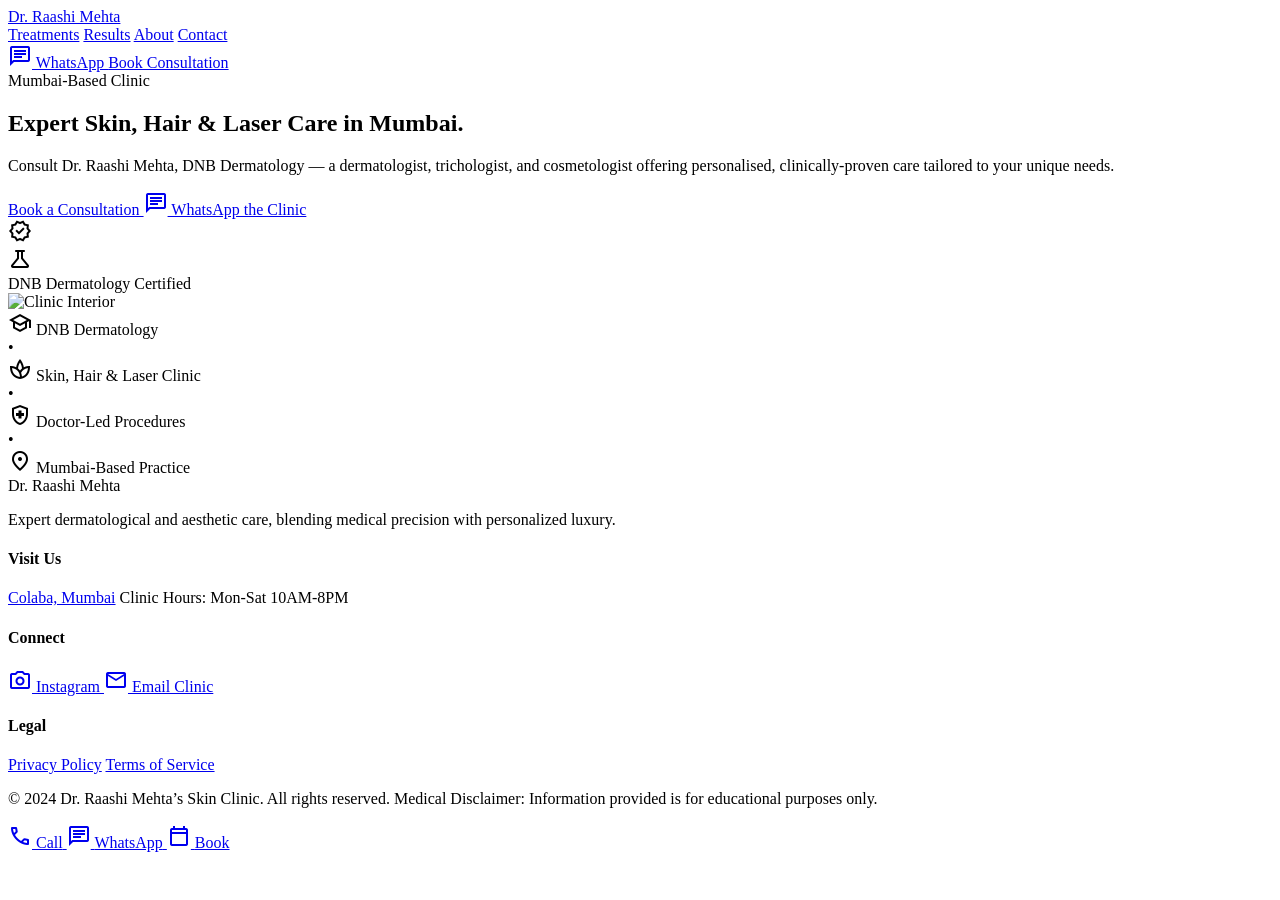
==== index.html @ 493acf0f "Add Dr. Raashi Mehta clinic website (home, about, before/after) Exported from Stitch design. About p" ====
<!DOCTYPE html><html class="light" lang="en"><head>
<meta charset="utf-8">
<meta content="width=device-width, initial-scale=1.0" name="viewport">
<title>Dr. Raashi Mehta’s Skin Clinic | Dermatology &amp; Aesthetics in Mumbai</title>
<!-- Tailwind CSS -->
<script src="https://cdn.tailwindcss.com?plugins=forms,container-queries"></script>
<!-- Material Symbols -->
<link href="https://fonts.googleapis.com/css2?family=Material+Symbols+Outlined:wght,FILL@100..700,0..1&amp;display=swap" rel="stylesheet">
<!-- Google Fonts -->
<link href="https://fonts.googleapis.com" rel="preconnect">
<link crossorigin="" href="https://fonts.gstatic.com" rel="preconnect">
<link href="https://fonts.googleapis.com/css2?family=Inter:wght@400;600&amp;family=Playfair+Display:ital,wght@0,600;0,700;1,600&amp;display=swap" rel="stylesheet">
<link href="https://fonts.googleapis.com/css2?family=Material+Symbols+Outlined:wght,FILL@100..700,0..1&amp;display=swap" rel="stylesheet">
<!-- Tailwind Config -->
<script id="tailwind-config">
        tailwind.config = {
            darkMode: "class",
            theme: {
                extend: {
                    "colors": {
                        "primary-fixed": "#ffdad9",
                        "secondary-container": "#f6d9d9",
                        "tertiary": "#8f4a4b",
                        "background": "#fef8f6",
                        "on-secondary-container": "#735d5e",
                        "on-secondary-fixed-variant": "#564242",
                        "surface-variant": "#e7e1df",
                        "on-primary-fixed-variant": "#703536",
                        "surface-container-low": "#f8f2f0",
                        "error-container": "#ffdad6",
                        "on-surface-variant": "#534343",
                        "on-background": "#1d1b1a",
                        "tertiary-container": "#dc8a8a",
                        "outline": "#857372",
                        "secondary-fixed-dim": "#dcc0c0",
                        "outline-variant": "#d8c1c1",
                        "on-primary-container": "#5d2628",
                        "surface-container-highest": "#e7e1df",
                        "surface-dim": "#ded9d7",
                        "on-primary": "#ffffff",
                        "primary-fixed-dim": "#ffb3b2",
                        "on-error-container": "#93000a",
                        "inverse-on-surface": "#f5efed",
                        "inverse-primary": "#ffb3b2",
                        "surface-container": "#f2edeb",
                        "surface": "#fef8f6",
                        "tertiary-fixed-dim": "#ffb3b2",
                        "on-primary-fixed": "#390a0e",
                        "on-secondary-fixed": "#271718",
                        "on-surface": "#1d1b1a",
                        "on-tertiary-fixed": "#3a090d",
                        "surface-bright": "#fef8f6",
                        "on-tertiary-container": "#5e2426",
                        "tertiary-fixed": "#ffdad9",
                        "error": "#ba1a1a",
                        "on-secondary": "#ffffff",
                        "secondary": "#6f5959",
                        "surface-container-lowest": "#ffffff",
                        "surface-tint": "#8c4c4d",
                        "secondary-fixed": "#f9dcdc",
                        "primary": "#8c4c4d",
                        "surface-container-high": "#ede7e5",
                        "on-tertiary-fixed-variant": "#723435",
                        "on-tertiary": "#ffffff",
                        "primary-container": "#d98c8c",
                        "inverse-surface": "#32302f",
                        "on-error": "#ffffff"
                    },
                    "borderRadius": {
                        "DEFAULT": "0.25rem",
                        "lg": "0.5rem",
                        "xl": "0.75rem",
                        "full": "9999px"
                    },
                    "spacing": {
                        "base": "8px",
                        "stack-lg": "48px",
                        "gutter": "24px",
                        "margin-mobile": "16px",
                        "stack-sm": "12px",
                        "container-max": "1200px",
                        "stack-md": "24px",
                        "margin-desktop": "40px"
                    },
                    "fontFamily": {
                        "label-md": ["Inter"],
                        "caption": ["Inter"],
                        "display-lg-mobile": ["Playfair Display"],
                        "body-lg": ["Inter"],
                        "display-lg": ["Playfair Display"],
                        "body-md": ["Inter"],
                        "headline-md": ["Playfair Display"],
                        "headline-sm": ["Playfair Display"]
                    },
                    "fontSize": {
                        "label-md": ["14px", { "lineHeight": "20px", "letterSpacing": "0.05em", "fontWeight": "600" }],
                        "caption": ["12px", { "lineHeight": "16px", "fontWeight": "400" }],
                        "display-lg-mobile": ["36px", { "lineHeight": "44px", "fontWeight": "700" }],
                        "body-lg": ["18px", { "lineHeight": "28px", "fontWeight": "400" }],
                        "display-lg": ["48px", { "lineHeight": "56px", "letterSpacing": "-0.02em", "fontWeight": "700" }],
                        "body-md": ["16px", { "lineHeight": "24px", "fontWeight": "400" }],
                        "headline-md": ["32px", { "lineHeight": "40px", "fontWeight": "600" }],
                        "headline-sm": ["24px", { "lineHeight": "32px", "fontWeight": "600" }]
                    }
                }
            }
        }
    </script>
<style>
        .material-symbols-outlined {
            font-variation-settings: 'FILL' 0, 'wght' 400, 'GRAD' 0, 'opsz' 24;
        }
        .material-symbols-fill {
            font-variation-settings: 'FILL' 1, 'wght' 400, 'GRAD' 0, 'opsz' 24;
        }
    </style>
</head>
<body class="bg-surface text-on-surface font-body-md antialiased overflow-x-hidden selection:bg-primary-container selection:text-on-primary-container">
<!-- TopNavBar -->
<header class="docked full-width top-0 sticky bg-surface/70 dark:bg-surface/70 backdrop-blur-md border-b border-outline-variant/30 shadow-sm z-[100]">
<div class="flex justify-between items-center px-gutter w-full max-w-container-max mx-auto h-20">
<!-- Brand -->
<a class="flex items-center gap-3 group" href="/">

<span class="font-headline-sm text-headline-sm font-semibold text-primary dark:text-primary-fixed-dim hidden sm:block">Dr. Raashi Mehta</span>
</a>
<!-- Navigation Links (Desktop) -->
<nav class="hidden md:flex items-center gap-6">
<a class="font-label-md text-label-md text-on-surface-variant hover:text-primary transition-colors hover:bg-primary-container/10 px-3 py-2 rounded-lg" href="#treatments">Treatments</a>
<a class="font-label-md text-label-md text-on-surface-variant hover:text-primary transition-colors hover:bg-primary-container/10 px-3 py-2 rounded-lg" href="#results">Results</a>
<a class="font-label-md text-label-md text-on-surface-variant hover:text-primary transition-colors hover:bg-primary-container/10 px-3 py-2 rounded-lg" href="#about">About</a>
<a class="font-label-md text-label-md text-on-surface-variant hover:text-primary transition-colors hover:bg-primary-container/10 px-3 py-2 rounded-lg" href="#contact">Contact</a>
</nav>
<!-- Actions -->
<div class="flex items-center gap-3">
<a class="hidden lg:flex items-center gap-2 font-label-md text-label-md text-primary bg-secondary-container/50 hover:bg-secondary-container px-4 py-2 rounded-full transition-all duration-200" href="https://wa.me/919773413536">
<span class="material-symbols-outlined">chat</span>
                    WhatsApp
                </a>
<a class="font-label-md text-label-md text-on-primary bg-primary hover:bg-primary/90 px-6 py-2.5 rounded-full transition-all duration-200 shadow-sm hover:shadow-md active:scale-95" href="#book">
                    Book Consultation
                </a>
</div>
</div>
</header>
<main>
<!-- Hero Section -->
<section class="relative pt-stack-lg pb-stack-lg md:pt-24 md:pb-32 px-margin-mobile md:px-margin-desktop overflow-hidden">
<!-- Decorative Background Elements -->
<div class="absolute top-[-10%] right-[-5%] w-[500px] h-[500px] bg-primary-fixed rounded-full blur-[100px] opacity-40 -z-10"></div>
<div class="absolute bottom-[-10%] left-[-10%] w-[400px] h-[400px] bg-secondary-container rounded-full blur-[80px] opacity-30 -z-10"></div>
<div class="max-w-container-max mx-auto grid grid-cols-1 lg:grid-cols-2 gap-gutter items-center">
<div class="max-w-2xl">
<span class="inline-block px-3 py-1 bg-surface-container-high text-on-surface-variant font-label-md text-caption rounded-full mb-6 border border-outline-variant/50">
                        Mumbai-Based Clinic
                    </span>
<h1 class="font-display-lg-mobile md:font-display-lg text-display-lg-mobile md:text-display-lg text-on-surface mb-6">
                        Expert Skin, Hair &amp; Laser Care in <span class="text-primary italic">Mumbai</span>.
                    </h1>
<p class="font-body-lg text-body-lg text-on-surface-variant mb-8 leading-relaxed">
                        Consult Dr. Raashi Mehta, DNB Dermatology — a dermatologist, trichologist, and cosmetologist offering personalised, clinically-proven care tailored to your unique needs.
                    </p>
<div class="flex flex-col sm:flex-row gap-4 mb-8">
<a class="inline-flex justify-center items-center gap-2 font-label-md text-label-md text-on-primary bg-primary hover:bg-primary/90 px-8 py-3.5 rounded-full transition-all duration-200 shadow-sm hover:shadow-md" href="#book">
                            Book a Consultation
                        </a>
<a class="inline-flex justify-center items-center gap-2 font-label-md text-label-md text-primary bg-surface-container hover:bg-surface-container-high border border-outline-variant/30 px-8 py-3.5 rounded-full transition-all duration-200" href="https://wa.me/919773413536">
<span class="material-symbols-outlined text-[20px]">chat</span>
                            WhatsApp the Clinic
                        </a>
</div>
<div class="flex items-center gap-4 text-on-surface-variant/80">
<div class="flex -space-x-2">
<div class="w-8 h-8 rounded-full bg-primary-container border-2 border-surface flex items-center justify-center"><span class="material-symbols-outlined text-[14px] text-on-primary-container">verified</span></div>
<div class="w-8 h-8 rounded-full bg-secondary-container border-2 border-surface flex items-center justify-center"><span class="material-symbols-outlined text-[14px] text-on-secondary-container">science</span></div>
</div>
<span class="font-caption text-caption">DNB Dermatology Certified</span>
</div>
</div>
<div class="relative mt-8 lg:mt-0 h-[400px] lg:h-[600px] rounded-2xl overflow-hidden shadow-[0_8px_30px_rgba(59,42,36,0.08)]">
<img alt="Clinic Interior" class="w-full h-full object-cover rounded-2xl transition-transform duration-700 hover:scale-105" data-alt="A sophisticated, high-end dermatology clinic interior with soft natural light filtering through sheer curtains. The room features a modern treatment chair in soft beige leather, subtle rose-gold medical equipment, and minimalist styling with pale wood accents and a single elegant vase with white orchids. The overall mood is calm, sterile yet luxurious, embodying a premium wellness experience in a modern light-mode aesthetic." src="https://lh3.googleusercontent.com/aida-public/[base64]">
</div>
</div>
</section>
<!-- Trust Strip -->
<section class="border-y border-outline-variant/30 bg-surface-container-low py-4 overflow-hidden">
<div class="max-w-container-max mx-auto px-margin-mobile md:px-margin-desktop">
<div class="flex flex-wrap justify-center items-center gap-x-8 gap-y-4 text-center">
<div class="flex items-center gap-2 text-on-surface-variant font-label-md text-caption uppercase tracking-wider">
<span class="material-symbols-outlined text-[18px] text-primary">school</span>
<span class="">DNB Dermatology</span>
</div>
<span class="hidden md:block text-outline-variant">•</span>
<div class="flex items-center gap-2 text-on-surface-variant font-label-md text-caption uppercase tracking-wider">
<span class="material-symbols-outlined text-[18px] text-primary">spa</span>
<span class="">Skin, Hair &amp; Laser Clinic</span>
</div>
<span class="hidden md:block text-outline-variant">•</span>
<div class="flex items-center gap-2 text-on-surface-variant font-label-md text-caption uppercase tracking-wider">
<span class="material-symbols-outlined text-[18px] text-primary">health_and_safety</span>
<span class="">Doctor-Led Procedures</span>
</div>
<span class="hidden md:block text-outline-variant">•</span>
<div class="flex items-center gap-2 text-on-surface-variant font-label-md text-caption uppercase tracking-wider">
<span class="material-symbols-outlined text-[18px] text-primary">location_on</span>
<span class="">Mumbai-Based Practice</span>
</div>
</div>
</div>
</section>
</main>
<!-- Footer -->
<footer class="w-full px-margin-desktop py-stack-lg max-w-container-max mx-auto grid grid-cols-1 md:grid-cols-4 gap-gutter bg-surface-container-low dark:bg-surface-dim">
<div class="md:col-span-1 flex flex-col gap-4">
<span class="font-headline-sm text-headline-sm text-primary font-semibold">Dr. Raashi Mehta</span>
<p class="font-caption text-caption text-on-surface-variant mt-2">
                Expert dermatological and aesthetic care, blending medical precision with personalized luxury.
            </p>
</div>
<div class="flex flex-col gap-3">
<h4 class="font-label-md text-label-md text-on-surface font-semibold mb-2">Visit Us</h4>
<a class="font-body-md text-caption text-on-surface-variant hover:text-primary transition-colors hover:underline decoration-primary-container" href="#">Colaba, Mumbai</a>
<span class="font-body-md text-caption text-on-surface-variant">Clinic Hours: Mon-Sat 10AM-8PM</span>
</div>
<div class="flex flex-col gap-3">
<h4 class="font-label-md text-label-md text-on-surface font-semibold mb-2">Connect</h4>
<a class="font-body-md text-caption text-on-surface-variant hover:text-primary transition-colors hover:underline decoration-primary-container flex items-center gap-2" href="#">
<span class="material-symbols-outlined text-[16px]">photo_camera</span> Instagram
            </a>
<a class="font-body-md text-caption text-on-surface-variant hover:text-primary transition-colors hover:underline decoration-primary-container flex items-center gap-2" href="#">
<span class="material-symbols-outlined text-[16px]">mail</span> Email Clinic
            </a>
</div>
<div class="flex flex-col gap-3">
<h4 class="font-label-md text-label-md text-on-surface font-semibold mb-2">Legal</h4>
<a class="font-body-md text-caption text-on-surface-variant hover:text-primary transition-colors hover:underline decoration-primary-container" href="#">Privacy Policy</a>
<a class="font-body-md text-caption text-on-surface-variant hover:text-primary transition-colors hover:underline decoration-primary-container" href="#">Terms of Service</a>
</div>
<div class="md:col-span-4 mt-8 pt-6 border-t border-outline-variant/30 flex flex-col md:flex-row justify-between items-center gap-4">
<p class="font-caption text-caption text-on-surface-variant text-center md:text-left">
                © 2024 Dr. Raashi Mehta’s Skin Clinic. All rights reserved. Medical Disclaimer: Information provided is for educational purposes only.
            </p>
</div>
</footer>
<!-- BottomNavBar (Mobile Only) -->
<nav class="fixed bottom-0 left-0 w-full z-50 flex justify-around items-center px-4 py-2 pb-safe bg-surface border-t border-outline-variant shadow-[0_-4px_20px_rgba(59,42,36,0.04)] md:hidden">
<a class="flex flex-col items-center justify-center text-on-secondary-container active:bg-secondary-container p-2 rounded-xl transition-colors" href="tel:+919773413536">
<span class="material-symbols-outlined mb-1">call</span>
<span class="font-label-md text-[10px] uppercase tracking-wide">Call</span>
</a>
<a class="flex flex-col items-center justify-center text-on-secondary-container active:bg-secondary-container p-2 rounded-xl transition-colors" href="https://wa.me/919773413536">
<span class="material-symbols-outlined mb-1">chat</span>
<span class="font-label-md text-[10px] uppercase tracking-wide">WhatsApp</span>
</a>
<a class="flex flex-col items-center justify-center bg-primary-container text-on-primary-container rounded-xl px-6 py-2 active:scale-95 transition-transform shadow-sm" href="#book">
<span class="material-symbols-outlined mb-1">calendar_today</span>
<span class="font-label-md text-[10px] uppercase tracking-wide font-bold">Book</span>
</a>
</nav>
<!-- Spacer for mobile nav -->
<div class="h-20 md:hidden w-full bg-transparent"></div>


</body></html>
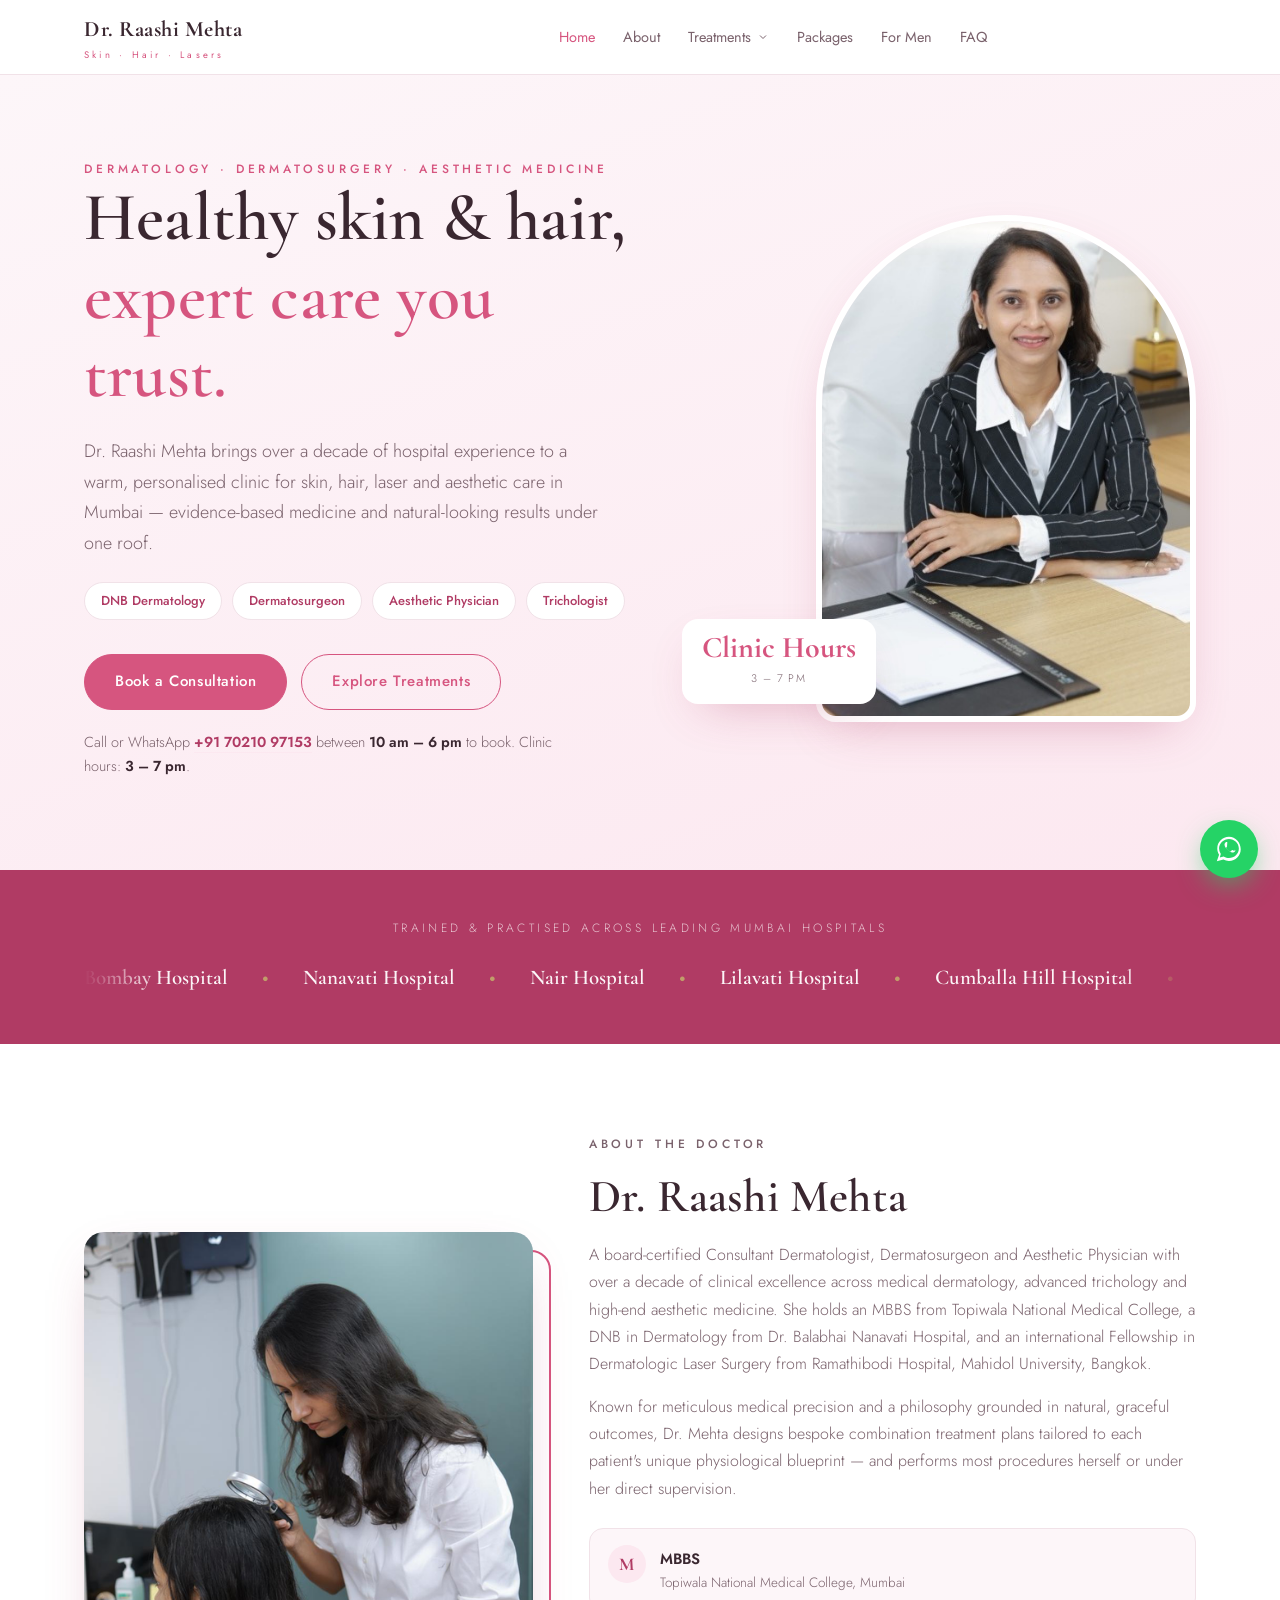
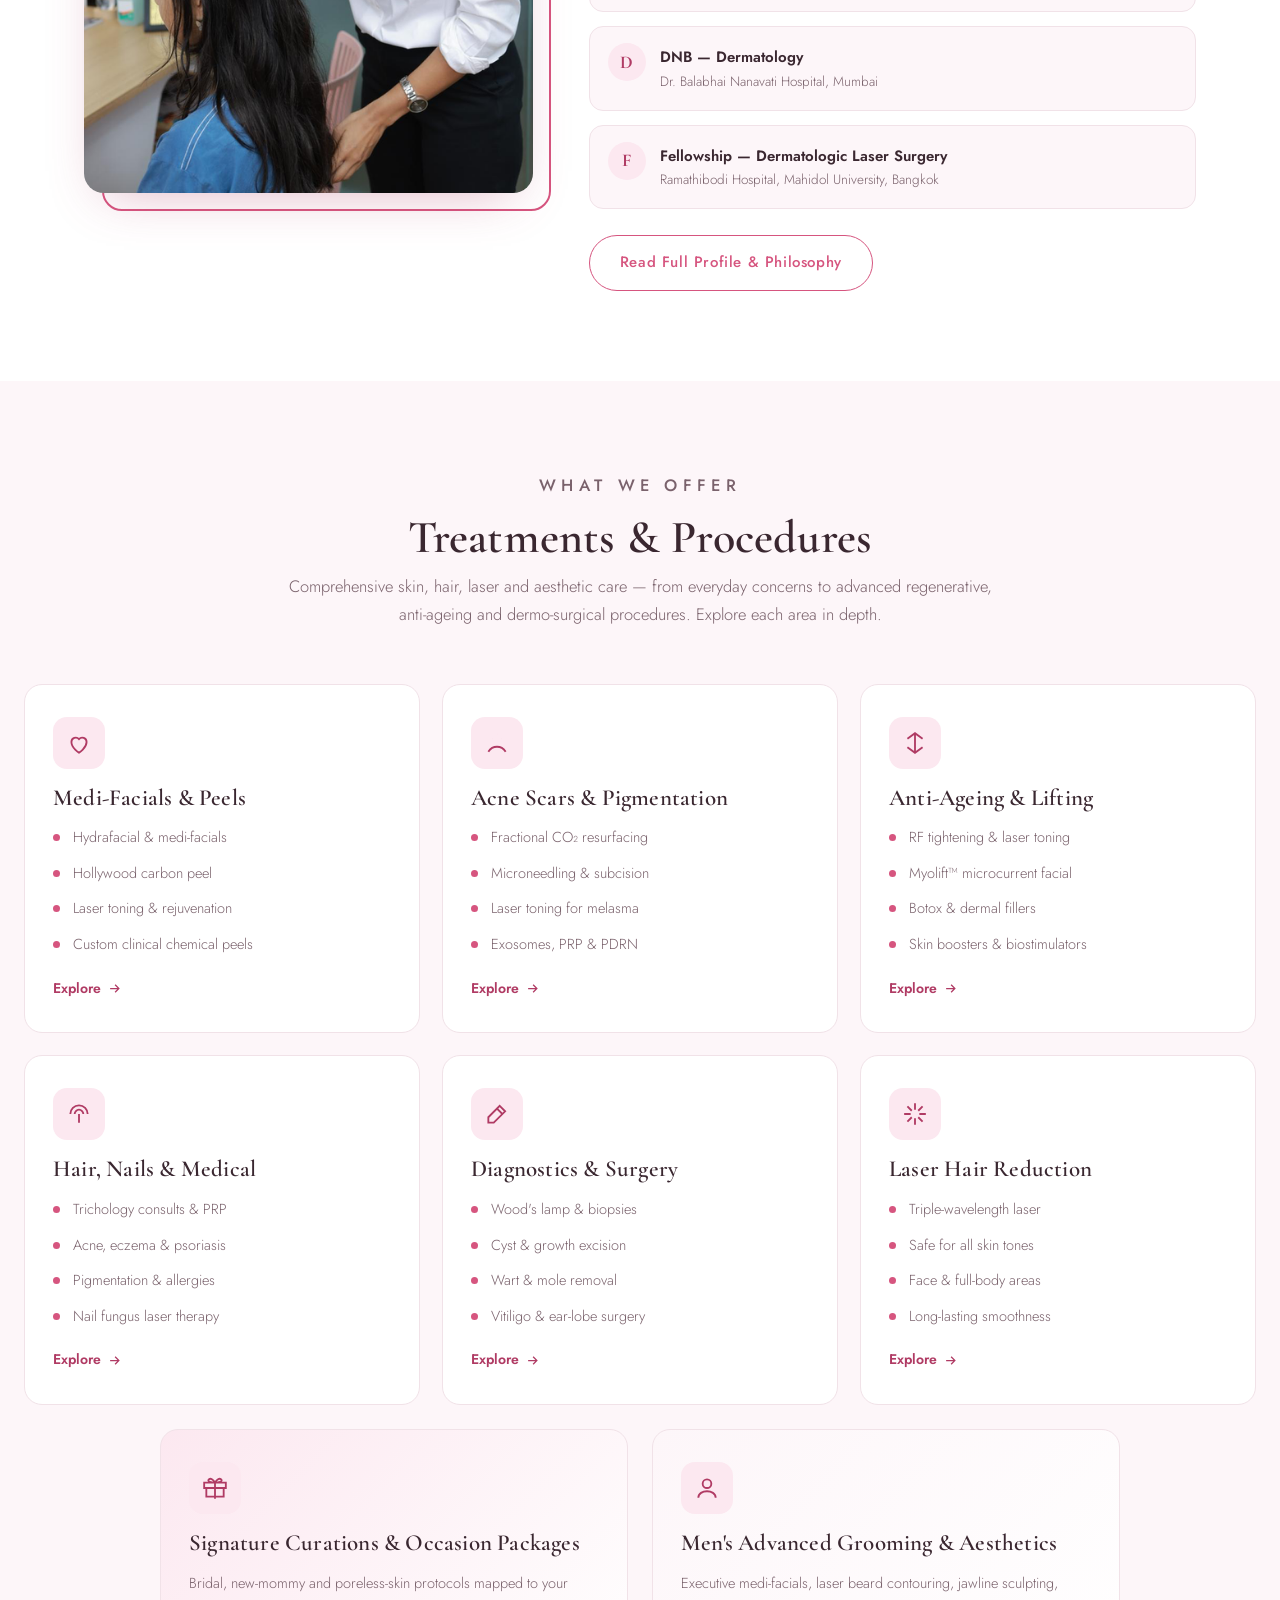
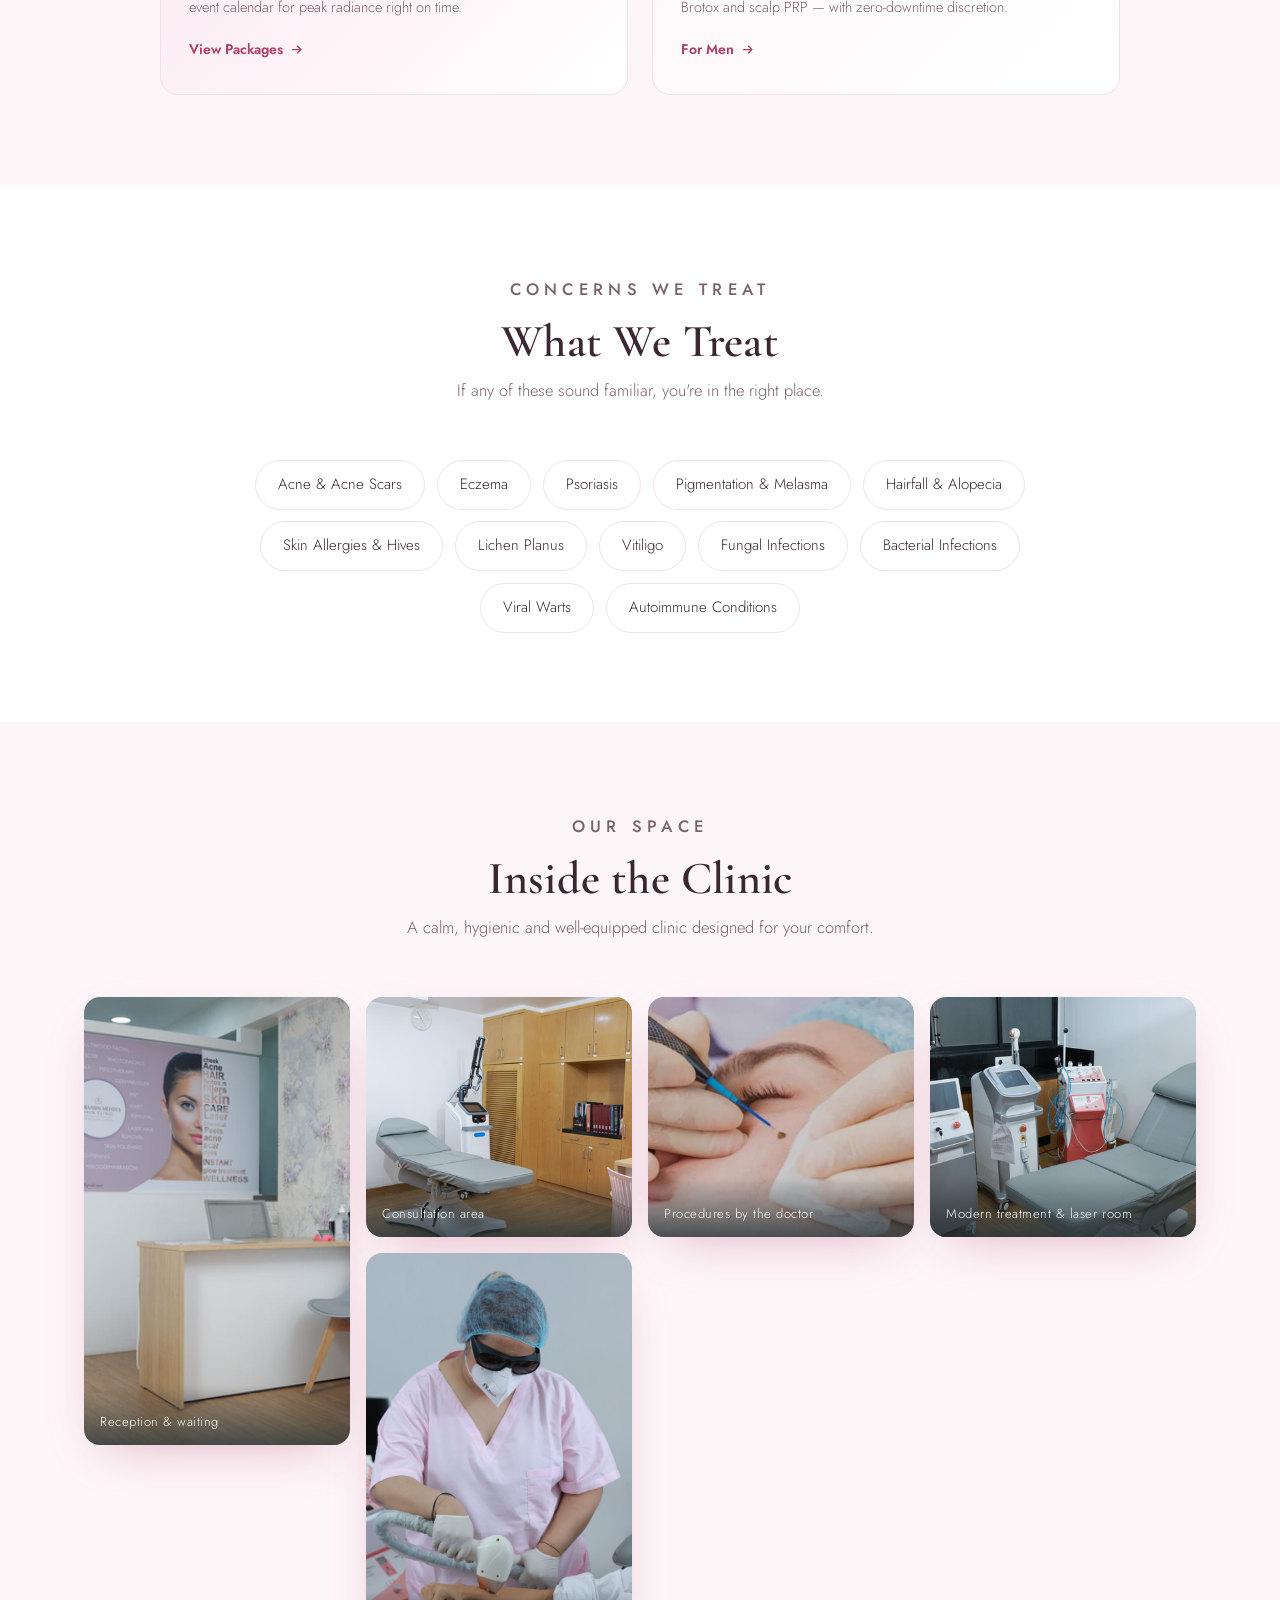
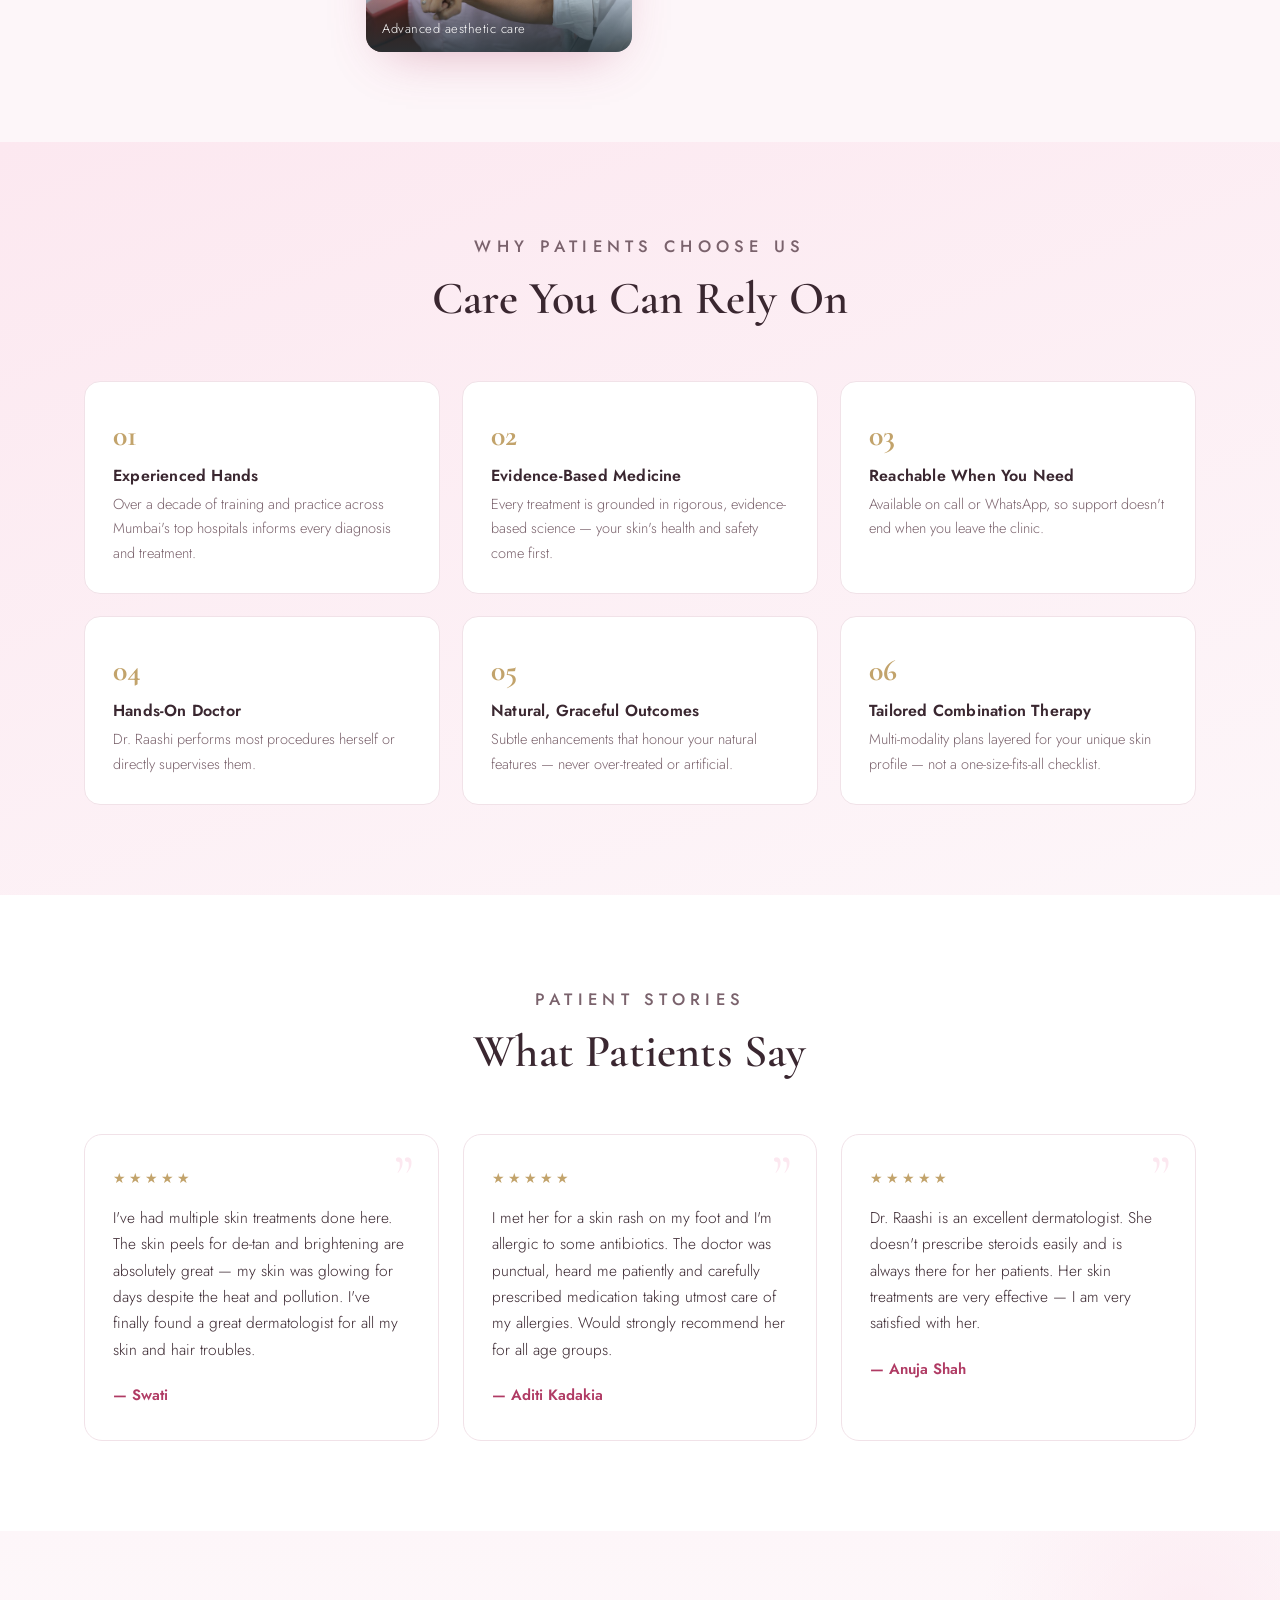
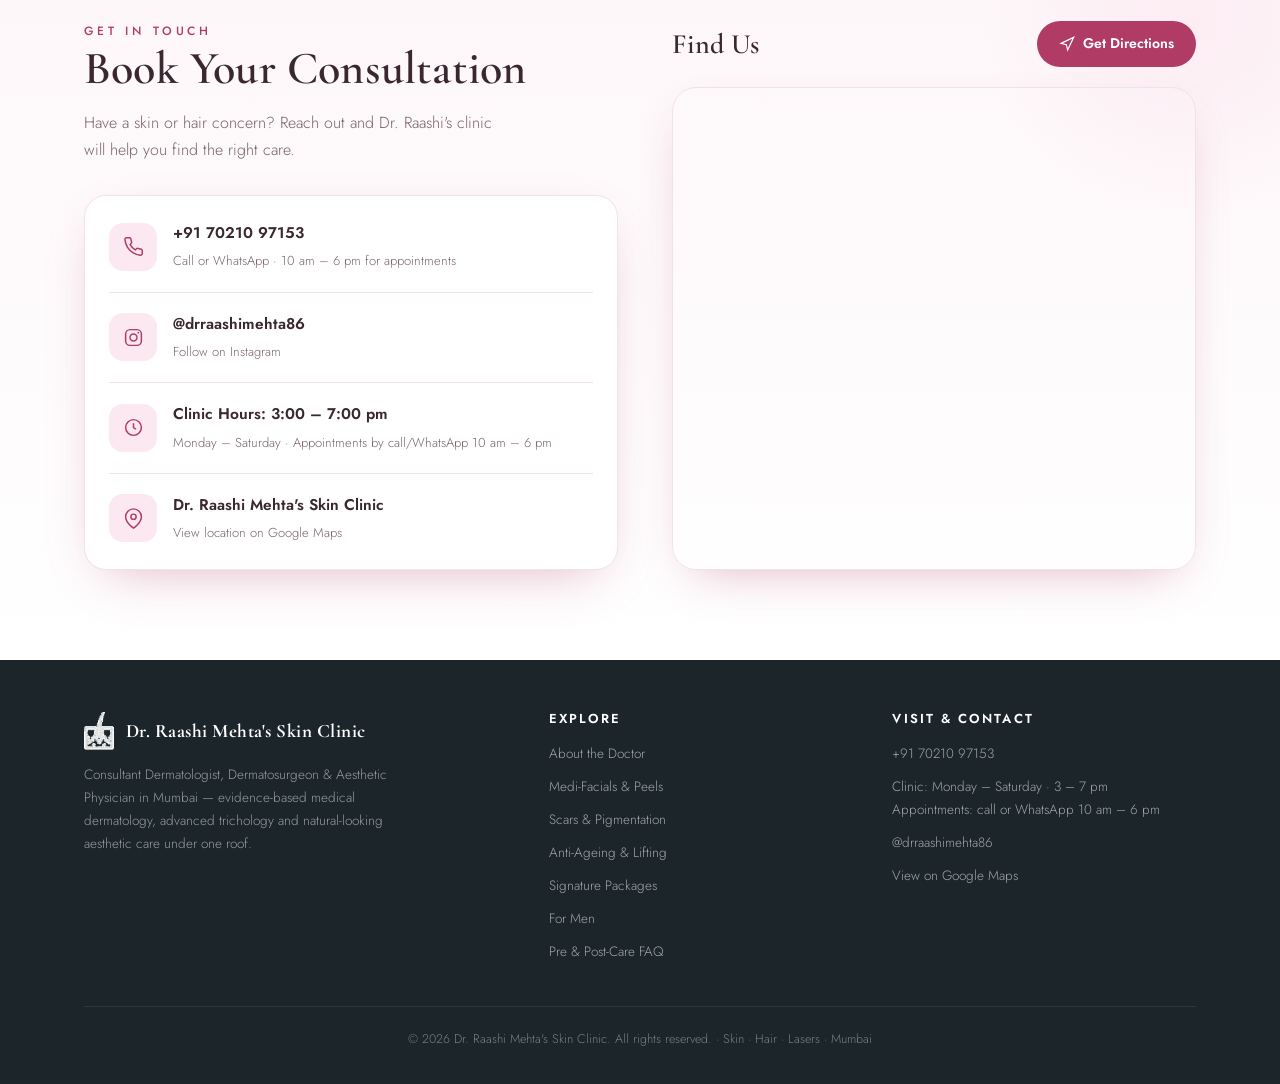
==== commit 89b7b98a: "Rebuild as multi-page site from clinic content Replace the single-page prototype with an 11-page sit" ====
--- a/index.html
+++ b/index.html
@@ -1,264 +1,413 @@
-<!DOCTYPE html><html class="light" lang="en"><head>
-<meta charset="utf-8">
-<meta content="width=device-width, initial-scale=1.0" name="viewport">
-<title>Dr. Raashi Mehta’s Skin Clinic | Dermatology &amp; Aesthetics in Mumbai</title>
-<!-- Tailwind CSS -->
-<script src="https://cdn.tailwindcss.com?plugins=forms,container-queries"></script>
-<!-- Material Symbols -->
-<link href="https://fonts.googleapis.com/css2?family=Material+Symbols+Outlined:wght,FILL@100..700,0..1&amp;display=swap" rel="stylesheet">
-<!-- Google Fonts -->
-<link href="https://fonts.googleapis.com" rel="preconnect">
-<link crossorigin="" href="https://fonts.gstatic.com" rel="preconnect">
-<link href="https://fonts.googleapis.com/css2?family=Inter:wght@400;600&amp;family=Playfair+Display:ital,wght@0,600;0,700;1,600&amp;display=swap" rel="stylesheet">
-<link href="https://fonts.googleapis.com/css2?family=Material+Symbols+Outlined:wght,FILL@100..700,0..1&amp;display=swap" rel="stylesheet">
-<!-- Tailwind Config -->
-<script id="tailwind-config">
-        tailwind.config = {
-            darkMode: "class",
-            theme: {
-                extend: {
-                    "colors": {
-                        "primary-fixed": "#ffdad9",
-                        "secondary-container": "#f6d9d9",
-                        "tertiary": "#8f4a4b",
-                        "background": "#fef8f6",
-                        "on-secondary-container": "#735d5e",
-                        "on-secondary-fixed-variant": "#564242",
-                        "surface-variant": "#e7e1df",
-                        "on-primary-fixed-variant": "#703536",
-                        "surface-container-low": "#f8f2f0",
-                        "error-container": "#ffdad6",
-                        "on-surface-variant": "#534343",
-                        "on-background": "#1d1b1a",
-                        "tertiary-container": "#dc8a8a",
-                        "outline": "#857372",
-                        "secondary-fixed-dim": "#dcc0c0",
-                        "outline-variant": "#d8c1c1",
-                        "on-primary-container": "#5d2628",
-                        "surface-container-highest": "#e7e1df",
-                        "surface-dim": "#ded9d7",
-                        "on-primary": "#ffffff",
-                        "primary-fixed-dim": "#ffb3b2",
-                        "on-error-container": "#93000a",
-                        "inverse-on-surface": "#f5efed",
-                        "inverse-primary": "#ffb3b2",
-                        "surface-container": "#f2edeb",
-                        "surface": "#fef8f6",
-                        "tertiary-fixed-dim": "#ffb3b2",
-                        "on-primary-fixed": "#390a0e",
-                        "on-secondary-fixed": "#271718",
-                        "on-surface": "#1d1b1a",
-                        "on-tertiary-fixed": "#3a090d",
-                        "surface-bright": "#fef8f6",
-                        "on-tertiary-container": "#5e2426",
-                        "tertiary-fixed": "#ffdad9",
-                        "error": "#ba1a1a",
-                        "on-secondary": "#ffffff",
-                        "secondary": "#6f5959",
-                        "surface-container-lowest": "#ffffff",
-                        "surface-tint": "#8c4c4d",
-                        "secondary-fixed": "#f9dcdc",
-                        "primary": "#8c4c4d",
-                        "surface-container-high": "#ede7e5",
-                        "on-tertiary-fixed-variant": "#723435",
-                        "on-tertiary": "#ffffff",
-                        "primary-container": "#d98c8c",
-                        "inverse-surface": "#32302f",
-                        "on-error": "#ffffff"
-                    },
-                    "borderRadius": {
-                        "DEFAULT": "0.25rem",
-                        "lg": "0.5rem",
-                        "xl": "0.75rem",
-                        "full": "9999px"
-                    },
-                    "spacing": {
-                        "base": "8px",
-                        "stack-lg": "48px",
-                        "gutter": "24px",
-                        "margin-mobile": "16px",
-                        "stack-sm": "12px",
-                        "container-max": "1200px",
-                        "stack-md": "24px",
-                        "margin-desktop": "40px"
-                    },
-                    "fontFamily": {
-                        "label-md": ["Inter"],
-                        "caption": ["Inter"],
-                        "display-lg-mobile": ["Playfair Display"],
-                        "body-lg": ["Inter"],
-                        "display-lg": ["Playfair Display"],
-                        "body-md": ["Inter"],
-                        "headline-md": ["Playfair Display"],
-                        "headline-sm": ["Playfair Display"]
-                    },
-                    "fontSize": {
-                        "label-md": ["14px", { "lineHeight": "20px", "letterSpacing": "0.05em", "fontWeight": "600" }],
-                        "caption": ["12px", { "lineHeight": "16px", "fontWeight": "400" }],
-                        "display-lg-mobile": ["36px", { "lineHeight": "44px", "fontWeight": "700" }],
-                        "body-lg": ["18px", { "lineHeight": "28px", "fontWeight": "400" }],
-                        "display-lg": ["48px", { "lineHeight": "56px", "letterSpacing": "-0.02em", "fontWeight": "700" }],
-                        "body-md": ["16px", { "lineHeight": "24px", "fontWeight": "400" }],
-                        "headline-md": ["32px", { "lineHeight": "40px", "fontWeight": "600" }],
-                        "headline-sm": ["24px", { "lineHeight": "32px", "fontWeight": "600" }]
-                    }
-                }
-            }
-        }
-    </script>
-<style>
-        .material-symbols-outlined {
-            font-variation-settings: 'FILL' 0, 'wght' 400, 'GRAD' 0, 'opsz' 24;
-        }
-        .material-symbols-fill {
-            font-variation-settings: 'FILL' 1, 'wght' 400, 'GRAD' 0, 'opsz' 24;
-        }
-    </style>
+<!DOCTYPE html>
+<html lang="en">
+<head>
+<meta charset="UTF-8">
+<meta name="viewport" content="width=device-width, initial-scale=1.0">
+<title>Dr. Raashi Mehta's Skin Clinic | Dermatologist, Dermatosurgeon & Aesthetic Physician — Mumbai</title>
+<meta name="description" content="Dr. Raashi Mehta (DNB Dermatology) — Consultant Dermatologist, Dermatosurgeon & Aesthetic Physician in Mumbai. Medical dermatology, trichology, lasers, anti-ageing and aesthetic care. Book a consultation.">
+<meta name="author" content="Dr. Raashi Mehta's Skin Clinic">
+<meta name="theme-color" content="#b03b64">
+<meta name="robots" content="index, follow">
+<link rel="canonical" href="https://drraashimehta.com/">
+<meta property="og:type" content="website">
+<meta property="og:site_name" content="Dr. Raashi Mehta's Skin Clinic">
+<meta property="og:title" content="Dr. Raashi Mehta's Skin Clinic | Dermatologist & Aesthetic Physician, Mumbai">
+<meta property="og:description" content="Evidence-based medical dermatology, advanced trichology, lasers and natural-looking aesthetic care under one roof in Mumbai.">
+<meta property="og:image" content="assets/doctor.png">
+<meta property="og:locale" content="en_IN">
+<meta name="twitter:card" content="summary_large_image">
+<meta name="twitter:title" content="Dr. Raashi Mehta's Skin Clinic | Dermatologist & Aesthetic Physician, Mumbai">
+<meta name="twitter:description" content="Skin, hair, laser and aesthetic care in Mumbai — medical and aesthetic dermatology under one roof.">
+<meta name="twitter:image" content="assets/doctor.png">
+<link rel="icon" href="assets/logo-icon.png">
+<link rel="preconnect" href="https://fonts.googleapis.com">
+<link rel="preconnect" href="https://fonts.gstatic.com" crossorigin>
+<link href="https://fonts.googleapis.com/css2?family=Cormorant+Garamond:wght@500;600;700&family=Jost:wght@300;400;500;600&display=swap" rel="stylesheet">
+<link rel="stylesheet" href="assets/site.css">
+<script type="application/ld+json">
+{
+  "@context": "https://schema.org",
+  "@type": ["MedicalClinic","Physician"],
+  "name": "Dr. Raashi Mehta's Skin Clinic",
+  "description": "Consultant Dermatologist, Dermatosurgeon & Aesthetic Physician in Mumbai offering medical dermatology, trichology, laser and aesthetic treatments.",
+  "medicalSpecialty": "Dermatology",
+  "image": "https://drraashimehta.com/assets/doctor.png",
+  "url": "https://drraashimehta.com/",
+  "telephone": "+91-70210-97153",
+  "priceRange": "$$",
+  "address": {"@type": "PostalAddress","addressLocality": "Mumbai","addressRegion": "Maharashtra","addressCountry": "IN"},
+  "openingHours": "Mo-Sa 15:00-19:00",
+  "sameAs": ["https://instagram.com/drraashimehta86"]
+}
+</script>
 </head>
-<body class="bg-surface text-on-surface font-body-md antialiased overflow-x-hidden selection:bg-primary-container selection:text-on-primary-container">
-<!-- TopNavBar -->
-<header class="docked full-width top-0 sticky bg-surface/70 dark:bg-surface/70 backdrop-blur-md border-b border-outline-variant/30 shadow-sm z-[100]">
-<div class="flex justify-between items-center px-gutter w-full max-w-container-max mx-auto h-20">
-<!-- Brand -->
-<a class="flex items-center gap-3 group" href="/">
-
-<span class="font-headline-sm text-headline-sm font-semibold text-primary dark:text-primary-fixed-dim hidden sm:block">Dr. Raashi Mehta</span>
+<body>
+<a class="skip-link" href="#top">Skip to content</a>
+
+<header>
+  <div class="wrap">
+    <nav>
+      <a class="brand" href="index.html">
+        <span>Dr. Raashi Mehta<small>Skin · Hair · Lasers</small></span>
+      </a>
+      <div class="navlinks" id="nav">
+        <a href="index.html" class="active">Home</a>
+        <a href="about.html">About</a>
+        <div class="dropdown">
+          <button aria-haspopup="true" aria-expanded="false">Treatments
+            <svg viewBox="0 0 24 24"><path d="M6 9l6 6 6-6"/></svg>
+          </button>
+          <div class="dropdown-menu">
+            <a href="facials-peels.html">Medi-Facials &amp; Peels<small>Hydrafacials, carbon peels, laser toning</small></a>
+            <a href="scars-pigmentation.html">Acne Scars &amp; Pigmentation<small>Resurfacing, subcision, melanin control</small></a>
+            <a href="anti-ageing.html">Anti-Ageing &amp; Lifting<small>RF, microcurrent, injectables</small></a>
+            <a href="hair-medical.html">Hair, Nails &amp; Medical<small>Trichology, PRP, medical dermatology</small></a>
+            <a href="diagnostics-surgery.html">Diagnostics &amp; Surgery<small>Biopsies &amp; dermo-surgical care</small></a>
+            <a href="laser-hair.html">Laser Hair Reduction<small>Triple-wavelength, all skin types</small></a>
+          </div>
+        </div>
+        <a href="packages.html">Packages</a>
+        <a href="mens.html">For Men</a>
+        <a href="faq.html">FAQ</a>
+        <a class="btn" href="#contact">Book a Consultation</a>
+      </div>
+      <button class="menu-btn" id="menuBtn" aria-label="Menu" aria-expanded="false" aria-controls="nav">☰</button>
+    </nav>
+  </div>
+</header>
+
+<!-- HERO -->
+<section class="hero" id="top" style="padding:0">
+  <div class="wrap">
+    <div class="hero-grid">
+      <div class="reveal in">
+        <p class="eyebrow">Dermatology · Dermatosurgery · Aesthetic Medicine</p>
+        <h1>Healthy skin &amp; hair,<em>expert care you trust.</em></h1>
+        <p class="lead">Dr. Raashi Mehta brings over a decade of hospital experience to a warm, personalised clinic for skin, hair, laser and aesthetic care in Mumbai — evidence-based medicine and natural-looking results under one roof.</p>
+        <div class="creds">
+          <span>DNB Dermatology</span>
+          <span>Dermatosurgeon</span>
+          <span>Aesthetic Physician</span>
+          <span>Trichologist</span>
+        </div>
+        <div class="hero-actions">
+          <a class="btn" href="#contact">Book a Consultation</a>
+          <a class="btn btn-ghost" href="#services">Explore Treatments</a>
+        </div>
+        <p class="booking-note">Call or WhatsApp <a href="tel:+917021097153">+91 70210 97153</a> between <b>10 am – 6 pm</b> to book. Clinic hours: <b>3 – 7 pm</b>.</p>
+      </div>
+      <div class="hero-photo reveal in">
+        <div class="frame"><img src="assets/doctor.png" alt="Dr. Raashi Mehta, Consultant Dermatologist" fetchpriority="high" decoding="async"></div>
+        <div class="badge"><b>Clinic Hours</b><small>3 – 7 pm</small></div>
+      </div>
+    </div>
+  </div>
+</section>
+
+<!-- HOSPITALS -->
+<div class="hospitals">
+  <div class="wrap">
+    <p class="intro">Trained &amp; practised across leading Mumbai hospitals</p>
+    <div class="marquee">
+      <div class="marquee-track">
+        <span>Bombay Hospital</span>
+        <span>Nanavati Hospital</span>
+        <span>Nair Hospital</span>
+        <span>Lilavati Hospital</span>
+        <span>Cumballa Hill Hospital</span>
+        <span>Masina Hospital</span>
+        <span aria-hidden="true">Bombay Hospital</span>
+        <span aria-hidden="true">Nanavati Hospital</span>
+        <span aria-hidden="true">Nair Hospital</span>
+        <span aria-hidden="true">Lilavati Hospital</span>
+        <span aria-hidden="true">Cumballa Hill Hospital</span>
+        <span aria-hidden="true">Masina Hospital</span>
+      </div>
+    </div>
+  </div>
+</div>
+
+<!-- ABOUT teaser -->
+<section id="about">
+  <div class="wrap about">
+    <div class="about-grid">
+      <div class="about-img reveal">
+        <img src="assets/consult.png" alt="Dr. Raashi Mehta consulting a patient" loading="lazy" decoding="async">
+        <div class="accent"></div>
+      </div>
+      <div class="reveal">
+        <p class="eyebrow">About the Doctor</p>
+        <h2>Dr. Raashi Mehta</h2>
+        <p>A board-certified Consultant Dermatologist, Dermatosurgeon and Aesthetic Physician with over a decade of clinical excellence across medical dermatology, advanced trichology and high-end aesthetic medicine. She holds an MBBS from Topiwala National Medical College, a DNB in Dermatology from Dr. Balabhai Nanavati Hospital, and an international Fellowship in Dermatologic Laser Surgery from Ramathibodi Hospital, Mahidol University, Bangkok.</p>
+        <p>Known for meticulous medical precision and a philosophy grounded in natural, graceful outcomes, Dr. Mehta designs bespoke combination treatment plans tailored to each patient's unique physiological blueprint — and performs most procedures herself or under her direct supervision.</p>
+        <div class="edu">
+          <div class="edu-item"><div class="dot">M</div><div><b>MBBS</b><small>Topiwala National Medical College, Mumbai</small></div></div>
+          <div class="edu-item"><div class="dot">D</div><div><b>DNB — Dermatology</b><small>Dr. Balabhai Nanavati Hospital, Mumbai</small></div></div>
+          <div class="edu-item"><div class="dot">F</div><div><b>Fellowship — Dermatologic Laser Surgery</b><small>Ramathibodi Hospital, Mahidol University, Bangkok</small></div></div>
+        </div>
+        <div style="margin-top:26px"><a class="btn btn-ghost" href="about.html">Read Full Profile &amp; Philosophy</a></div>
+      </div>
+    </div>
+  </div>
+</section>
+
+<!-- SERVICES overview -->
+<section id="services" class="bg-soft">
+  <div class="wrap">
+    <div class="sec-head reveal">
+      <p class="eyebrow">What We Offer</p>
+      <h2>Treatments &amp; Procedures</h2>
+      <p>Comprehensive skin, hair, laser and aesthetic care — from everyday concerns to advanced regenerative, anti-ageing and dermo-surgical procedures. Explore each area in depth.</p>
+    </div>
+    <div class="cards">
+      <a class="card reveal" href="facials-peels.html">
+        <div class="ico"><svg viewBox="0 0 24 24"><path d="M12 21s-7-4.6-7-10a4 4 0 0 1 7-2.6A4 4 0 0 1 19 11c0 5.4-7 10-7 10z"/></svg></div>
+        <h3>Medi-Facials &amp; Peels</h3>
+        <ul>
+          <li>Hydrafacial &amp; medi-facials</li>
+          <li>Hollywood carbon peel</li>
+          <li>Laser toning &amp; rejuvenation</li>
+          <li>Custom clinical chemical peels</li>
+        </ul>
+        <span class="card-link">Explore <svg viewBox="0 0 24 24"><path d="M5 12h14M13 6l6 6-6 6"/></svg></span>
+      </a>
+      <a class="card reveal" href="scars-pigmentation.html">
+        <div class="ico"><svg viewBox="0 0 24 24"><path d="M4 20c4-6 12-6 16 0M8 8h.01M16 8h.01M12 4h.01"/></svg></div>
+        <h3>Acne Scars &amp; Pigmentation</h3>
+        <ul>
+          <li>Fractional CO₂ resurfacing</li>
+          <li>Microneedling &amp; subcision</li>
+          <li>Laser toning for melasma</li>
+          <li>Exosomes, PRP &amp; PDRN</li>
+        </ul>
+        <span class="card-link">Explore <svg viewBox="0 0 24 24"><path d="M5 12h14M13 6l6 6-6 6"/></svg></span>
+      </a>
+      <a class="card reveal" href="anti-ageing.html">
+        <div class="ico"><svg viewBox="0 0 24 24"><path d="M12 3v18M5 8l7-5 7 5M5 16l7 5 7-5"/></svg></div>
+        <h3>Anti-Ageing &amp; Lifting</h3>
+        <ul>
+          <li>RF tightening &amp; laser toning</li>
+          <li>Myolift™ microcurrent facial</li>
+          <li>Botox &amp; dermal fillers</li>
+          <li>Skin boosters &amp; biostimulators</li>
+        </ul>
+        <span class="card-link">Explore <svg viewBox="0 0 24 24"><path d="M5 12h14M13 6l6 6-6 6"/></svg></span>
+      </a>
+      <a class="card reveal" href="hair-medical.html">
+        <div class="ico"><svg viewBox="0 0 24 24"><path d="M4 12a8 8 0 0 1 16 0"/><path d="M8 12c0-2 1.8-4 4-4s4 2 4 4"/><path d="M12 12v8"/></svg></div>
+        <h3>Hair, Nails &amp; Medical</h3>
+        <ul>
+          <li>Trichology consults &amp; PRP</li>
+          <li>Acne, eczema &amp; psoriasis</li>
+          <li>Pigmentation &amp; allergies</li>
+          <li>Nail fungus laser therapy</li>
+        </ul>
+        <span class="card-link">Explore <svg viewBox="0 0 24 24"><path d="M5 12h14M13 6l6 6-6 6"/></svg></span>
+      </a>
+      <a class="card reveal" href="diagnostics-surgery.html">
+        <div class="ico"><svg viewBox="0 0 24 24"><path d="M14.5 4.5l5 5L9 20H4v-5z"/><path d="M12 7l5 5"/></svg></div>
+        <h3>Diagnostics &amp; Surgery</h3>
+        <ul>
+          <li>Wood's lamp &amp; biopsies</li>
+          <li>Cyst &amp; growth excision</li>
+          <li>Wart &amp; mole removal</li>
+          <li>Vitiligo &amp; ear-lobe surgery</li>
+        </ul>
+        <span class="card-link">Explore <svg viewBox="0 0 24 24"><path d="M5 12h14M13 6l6 6-6 6"/></svg></span>
+      </a>
+      <a class="card reveal" href="laser-hair.html">
+        <div class="ico"><svg viewBox="0 0 24 24"><path d="M12 2v6M12 16v6M2 12h6M16 12h6M5 5l4 4M15 15l4 4M19 5l-4 4M9 15l-4 4"/></svg></div>
+        <h3>Laser Hair Reduction</h3>
+        <ul>
+          <li>Triple-wavelength laser</li>
+          <li>Safe for all skin tones</li>
+          <li>Face &amp; full-body areas</li>
+          <li>Long-lasting smoothness</li>
+        </ul>
+        <span class="card-link">Explore <svg viewBox="0 0 24 24"><path d="M5 12h14M13 6l6 6-6 6"/></svg></span>
+      </a>
+    </div>
+    <div class="split" style="margin-top:24px">
+      <a class="card reveal" href="packages.html" style="background:linear-gradient(135deg,var(--teal-soft),#fff)">
+        <div class="ico"><svg viewBox="0 0 24 24"><path d="M20 12v8H4v-8M2 7h20v5H2zM12 22V7M12 7S9 2 6.5 4 9 7 12 7zM12 7s3-5 5.5-3S15 7 12 7z"/></svg></div>
+        <h3>Signature Curations &amp; Occasion Packages</h3>
+        <p style="color:var(--muted);font-size:14.5px;margin-bottom:18px">Bridal, new-mommy and poreless-skin protocols mapped to your event calendar for peak radiance right on time.</p>
+        <span class="card-link">View Packages <svg viewBox="0 0 24 24"><path d="M5 12h14M13 6l6 6-6 6"/></svg></span>
+      </a>
+      <a class="card reveal" href="mens.html" style="background:linear-gradient(135deg,var(--cream),#fff)">
+        <div class="ico"><svg viewBox="0 0 24 24"><circle cx="12" cy="8" r="4"/><path d="M4 21c0-4 4-6 8-6s8 2 8 6"/></svg></div>
+        <h3>Men's Advanced Grooming &amp; Aesthetics</h3>
+        <p style="color:var(--muted);font-size:14.5px;margin-bottom:18px">Executive medi-facials, laser beard contouring, jawline sculpting, Brotox and scalp PRP — with zero-downtime discretion.</p>
+        <span class="card-link">For Men <svg viewBox="0 0 24 24"><path d="M5 12h14M13 6l6 6-6 6"/></svg></span>
+      </a>
+    </div>
+  </div>
+</section>
+
+<!-- CONDITIONS -->
+<section id="conditions">
+  <div class="wrap">
+    <div class="sec-head reveal">
+      <p class="eyebrow">Concerns We Treat</p>
+      <h2>What We Treat</h2>
+      <p>If any of these sound familiar, you're in the right place.</p>
+    </div>
+    <div class="cond reveal">
+      <span>Acne &amp; Acne Scars</span><span>Eczema</span><span>Psoriasis</span><span>Pigmentation &amp; Melasma</span>
+      <span>Hairfall &amp; Alopecia</span><span>Skin Allergies &amp; Hives</span><span>Lichen Planus</span>
+      <span>Vitiligo</span><span>Fungal Infections</span><span>Bacterial Infections</span>
+      <span>Viral Warts</span><span>Autoimmune Conditions</span>
+    </div>
+  </div>
+</section>
+
+<!-- GALLERY -->
+<section id="gallery" class="bg-soft">
+  <div class="wrap">
+    <div class="sec-head reveal">
+      <p class="eyebrow">Our Space</p>
+      <h2>Inside the Clinic</h2>
+      <p>A calm, hygienic and well-equipped clinic designed for your comfort.</p>
+    </div>
+    <div class="gallery reveal">
+      <figure class="tall"><img src="assets/clinic3.png" alt="Reception and waiting area" loading="lazy" decoding="async"><figcaption>Reception &amp; waiting</figcaption></figure>
+      <figure><img src="assets/clinic1.png" alt="Consultation area" loading="lazy" decoding="async"><figcaption>Consultation area</figcaption></figure>
+      <figure><img src="assets/procedure1.png" alt="Procedure in progress" loading="lazy" decoding="async"><figcaption>Procedures by the doctor</figcaption></figure>
+      <figure><img src="assets/clinic2.png" alt="Modern treatment and laser room" loading="lazy" decoding="async"><figcaption>Modern treatment &amp; laser room</figcaption></figure>
+      <figure class="tall"><img src="assets/procedure2.png" alt="Aesthetic procedure" loading="lazy" decoding="async"><figcaption>Advanced aesthetic care</figcaption></figure>
+    </div>
+  </div>
+</section>
+
+<!-- WHY -->
+<section id="why" class="why">
+  <div class="wrap">
+    <div class="sec-head reveal">
+      <p class="eyebrow">Why Patients Choose Us</p>
+      <h2>Care You Can Rely On</h2>
+    </div>
+    <div class="usp">
+      <div class="item reveal"><div class="n">01</div><h4>Experienced Hands</h4><p>Over a decade of training and practice across Mumbai's top hospitals informs every diagnosis and treatment.</p></div>
+      <div class="item reveal"><div class="n">02</div><h4>Evidence-Based Medicine</h4><p>Every treatment is grounded in rigorous, evidence-based science — your skin's health and safety come first.</p></div>
+      <div class="item reveal"><div class="n">03</div><h4>Reachable When You Need</h4><p>Available on call or WhatsApp, so support doesn't end when you leave the clinic.</p></div>
+      <div class="item reveal"><div class="n">04</div><h4>Hands-On Doctor</h4><p>Dr. Raashi performs most procedures herself or directly supervises them.</p></div>
+      <div class="item reveal"><div class="n">05</div><h4>Natural, Graceful Outcomes</h4><p>Subtle enhancements that honour your natural features — never over-treated or artificial.</p></div>
+      <div class="item reveal"><div class="n">06</div><h4>Tailored Combination Therapy</h4><p>Multi-modality plans layered for your unique skin profile — not a one-size-fits-all checklist.</p></div>
+    </div>
+  </div>
+</section>
+
+<!-- REVIEWS -->
+<section id="reviews">
+  <div class="wrap">
+    <div class="sec-head reveal">
+      <p class="eyebrow">Patient Stories</p>
+      <h2>What Patients Say</h2>
+    </div>
+    <div class="quotes">
+      <div class="quote reveal">
+        <div class="mark">&rdquo;</div>
+        <div class="stars">★★★★★</div>
+        <p>I've had multiple skin treatments done here. The skin peels for de-tan and brightening are absolutely great — my skin was glowing for days despite the heat and pollution. I've finally found a great dermatologist for all my skin and hair troubles.</p>
+        <div class="who">— Swati</div>
+      </div>
+      <div class="quote reveal">
+        <div class="mark">&rdquo;</div>
+        <div class="stars">★★★★★</div>
+        <p>I met her for a skin rash on my foot and I'm allergic to some antibiotics. The doctor was punctual, heard me patiently and carefully prescribed medication taking utmost care of my allergies. Would strongly recommend her for all age groups.</p>
+        <div class="who">— Aditi Kadakia</div>
+      </div>
+      <div class="quote reveal">
+        <div class="mark">&rdquo;</div>
+        <div class="stars">★★★★★</div>
+        <p>Dr. Raashi is an excellent dermatologist. She doesn't prescribe steroids easily and is always there for her patients. Her skin treatments are very effective — I am very satisfied with her.</p>
+        <div class="who">— Anuja Shah</div>
+      </div>
+    </div>
+  </div>
+</section>
+
+<!-- CONTACT -->
+<section id="contact" class="contact">
+  <div class="wrap">
+    <div class="contact-grid">
+      <div class="reveal">
+        <p class="eyebrow" style="color:var(--teal-dark)">Get In Touch</p>
+        <h2>Book Your Consultation</h2>
+        <p class="sub">Have a skin or hair concern? Reach out and Dr. Raashi's clinic will help you find the right care.</p>
+        <div class="cinfo">
+          <a href="tel:+917021097153">
+            <span class="ic"><svg viewBox="0 0 24 24"><path d="M22 16.9v3a2 2 0 0 1-2.2 2 19.8 19.8 0 0 1-8.6-3 19.5 19.5 0 0 1-6-6 19.8 19.8 0 0 1-3-8.7A2 2 0 0 1 4.1 2h3a2 2 0 0 1 2 1.7c.1 1 .4 1.9.7 2.8a2 2 0 0 1-.5 2.1L8.1 9.9a16 16 0 0 0 6 6l1.3-1.3a2 2 0 0 1 2.1-.4c.9.3 1.8.6 2.8.7a2 2 0 0 1 1.7 2z"/></svg></span>
+            <span><b>+91 70210 97153</b><small>Call or WhatsApp · 10 am – 6 pm for appointments</small></span>
+          </a>
+          <a href="https://instagram.com/drraashimehta86" target="_blank" rel="noopener">
+            <span class="ic"><svg viewBox="0 0 24 24"><rect x="3" y="3" width="18" height="18" rx="5"/><circle cx="12" cy="12" r="4"/><circle cx="17.5" cy="6.5" r="1" fill="var(--teal-dark)" stroke="none"/></svg></span>
+            <span><b>@drraashimehta86</b><small>Follow on Instagram</small></span>
+          </a>
+          <div>
+            <span class="ic"><svg viewBox="0 0 24 24"><circle cx="12" cy="12" r="9"/><path d="M12 7v5l3 2"/></svg></span>
+            <span><b>Clinic Hours: 3:00 – 7:00 pm</b><small>Monday – Saturday · Appointments by call/WhatsApp 10 am – 6 pm</small></span>
+          </div>
+          <a href="https://share.google/6kDrmnB6BB6KFeHao" target="_blank" rel="noopener">
+            <span class="ic"><svg viewBox="0 0 24 24"><path d="M21 10c0 7-9 13-9 13s-9-6-9-13a9 9 0 0 1 18 0z"/><circle cx="12" cy="10" r="3"/></svg></span>
+            <span><b>Dr. Raashi Mehta's Skin Clinic</b><small>View location on Google Maps</small></span>
+          </a>
+        </div>
+      </div>
+      <div class="map-wrap reveal">
+        <div class="map-head">
+          <h3>Find Us</h3>
+          <a class="directions" href="https://share.google/6kDrmnB6BB6KFeHao" target="_blank" rel="noopener">
+            <svg viewBox="0 0 24 24"><path d="M3 11l19-9-9 19-2-8-8-2z"/></svg>
+            Get Directions
+          </a>
+        </div>
+        <div class="map-frame">
+          <iframe
+            src="https://www.google.com/maps/embed?pb=!1m18!1m12!1m3!1d15092.250270134498!2d72.79076858715817!3d18.972844000000002!2m3!1f0!2f0!3f0!3m2!1i1024!2i768!4f13.1!3m3!1m2!1s0x3be7d1da3b212143%3A0x566b6792ea34be3b!2sDr%20Raashi%20Mehta&#39;s%20Skin%20Clinic!5e0!3m2!1sen!2sin!4v1782479685367!5m2!1sen!2sin"
+            title="Map to Dr. Raashi Mehta's Skin Clinic"
+            allowfullscreen
+            loading="lazy"
+            referrerpolicy="strict-origin-when-cross-origin"></iframe>
+        </div>
+      </div>
+    </div>
+  </div>
+</section>
+
+<footer>
+  <div class="wrap">
+    <div class="footer-grid">
+      <div class="fabout">
+        <a class="brand" href="index.html"><img src="assets/logo-icon-white.png" alt=""><span style="font-size:19px;color:#fff;font-family:'Cormorant Garamond';font-weight:700">Dr. Raashi Mehta's Skin Clinic</span></a>
+        <p>Consultant Dermatologist, Dermatosurgeon &amp; Aesthetic Physician in Mumbai — evidence-based medical dermatology, advanced trichology and natural-looking aesthetic care under one roof.</p>
+      </div>
+      <div class="fcol">
+        <h4>Explore</h4>
+        <a href="about.html">About the Doctor</a>
+        <a href="facials-peels.html">Medi-Facials &amp; Peels</a>
+        <a href="scars-pigmentation.html">Scars &amp; Pigmentation</a>
+        <a href="anti-ageing.html">Anti-Ageing &amp; Lifting</a>
+        <a href="packages.html">Signature Packages</a>
+        <a href="mens.html">For Men</a>
+        <a href="faq.html">Pre &amp; Post-Care FAQ</a>
+      </div>
+      <div class="fcol">
+        <h4>Visit &amp; Contact</h4>
+        <a href="tel:+917021097153">+91 70210 97153</a>
+        <p>Clinic: Monday – Saturday · 3 – 7 pm<br>Appointments: call or WhatsApp 10 am – 6 pm</p>
+        <a href="https://instagram.com/drraashimehta86" target="_blank" rel="noopener">@drraashimehta86</a>
+        <a href="https://share.google/6kDrmnB6BB6KFeHao" target="_blank" rel="noopener">View on Google Maps</a>
+      </div>
+    </div>
+    <div class="fbottom">© <span id="yr"></span> Dr. Raashi Mehta's Skin Clinic. All rights reserved. · Skin · Hair · Lasers · Mumbai</div>
+  </div>
+</footer>
+
+<a class="fab" href="https://wa.me/917021097153" target="_blank" rel="noopener" aria-label="WhatsApp">
+  <svg viewBox="0 0 32 32"><path d="M16 3C9 3 3.5 8.5 3.5 15.5c0 2.4.7 4.7 1.9 6.7L3 29l7-1.8a12.4 12.4 0 0 0 6 1.5c7 0 12.5-5.5 12.5-12.5S23 3 16 3zm0 22.7c-1.9 0-3.7-.5-5.3-1.5l-.4-.2-4.1 1.1 1.1-4-.3-.4a10 10 0 0 1-1.6-5.5C5.5 9.9 10.2 5.3 16 5.3s10.5 4.6 10.5 10.2S21.8 25.7 16 25.7zm5.8-7.6c-.3-.2-1.9-.9-2.2-1s-.5-.2-.7.2-.8 1-1 1.2-.4.2-.7.1a8.3 8.3 0 0 1-2.5-1.5 9.3 9.3 0 0 1-1.7-2.1c-.2-.3 0-.5.1-.6l.5-.6.3-.5a.6.6 0 0 0 0-.6L14.2 9c-.2-.5-.4-.4-.6-.4h-.6a1.1 1.1 0 0 0-.8.4 3.4 3.4 0 0 0-1 2.5 5.8 5.8 0 0 0 1.3 3.1 13.4 13.4 0 0 0 5.1 4.5c2.5 1 2.5.7 3 .6a2.8 2.8 0 0 0 1.9-1.3 2.3 2.3 0 0 0 .2-1.3c-.1-.2-.3-.2-.6-.4z"/></svg>
 </a>
-<!-- Navigation Links (Desktop) -->
-<nav class="hidden md:flex items-center gap-6">
-<a class="font-label-md text-label-md text-on-surface-variant hover:text-primary transition-colors hover:bg-primary-container/10 px-3 py-2 rounded-lg" href="#treatments">Treatments</a>
-<a class="font-label-md text-label-md text-on-surface-variant hover:text-primary transition-colors hover:bg-primary-container/10 px-3 py-2 rounded-lg" href="#results">Results</a>
-<a class="font-label-md text-label-md text-on-surface-variant hover:text-primary transition-colors hover:bg-primary-container/10 px-3 py-2 rounded-lg" href="#about">About</a>
-<a class="font-label-md text-label-md text-on-surface-variant hover:text-primary transition-colors hover:bg-primary-container/10 px-3 py-2 rounded-lg" href="#contact">Contact</a>
-</nav>
-<!-- Actions -->
-<div class="flex items-center gap-3">
-<a class="hidden lg:flex items-center gap-2 font-label-md text-label-md text-primary bg-secondary-container/50 hover:bg-secondary-container px-4 py-2 rounded-full transition-all duration-200" href="https://wa.me/919773413536">
-<span class="material-symbols-outlined">chat</span>
-                    WhatsApp
-                </a>
-<a class="font-label-md text-label-md text-on-primary bg-primary hover:bg-primary/90 px-6 py-2.5 rounded-full transition-all duration-200 shadow-sm hover:shadow-md active:scale-95" href="#book">
-                    Book Consultation
-                </a>
-</div>
-</div>
-</header>
-<main>
-<!-- Hero Section -->
-<section class="relative pt-stack-lg pb-stack-lg md:pt-24 md:pb-32 px-margin-mobile md:px-margin-desktop overflow-hidden">
-<!-- Decorative Background Elements -->
-<div class="absolute top-[-10%] right-[-5%] w-[500px] h-[500px] bg-primary-fixed rounded-full blur-[100px] opacity-40 -z-10"></div>
-<div class="absolute bottom-[-10%] left-[-10%] w-[400px] h-[400px] bg-secondary-container rounded-full blur-[80px] opacity-30 -z-10"></div>
-<div class="max-w-container-max mx-auto grid grid-cols-1 lg:grid-cols-2 gap-gutter items-center">
-<div class="max-w-2xl">
-<span class="inline-block px-3 py-1 bg-surface-container-high text-on-surface-variant font-label-md text-caption rounded-full mb-6 border border-outline-variant/50">
-                        Mumbai-Based Clinic
-                    </span>
-<h1 class="font-display-lg-mobile md:font-display-lg text-display-lg-mobile md:text-display-lg text-on-surface mb-6">
-                        Expert Skin, Hair &amp; Laser Care in <span class="text-primary italic">Mumbai</span>.
-                    </h1>
-<p class="font-body-lg text-body-lg text-on-surface-variant mb-8 leading-relaxed">
-                        Consult Dr. Raashi Mehta, DNB Dermatology — a dermatologist, trichologist, and cosmetologist offering personalised, clinically-proven care tailored to your unique needs.
-                    </p>
-<div class="flex flex-col sm:flex-row gap-4 mb-8">
-<a class="inline-flex justify-center items-center gap-2 font-label-md text-label-md text-on-primary bg-primary hover:bg-primary/90 px-8 py-3.5 rounded-full transition-all duration-200 shadow-sm hover:shadow-md" href="#book">
-                            Book a Consultation
-                        </a>
-<a class="inline-flex justify-center items-center gap-2 font-label-md text-label-md text-primary bg-surface-container hover:bg-surface-container-high border border-outline-variant/30 px-8 py-3.5 rounded-full transition-all duration-200" href="https://wa.me/919773413536">
-<span class="material-symbols-outlined text-[20px]">chat</span>
-                            WhatsApp the Clinic
-                        </a>
-</div>
-<div class="flex items-center gap-4 text-on-surface-variant/80">
-<div class="flex -space-x-2">
-<div class="w-8 h-8 rounded-full bg-primary-container border-2 border-surface flex items-center justify-center"><span class="material-symbols-outlined text-[14px] text-on-primary-container">verified</span></div>
-<div class="w-8 h-8 rounded-full bg-secondary-container border-2 border-surface flex items-center justify-center"><span class="material-symbols-outlined text-[14px] text-on-secondary-container">science</span></div>
-</div>
-<span class="font-caption text-caption">DNB Dermatology Certified</span>
-</div>
-</div>
-<div class="relative mt-8 lg:mt-0 h-[400px] lg:h-[600px] rounded-2xl overflow-hidden shadow-[0_8px_30px_rgba(59,42,36,0.08)]">
-<img alt="Clinic Interior" class="w-full h-full object-cover rounded-2xl transition-transform duration-700 hover:scale-105" data-alt="A sophisticated, high-end dermatology clinic interior with soft natural light filtering through sheer curtains. The room features a modern treatment chair in soft beige leather, subtle rose-gold medical equipment, and minimalist styling with pale wood accents and a single elegant vase with white orchids. The overall mood is calm, sterile yet luxurious, embodying a premium wellness experience in a modern light-mode aesthetic." src="https://lh3.googleusercontent.com/aida-public/[base64]">
-</div>
-</div>
-</section>
-<!-- Trust Strip -->
-<section class="border-y border-outline-variant/30 bg-surface-container-low py-4 overflow-hidden">
-<div class="max-w-container-max mx-auto px-margin-mobile md:px-margin-desktop">
-<div class="flex flex-wrap justify-center items-center gap-x-8 gap-y-4 text-center">
-<div class="flex items-center gap-2 text-on-surface-variant font-label-md text-caption uppercase tracking-wider">
-<span class="material-symbols-outlined text-[18px] text-primary">school</span>
-<span class="">DNB Dermatology</span>
-</div>
-<span class="hidden md:block text-outline-variant">•</span>
-<div class="flex items-center gap-2 text-on-surface-variant font-label-md text-caption uppercase tracking-wider">
-<span class="material-symbols-outlined text-[18px] text-primary">spa</span>
-<span class="">Skin, Hair &amp; Laser Clinic</span>
-</div>
-<span class="hidden md:block text-outline-variant">•</span>
-<div class="flex items-center gap-2 text-on-surface-variant font-label-md text-caption uppercase tracking-wider">
-<span class="material-symbols-outlined text-[18px] text-primary">health_and_safety</span>
-<span class="">Doctor-Led Procedures</span>
-</div>
-<span class="hidden md:block text-outline-variant">•</span>
-<div class="flex items-center gap-2 text-on-surface-variant font-label-md text-caption uppercase tracking-wider">
-<span class="material-symbols-outlined text-[18px] text-primary">location_on</span>
-<span class="">Mumbai-Based Practice</span>
-</div>
-</div>
-</div>
-</section>
-</main>
-<!-- Footer -->
-<footer class="w-full px-margin-desktop py-stack-lg max-w-container-max mx-auto grid grid-cols-1 md:grid-cols-4 gap-gutter bg-surface-container-low dark:bg-surface-dim">
-<div class="md:col-span-1 flex flex-col gap-4">
-<span class="font-headline-sm text-headline-sm text-primary font-semibold">Dr. Raashi Mehta</span>
-<p class="font-caption text-caption text-on-surface-variant mt-2">
-                Expert dermatological and aesthetic care, blending medical precision with personalized luxury.
-            </p>
-</div>
-<div class="flex flex-col gap-3">
-<h4 class="font-label-md text-label-md text-on-surface font-semibold mb-2">Visit Us</h4>
-<a class="font-body-md text-caption text-on-surface-variant hover:text-primary transition-colors hover:underline decoration-primary-container" href="#">Colaba, Mumbai</a>
-<span class="font-body-md text-caption text-on-surface-variant">Clinic Hours: Mon-Sat 10AM-8PM</span>
-</div>
-<div class="flex flex-col gap-3">
-<h4 class="font-label-md text-label-md text-on-surface font-semibold mb-2">Connect</h4>
-<a class="font-body-md text-caption text-on-surface-variant hover:text-primary transition-colors hover:underline decoration-primary-container flex items-center gap-2" href="#">
-<span class="material-symbols-outlined text-[16px]">photo_camera</span> Instagram
-            </a>
-<a class="font-body-md text-caption text-on-surface-variant hover:text-primary transition-colors hover:underline decoration-primary-container flex items-center gap-2" href="#">
-<span class="material-symbols-outlined text-[16px]">mail</span> Email Clinic
-            </a>
-</div>
-<div class="flex flex-col gap-3">
-<h4 class="font-label-md text-label-md text-on-surface font-semibold mb-2">Legal</h4>
-<a class="font-body-md text-caption text-on-surface-variant hover:text-primary transition-colors hover:underline decoration-primary-container" href="#">Privacy Policy</a>
-<a class="font-body-md text-caption text-on-surface-variant hover:text-primary transition-colors hover:underline decoration-primary-container" href="#">Terms of Service</a>
-</div>
-<div class="md:col-span-4 mt-8 pt-6 border-t border-outline-variant/30 flex flex-col md:flex-row justify-between items-center gap-4">
-<p class="font-caption text-caption text-on-surface-variant text-center md:text-left">
-                © 2024 Dr. Raashi Mehta’s Skin Clinic. All rights reserved. Medical Disclaimer: Information provided is for educational purposes only.
-            </p>
-</div>
-</footer>
-<!-- BottomNavBar (Mobile Only) -->
-<nav class="fixed bottom-0 left-0 w-full z-50 flex justify-around items-center px-4 py-2 pb-safe bg-surface border-t border-outline-variant shadow-[0_-4px_20px_rgba(59,42,36,0.04)] md:hidden">
-<a class="flex flex-col items-center justify-center text-on-secondary-container active:bg-secondary-container p-2 rounded-xl transition-colors" href="tel:+919773413536">
-<span class="material-symbols-outlined mb-1">call</span>
-<span class="font-label-md text-[10px] uppercase tracking-wide">Call</span>
-</a>
-<a class="flex flex-col items-center justify-center text-on-secondary-container active:bg-secondary-container p-2 rounded-xl transition-colors" href="https://wa.me/919773413536">
-<span class="material-symbols-outlined mb-1">chat</span>
-<span class="font-label-md text-[10px] uppercase tracking-wide">WhatsApp</span>
-</a>
-<a class="flex flex-col items-center justify-center bg-primary-container text-on-primary-container rounded-xl px-6 py-2 active:scale-95 transition-transform shadow-sm" href="#book">
-<span class="material-symbols-outlined mb-1">calendar_today</span>
-<span class="font-label-md text-[10px] uppercase tracking-wide font-bold">Book</span>
-</a>
-</nav>
-<!-- Spacer for mobile nav -->
-<div class="h-20 md:hidden w-full bg-transparent"></div>
-
-
-</body></html>+
+<script src="assets/site.js"></script>
+</body>
+</html>
--- a/assets/site.css
+++ b/assets/site.css
@@ -0,0 +1,340 @@
+/* =========================================================
+   Dr. Raashi Mehta's Skin Clinic — shared stylesheet
+   Palette: rose / cream. Fonts: Cormorant Garamond + Jost.
+   ========================================================= */
+:root{
+  --teal:#d6557f;
+  --teal-dark:#b03b64;
+  --teal-soft:#fce8f0;
+  --ink:#3a2730;
+  --muted:#7a626c;
+  --line:#f1e2e8;
+  --cream:#fdf6f9;
+  --gold:#c2a36b;
+  --white:#ffffff;
+  --shadow:0 18px 50px -22px rgba(176,59,100,.42);
+}
+*{margin:0;padding:0;box-sizing:border-box}
+html{scroll-behavior:smooth}
+body{font-family:'Jost',-apple-system,sans-serif;color:var(--ink);background:var(--white);line-height:1.7;font-weight:300;-webkit-font-smoothing:antialiased}
+h1,h2,h3,h4{font-family:'Cormorant Garamond',Georgia,serif;font-weight:600;line-height:1.15;letter-spacing:.2px}
+a{color:inherit;text-decoration:none}
+img{max-width:100%;display:block}
+.wrap{max-width:1160px;margin:0 auto;padding:0 24px}
+.eyebrow{font-family:'Jost';font-weight:500;letter-spacing:.32em;text-transform:uppercase;font-size:12px;color:var(--teal)}
+.btn{display:inline-flex;align-items:center;gap:9px;background:var(--teal);color:#fff;padding:14px 30px;border-radius:50px;font-family:'Jost';font-weight:500;letter-spacing:.04em;font-size:15px;transition:.25s;border:1px solid var(--teal);cursor:pointer}
+.btn:hover{background:var(--teal-dark);border-color:var(--teal-dark);transform:translateY(-2px)}
+.btn-ghost{background:transparent;color:var(--teal)}
+.btn-ghost:hover{background:var(--teal);color:#fff}
+a:focus-visible,.btn:focus-visible,button:focus-visible,input:focus-visible,textarea:focus-visible{outline:2px solid var(--teal-dark);outline-offset:3px;border-radius:8px}
+.skip-link{position:absolute;left:-999px;top:0;z-index:200;background:var(--teal-dark);color:#fff;padding:10px 18px;border-radius:0 0 10px 0;font-family:'Jost';font-size:14px}
+.skip-link:focus{left:0}
+@media(prefers-reduced-motion:reduce){.reveal{transition:none!important}html{scroll-behavior:auto}}
+
+/* NAV */
+header{position:sticky;top:0;z-index:50;background:rgba(255,255,255,.92);backdrop-filter:blur(10px);border-bottom:1px solid var(--line)}
+nav{display:flex;align-items:center;justify-content:space-between;height:74px}
+.brand{display:flex;align-items:center;gap:12px;font-family:'Cormorant Garamond';font-size:22px;font-weight:700;letter-spacing:.5px}
+.brand img{height:42px;width:auto}
+.brand span small{display:block;font-family:'Jost';font-weight:400;font-size:9.5px;letter-spacing:.34em;color:var(--teal);margin-top:-2px}
+.navlinks{display:flex;align-items:center;gap:28px}
+.navlinks>a,.dropdown>button{font-family:'Jost';font-size:14.5px;font-weight:400;color:var(--muted);transition:.2s;background:none;border:0;cursor:pointer;letter-spacing:inherit}
+.navlinks>a:hover,.dropdown>button:hover,.navlinks>a.active{color:var(--teal)}
+.navlinks .btn{color:#fff}
+.navlinks .btn:hover{color:#fff}
+/* dropdown */
+.dropdown{position:relative}
+.dropdown>button{display:inline-flex;align-items:center;gap:6px}
+.dropdown>button svg{width:12px;height:12px;stroke:currentColor;fill:none;stroke-width:2;transition:transform .2s}
+.dropdown-menu{position:absolute;top:calc(100% + 14px);left:50%;transform:translateX(-50%) translateY(8px);background:#fff;border:1px solid var(--line);border-radius:16px;box-shadow:var(--shadow);padding:10px;min-width:260px;display:grid;gap:2px;opacity:0;visibility:hidden;transition:.22s;z-index:60}
+.dropdown-menu a{font-family:'Jost';font-size:14px;color:var(--ink);padding:11px 14px;border-radius:10px;transition:.18s;display:block}
+.dropdown-menu a small{display:block;color:var(--muted);font-size:12px;margin-top:1px}
+.dropdown-menu a:hover{background:var(--teal-soft);color:var(--teal-dark)}
+.dropdown:hover .dropdown-menu,.dropdown:focus-within .dropdown-menu{opacity:1;visibility:visible;transform:translateX(-50%) translateY(0)}
+.dropdown:hover>button svg{transform:rotate(180deg)}
+.menu-btn{display:none;background:none;border:0;font-size:26px;color:var(--ink);cursor:pointer}
+@media(max-width:980px){
+  .navlinks{position:fixed;inset:74px 0 auto 0;flex-direction:column;align-items:stretch;background:#fff;padding:20px 24px 28px;gap:6px;border-bottom:1px solid var(--line);transform:translateY(-140%);transition:.35s;box-shadow:var(--shadow);max-height:calc(100vh - 74px);overflow-y:auto}
+  .navlinks.open{transform:translateY(0)}
+  .navlinks>a,.dropdown>button{padding:12px 4px;font-size:16px;text-align:left}
+  .dropdown{width:100%}
+  .dropdown>button{width:100%;justify-content:space-between}
+  .dropdown-menu{position:static;transform:none;opacity:1;visibility:visible;box-shadow:none;border:0;border-left:2px solid var(--teal-soft);border-radius:0;min-width:0;margin:2px 0 8px 6px;padding:0 0 0 10px;display:none}
+  .dropdown.open .dropdown-menu{display:grid}
+  .dropdown.open>button svg{transform:rotate(180deg)}
+  .navlinks .btn{justify-content:center;margin-top:10px}
+  .menu-btn{display:block}
+}
+
+/* HERO (home) */
+.hero{position:relative;background:linear-gradient(160deg,var(--cream) 0%,var(--teal-soft) 100%);overflow:hidden}
+.hero-grid{display:grid;grid-template-columns:1.05fr .95fr;gap:50px;align-items:center;padding:84px 0 92px}
+.hero h1{font-size:clamp(40px,6vw,68px);color:var(--ink)}
+.hero h1 em{font-style:normal;color:var(--teal);display:block}
+.hero p.lead{font-size:18px;color:var(--muted);margin:22px 0 14px;max-width:520px}
+.hero .creds{display:flex;flex-wrap:wrap;gap:10px;margin:24px 0 34px}
+.hero .creds span{background:#fff;border:1px solid var(--line);color:var(--teal-dark);font-size:13px;font-family:'Jost';font-weight:500;padding:7px 16px;border-radius:50px}
+.hero-actions{display:flex;gap:14px;flex-wrap:wrap}
+.booking-note{margin-top:20px;font-size:14.5px;color:var(--muted);max-width:490px;line-height:1.65}
+.booking-note a{color:var(--teal-dark);font-weight:600;border-bottom:1px solid var(--teal-soft)}
+.booking-note a:hover{border-bottom-color:var(--teal-dark)}
+.booking-note b{color:var(--ink);font-weight:600}
+.hero-photo{position:relative}
+.hero-photo .frame{border-radius:230px 230px 24px 24px;overflow:hidden;box-shadow:var(--shadow);border:6px solid #fff;aspect-ratio:3/4;max-width:380px;margin-left:auto}
+.hero-photo .frame img{width:100%;height:100%;object-fit:cover}
+.hero-photo .badge{position:absolute;bottom:18px;left:-10px;background:#fff;border-radius:16px;padding:14px 20px;box-shadow:var(--shadow);text-align:center}
+.hero-photo .badge b{font-family:'Cormorant Garamond';font-size:30px;color:var(--teal);display:block;line-height:1}
+.hero-photo .badge small{font-family:'Jost';font-size:11px;letter-spacing:.12em;text-transform:uppercase;color:var(--muted)}
+@media(max-width:880px){.hero-grid{grid-template-columns:1fr;gap:40px;padding:54px 0 64px}.hero-photo .frame{margin:0 auto;max-width:300px}.hero-photo .badge{left:50%;transform:translateX(-130px)}}
+
+/* PAGE HERO (interior) */
+.page-hero{background:linear-gradient(160deg,var(--cream) 0%,var(--teal-soft) 100%);padding:56px 0 60px;text-align:center;position:relative;overflow:hidden}
+.page-hero::before{content:'';position:absolute;top:-140px;right:-120px;width:420px;height:420px;border-radius:50%;background:radial-gradient(circle,rgba(255,255,255,.6),transparent 70%);pointer-events:none}
+.page-hero .wrap{position:relative;z-index:1}
+.breadcrumb{font-family:'Jost';font-size:13px;color:var(--muted);margin-bottom:16px;letter-spacing:.02em}
+.breadcrumb a{color:var(--teal-dark)}
+.breadcrumb a:hover{text-decoration:underline}
+.breadcrumb span{margin:0 8px;opacity:.5}
+.page-hero h1{font-size:clamp(34px,5vw,54px);color:var(--ink);margin:8px 0 0}
+.page-hero p.lead{color:var(--muted);font-size:17.5px;max-width:680px;margin:18px auto 0}
+
+/* SECTION SHELL */
+section{padding:90px 0}
+.sec-head{text-align:center;max-width:720px;margin:0 auto 56px}
+.sec-head h2{font-size:clamp(30px,4.4vw,46px);margin:12px 0 8px}
+.sec-head p{color:var(--muted);font-size:16.5px}
+.bg-soft{background:var(--cream)}
+.intro-lead{max-width:820px;margin:0 auto 50px;text-align:center;color:var(--muted);font-size:17px}
+
+/* ABOUT */
+.about-grid{display:grid;grid-template-columns:.85fr 1.15fr;gap:56px;align-items:center}
+.about-img{position:relative}
+.about-img img{border-radius:20px;box-shadow:var(--shadow);width:100%;aspect-ratio:4/5;object-fit:cover}
+.about-img .accent{position:absolute;inset:18px -18px -18px 18px;border:2px solid var(--teal);border-radius:20px;z-index:-1}
+.about h2{font-size:clamp(30px,4.4vw,46px);margin:12px 0 18px}
+.about p{color:var(--muted);margin-bottom:16px}
+.edu{margin-top:26px;display:grid;gap:14px}
+.edu-item{display:flex;gap:14px;align-items:flex-start;background:var(--cream);border:1px solid var(--line);border-radius:14px;padding:16px 18px}
+.edu-item .dot{flex:0 0 auto;width:38px;height:38px;border-radius:50%;background:var(--teal-soft);color:var(--teal-dark);display:grid;place-items:center;font-family:'Cormorant Garamond';font-weight:700;font-size:18px}
+.edu-item b{font-family:'Jost';font-weight:600;font-size:15px}
+.edu-item small{color:var(--muted);font-size:13.5px;display:block}
+@media(max-width:880px){.about-grid{grid-template-columns:1fr;gap:46px}.about-img .accent{inset:14px -12px -14px 12px}}
+
+/* PHILOSOPHY pillars */
+.pillars{display:grid;grid-template-columns:repeat(3,1fr);gap:22px}
+.pillar{background:#fff;border:1px solid var(--line);border-radius:18px;padding:32px 28px;transition:.25s}
+.pillar:hover{transform:translateY(-5px);box-shadow:var(--shadow);border-color:var(--teal-soft)}
+.pillar .n{font-family:'Cormorant Garamond';font-size:30px;color:var(--gold);font-weight:700;line-height:1}
+.pillar h3{font-size:22px;margin:10px 0 12px}
+.pillar p{color:var(--muted);font-size:15px}
+@media(max-width:880px){.pillars{grid-template-columns:1fr}}
+.quote-band{background:var(--teal-dark);color:#fff;text-align:center}
+.quote-band .wrap{max-width:900px}
+.quote-band p{font-family:'Cormorant Garamond';font-size:clamp(24px,3.6vw,34px);font-weight:500;line-height:1.4;font-style:italic}
+.quote-band .who{font-family:'Jost';font-size:13px;letter-spacing:.28em;text-transform:uppercase;color:var(--gold);margin-top:22px;font-style:normal}
+
+/* CREDENTIALS list */
+.creds-list{display:grid;gap:14px;max-width:820px;margin:0 auto}
+.creds-list .row{display:flex;gap:16px;align-items:flex-start;background:#fff;border:1px solid var(--line);border-radius:14px;padding:18px 22px}
+.creds-list .row .ic{flex:0 0 auto;width:40px;height:40px;border-radius:12px;background:var(--teal-soft);display:grid;place-items:center}
+.creds-list .row .ic svg{width:20px;height:20px;stroke:var(--teal-dark);fill:none;stroke-width:1.7}
+.creds-list .row b{font-family:'Jost';font-weight:600;font-size:15.5px;display:block}
+.creds-list .row small{color:var(--muted);font-size:13.5px}
+
+/* HOSPITALS strip */
+.hospitals{background:var(--teal-dark);color:#fff;padding:48px 0;overflow:hidden}
+.hospitals .wrap{text-align:center}
+.hospitals p.intro{width:100%;text-align:center;font-family:'Jost';letter-spacing:.28em;text-transform:uppercase;font-size:12px;color:rgba(255,255,255,.7);margin-bottom:22px}
+.hospitals .marquee{overflow:hidden;width:100%;-webkit-mask-image:linear-gradient(90deg,transparent,#000 7%,#000 93%,transparent);mask-image:linear-gradient(90deg,transparent,#000 7%,#000 93%,transparent)}
+.hospitals .marquee-track{display:flex;align-items:center;width:max-content;animation:hospScroll 32s linear infinite}
+.hospitals .marquee:hover .marquee-track{animation-play-state:paused}
+.hospitals span{flex:0 0 auto;white-space:nowrap;font-family:'Cormorant Garamond';font-size:21px;font-weight:600;opacity:.95}
+.hospitals span::after{content:'•';margin:0 34px;color:var(--gold)}
+@keyframes hospScroll{from{transform:translateX(0)}to{transform:translateX(-50%)}}
+@media (prefers-reduced-motion:reduce){.hospitals .marquee-track{animation:none}}
+
+/* SERVICE overview cards (home) */
+#services .wrap,.services-wide{max-width:1360px}
+.cards{display:grid;grid-template-columns:repeat(3,1fr);gap:22px}
+.cards.five{grid-template-columns:repeat(5,1fr)}
+.card{background:#fff;border:1px solid var(--line);border-radius:18px;padding:32px 28px;transition:.25s;display:flex;flex-direction:column}
+.card:hover{transform:translateY(-5px);box-shadow:var(--shadow);border-color:var(--teal-soft)}
+.card .ico{width:52px;height:52px;border-radius:14px;background:var(--teal-soft);display:grid;place-items:center;margin-bottom:16px}
+.card .ico svg{width:26px;height:26px;stroke:var(--teal-dark);fill:none;stroke-width:1.7}
+.card h3{font-size:23px;margin-bottom:14px}
+.card ul{list-style:none;display:grid;gap:11px;margin-bottom:20px}
+.card li{font-family:'Jost';font-size:14.5px;color:var(--muted);padding-left:20px;position:relative}
+.card li::before{content:'';position:absolute;left:0;top:9px;width:7px;height:7px;border-radius:50%;background:var(--teal)}
+.card .card-link{margin-top:auto;font-family:'Jost';font-weight:600;font-size:14px;color:var(--teal-dark);display:inline-flex;align-items:center;gap:6px}
+.card .card-link svg{width:15px;height:15px;stroke:currentColor;fill:none;stroke-width:2;transition:transform .2s}
+.card:hover .card-link svg{transform:translateX(4px)}
+@media(max-width:1180px){.cards,.cards.five{grid-template-columns:repeat(3,1fr)}}
+@media(max-width:820px){.cards,.cards.five{grid-template-columns:repeat(2,1fr)}}
+@media(max-width:540px){.cards,.cards.five{grid-template-columns:1fr}}
+
+/* TREATMENT article blocks (interior pages) */
+.treat-list{display:grid;gap:24px;max-width:960px;margin:0 auto}
+.treat{background:#fff;border:1px solid var(--line);border-radius:18px;padding:32px 34px;position:relative;transition:.25s;border-left:4px solid var(--teal)}
+.treat:hover{box-shadow:var(--shadow);transform:translateY(-3px)}
+.treat .treat-num{font-family:'Cormorant Garamond';font-size:20px;font-weight:700;color:var(--teal);letter-spacing:.06em}
+.treat h3{font-size:26px;margin:6px 0 14px;color:var(--ink)}
+.treat p{color:var(--muted);margin-bottom:14px}
+.treat p:last-child{margin-bottom:0}
+.treat ul{list-style:none;display:grid;gap:10px;margin:0 0 14px}
+.treat ul li{position:relative;padding-left:22px;color:var(--muted);font-size:15px}
+.treat ul li::before{content:'';position:absolute;left:0;top:10px;width:7px;height:7px;border-radius:50%;background:var(--teal)}
+.treat .best{margin-top:16px;background:var(--cream);border:1px solid var(--line);border-radius:12px;padding:12px 16px;font-size:14.5px;color:var(--ink)}
+.treat .best b{font-family:'Jost';font-weight:600;color:var(--teal-dark)}
+.treat .tag{display:inline-block;background:var(--teal-soft);color:var(--teal-dark);font-family:'Jost';font-weight:600;font-size:12px;letter-spacing:.04em;padding:5px 13px;border-radius:50px;margin-bottom:8px}
+@media(max-width:600px){.treat{padding:26px 22px}.treat h3{font-size:22px}}
+
+/* two-column info rows */
+.split{display:grid;grid-template-columns:repeat(2,1fr);gap:24px;max-width:960px;margin:0 auto}
+@media(max-width:760px){.split{grid-template-columns:1fr}}
+
+/* PACKAGES */
+.pkg-list{display:grid;gap:28px;max-width:1000px;margin:0 auto}
+.pkg{background:#fff;border:1px solid var(--line);border-radius:22px;padding:0;overflow:hidden;box-shadow:0 10px 40px -28px rgba(176,59,100,.5);transition:.25s}
+.pkg:hover{box-shadow:var(--shadow);transform:translateY(-4px)}
+.pkg-head{background:linear-gradient(135deg,var(--teal-soft),var(--cream));padding:30px 34px;border-bottom:1px solid var(--line)}
+.pkg-head .n{font-family:'Cormorant Garamond';font-size:22px;font-weight:700;color:var(--gold)}
+.pkg-head h3{font-size:28px;margin:4px 0 8px;color:var(--ink)}
+.pkg-head p{color:var(--teal-dark);font-family:'Jost';font-weight:500;font-size:15px}
+.pkg-body{padding:28px 34px 32px}
+.pkg-body p{color:var(--muted);margin-bottom:16px}
+.pkg-body .block{margin-bottom:16px}
+.pkg-body .block b{font-family:'Jost';font-weight:600;color:var(--ink);font-size:14.5px}
+.pkg-body .best{background:var(--cream);border:1px solid var(--line);border-radius:12px;padding:12px 16px;font-size:14.5px;margin-top:6px}
+.pkg-body .best b{color:var(--teal-dark)}
+@media(max-width:600px){.pkg-head,.pkg-body{padding-left:24px;padding-right:24px}}
+
+/* CONDITIONS pills */
+.cond{display:flex;flex-wrap:wrap;gap:12px;justify-content:center;max-width:880px;margin:0 auto}
+.cond.reveal{opacity:1;transform:none}
+.cond span{background:#fff;border:1px solid var(--line);border-radius:50px;padding:11px 22px;font-family:'Jost';font-size:15px;color:var(--ink);opacity:0;transition:background .2s,color .2s,border-color .2s,transform .25s ease,box-shadow .25s}
+.cond.in span{animation:pillIn .55s cubic-bezier(.34,1.56,.64,1) both}
+.cond span:hover{background:var(--teal);color:#fff;border-color:var(--teal);transform:translateY(-5px) scale(1.05);box-shadow:var(--shadow)}
+@keyframes pillIn{from{opacity:0;translate:0 18px;scale:.85}to{opacity:1;translate:0 0;scale:1}}
+.cond.in span:nth-child(1){animation-delay:.05s}.cond.in span:nth-child(2){animation-delay:.10s}
+.cond.in span:nth-child(3){animation-delay:.15s}.cond.in span:nth-child(4){animation-delay:.20s}
+.cond.in span:nth-child(5){animation-delay:.25s}.cond.in span:nth-child(6){animation-delay:.30s}
+.cond.in span:nth-child(7){animation-delay:.35s}.cond.in span:nth-child(8){animation-delay:.40s}
+.cond.in span:nth-child(9){animation-delay:.45s}.cond.in span:nth-child(10){animation-delay:.50s}
+.cond.in span:nth-child(11){animation-delay:.55s}.cond.in span:nth-child(12){animation-delay:.60s}
+@media(prefers-reduced-motion:reduce){.cond span{opacity:1}.cond.in span{animation:none}}
+
+/* GALLERY */
+.gallery{display:grid;grid-template-columns:repeat(4,1fr);gap:16px}
+.gallery figure{position:relative;border-radius:16px;overflow:hidden;box-shadow:var(--shadow)}
+.gallery img{width:100%;height:240px;object-fit:cover;transition:.5s}
+.gallery figure:hover img{transform:scale(1.06)}
+.gallery figure.tall{grid-row:span 2}
+.gallery figure.tall img{height:100%}
+.gallery figcaption{position:absolute;left:0;right:0;bottom:0;background:linear-gradient(transparent,rgba(39,52,58,.78));color:#fff;font-family:'Jost';font-size:13px;letter-spacing:.04em;padding:26px 16px 12px}
+@media(max-width:880px){.gallery{grid-template-columns:repeat(2,1fr)}.gallery figure.tall{grid-row:span 1}.gallery img{height:200px}}
+
+/* WHY / USP */
+.why{background:linear-gradient(160deg,var(--teal-soft),var(--cream))}
+.usp{display:grid;grid-template-columns:repeat(3,1fr);gap:22px}
+.usp .item{background:#fff;border-radius:16px;padding:28px;border:1px solid var(--line)}
+.usp .item .n{font-family:'Cormorant Garamond';font-size:30px;color:var(--gold);font-weight:700}
+.usp .item h4{font-family:'Jost';font-weight:600;font-size:16px;margin:6px 0 6px}
+.usp .item p{color:var(--muted);font-size:14.5px}
+@media(max-width:880px){.usp{grid-template-columns:1fr}}
+
+/* TESTIMONIALS */
+.quotes{display:grid;grid-template-columns:repeat(3,1fr);gap:24px}
+.quote{background:#fff;border:1px solid var(--line);border-radius:18px;padding:32px 28px;position:relative}
+.quote .mark{font-family:'Cormorant Garamond';font-size:64px;color:var(--teal-soft);line-height:.6;position:absolute;top:24px;right:24px}
+.quote .stars{color:var(--gold);letter-spacing:3px;margin-bottom:14px;font-size:14px}
+.quote p{font-size:15.5px;color:var(--ink);font-weight:300;position:relative;z-index:1}
+.quote .who{margin-top:20px;font-family:'Jost';font-weight:600;color:var(--teal-dark);font-size:15px}
+@media(max-width:880px){.quotes{grid-template-columns:1fr}}
+
+/* ACCORDION (FAQ) */
+.faq-group{max-width:840px;margin:0 auto 48px}
+.faq-group>h2{font-size:28px;margin-bottom:20px;color:var(--ink);text-align:center}
+.acc{background:#fff;border:1px solid var(--line);border-radius:14px;margin-bottom:14px;overflow:hidden;transition:box-shadow .2s}
+.acc[open]{box-shadow:var(--shadow)}
+.acc summary{list-style:none;cursor:pointer;padding:20px 24px;display:flex;align-items:center;justify-content:space-between;gap:16px;font-family:'Jost';font-weight:500;font-size:16px;color:var(--ink)}
+.acc summary::-webkit-details-marker{display:none}
+.acc summary .plus{flex:0 0 auto;width:26px;height:26px;border-radius:50%;background:var(--teal-soft);color:var(--teal-dark);display:grid;place-items:center;font-size:18px;transition:.25s;font-family:'Jost';line-height:1}
+.acc[open] summary .plus{transform:rotate(45deg);background:var(--teal);color:#fff}
+.acc .acc-body{padding:0 24px 22px}
+.acc .acc-body p{color:var(--muted);font-size:15px;margin-bottom:12px}
+.acc .acc-body p:last-child{margin-bottom:0}
+.acc .acc-body ul{margin:0 0 4px;padding-left:20px}
+.acc .acc-body li{color:var(--muted);font-size:15px;margin-bottom:8px}
+.emergency{max-width:840px;margin:0 auto;background:#fff5f8;border:1px solid var(--teal-soft);border-left:4px solid var(--teal-dark);border-radius:14px;padding:22px 26px}
+.emergency b{color:var(--teal-dark)}
+.emergency p{color:var(--ink);font-size:15px}
+
+/* CONTACT */
+.contact{background:linear-gradient(180deg,var(--cream) 0%,#fff 100%);position:relative;overflow:hidden}
+.contact::before{content:'';position:absolute;top:-120px;right:-120px;width:420px;height:420px;border-radius:50%;background:radial-gradient(circle,var(--teal-soft),transparent 70%);opacity:.7;pointer-events:none}
+.contact .wrap{position:relative;z-index:1}
+.contact-grid{display:grid;grid-template-columns:1.02fr 1fr;gap:54px;align-items:stretch}
+.contact h2{color:var(--ink);font-size:clamp(30px,4.4vw,46px)}
+.contact .sub{color:var(--muted);margin:14px 0 32px;max-width:430px}
+.cinfo{display:grid;background:#fff;border:1px solid var(--line);border-radius:22px;padding:6px 24px;box-shadow:var(--shadow)}
+.cinfo a,.cinfo div{display:flex;gap:16px;align-items:center;color:var(--ink);padding:18px 0;border-bottom:1px solid var(--line)}
+.cinfo a:last-child,.cinfo div:last-child{border-bottom:0}
+.cinfo a{transition:transform .2s}
+.cinfo a:hover{transform:translateX(4px)}
+.cinfo a:hover b{color:var(--teal-dark)}
+.cinfo a:hover .ic{background:var(--teal)}
+.cinfo a:hover .ic svg{stroke:#fff}
+.cinfo .ic{flex:0 0 auto;width:48px;height:48px;border-radius:14px;background:var(--teal-soft);display:grid;place-items:center;transition:background .2s}
+.cinfo .ic svg{width:21px;height:21px;stroke:var(--teal-dark);fill:none;stroke-width:1.7;transition:stroke .2s}
+.cinfo b{font-family:'Jost';font-weight:600;font-size:15.5px;display:block;transition:color .2s}
+.cinfo small{color:var(--muted);font-size:13px}
+.contact-card{background:#fff;border:1px solid var(--line);border-radius:24px;padding:42px;box-shadow:var(--shadow);position:relative;overflow:hidden}
+.contact-card::before{content:'';position:absolute;top:0;left:0;right:0;height:5px;background:linear-gradient(90deg,var(--teal),var(--teal-dark))}
+.contact-card h3{color:var(--ink);font-size:28px;margin-bottom:6px}
+.contact-card>p{color:var(--muted);font-size:14.5px;margin-bottom:26px}
+.field{margin-bottom:18px}
+.field label{font-family:'Jost';font-size:13px;font-weight:500;color:var(--ink);display:block;margin-bottom:7px}
+.field input,.field textarea{width:100%;background:var(--cream);border:1px solid var(--line);border-radius:12px;padding:14px 16px;color:var(--ink);font-family:'Jost';font-size:15px;transition:border-color .2s,background .2s;resize:vertical}
+.field input::placeholder,.field textarea::placeholder{color:#bda7af}
+.field input:focus,.field textarea:focus{outline:none;border-color:var(--teal);background:#fff;box-shadow:0 0 0 4px rgba(214,85,127,.1)}
+.contact-card .btn{width:100%;justify-content:center;margin-top:8px}
+.map-wrap{display:flex;flex-direction:column}
+.map-wrap .map-head{display:flex;flex-wrap:wrap;align-items:center;justify-content:space-between;gap:10px 20px;margin-bottom:20px}
+.map-wrap h3{color:var(--ink);font-size:28px}
+.map-wrap .directions{display:inline-flex;align-items:center;gap:8px;font-family:'Jost';font-size:14px;font-weight:600;color:#fff;background:var(--teal-dark);border-radius:999px;padding:11px 22px;transition:background .2s,transform .2s,box-shadow .2s}
+.map-wrap .directions:hover{background:var(--teal);transform:translateY(-2px);box-shadow:var(--shadow)}
+.map-wrap .directions svg{width:16px;height:16px;stroke:#fff;fill:none;stroke-width:1.8}
+.map-frame{position:relative;border-radius:24px;overflow:hidden;border:1px solid var(--line);box-shadow:var(--shadow);line-height:0;flex:1;min-height:360px}
+.map-frame iframe{width:100%;height:100%;min-height:360px;border:0;display:block}
+@media(max-width:880px){.contact-grid{grid-template-columns:1fr;gap:36px}.map-frame,.map-frame iframe{min-height:320px}}
+
+/* CTA BAND (interior pages) */
+.cta-band{background:linear-gradient(135deg,var(--teal),var(--teal-dark));color:#fff;text-align:center}
+.cta-band h2{font-size:clamp(28px,4vw,42px);color:#fff}
+.cta-band p{color:rgba(255,255,255,.9);max-width:560px;margin:14px auto 28px;font-size:16.5px}
+.cta-band .btn{background:#fff;color:var(--teal-dark);border-color:#fff}
+.cta-band .btn:hover{background:var(--cream);border-color:var(--cream);color:var(--teal-dark)}
+.cta-band .btn.outline{background:transparent;color:#fff;border-color:rgba(255,255,255,.7)}
+.cta-band .btn.outline:hover{background:#fff;color:var(--teal-dark)}
+.cta-actions{display:flex;gap:14px;justify-content:center;flex-wrap:wrap}
+
+/* FOOTER */
+footer{background:#1b252a;color:rgba(255,255,255,.6);padding:52px 0 34px;font-family:'Jost';font-size:13.5px}
+.footer-grid{display:grid;grid-template-columns:1.4fr 1fr 1fr;gap:40px;text-align:left;margin-bottom:32px}
+footer .brand{color:#fff;margin-bottom:14px}
+footer .brand img{height:38px}
+footer .fcol h4{font-family:'Jost';font-weight:600;font-size:13px;letter-spacing:.16em;text-transform:uppercase;color:#fff;margin-bottom:16px}
+footer .fcol a,footer .fcol p{display:block;color:rgba(255,255,255,.6);margin-bottom:10px;transition:color .2s}
+footer .fcol a:hover{color:var(--teal-soft)}
+footer .fabout p{color:rgba(255,255,255,.55);max-width:320px;line-height:1.7}
+footer .fbottom{border-top:1px solid rgba(255,255,255,.12);padding-top:22px;text-align:center;font-size:12.5px;opacity:.7}
+footer a{color:var(--teal-soft)}
+@media(max-width:760px){.footer-grid{grid-template-columns:1fr;gap:28px;text-align:center}footer .brand{justify-content:center}footer .fabout p{margin:0 auto}}
+
+.reveal{opacity:0;transform:translateY(26px);transition:.7s ease}
+.reveal.in{opacity:1;transform:none}
+
+/* floating whatsapp */
+.fab{position:fixed;right:22px;bottom:22px;z-index:60;background:#25d366;width:58px;height:58px;border-radius:50%;display:grid;place-items:center;box-shadow:0 10px 28px -6px rgba(37,211,102,.7);transition:.25s}
+.fab:hover{transform:scale(1.08)}
+.fab svg{width:30px;height:30px;fill:#fff}
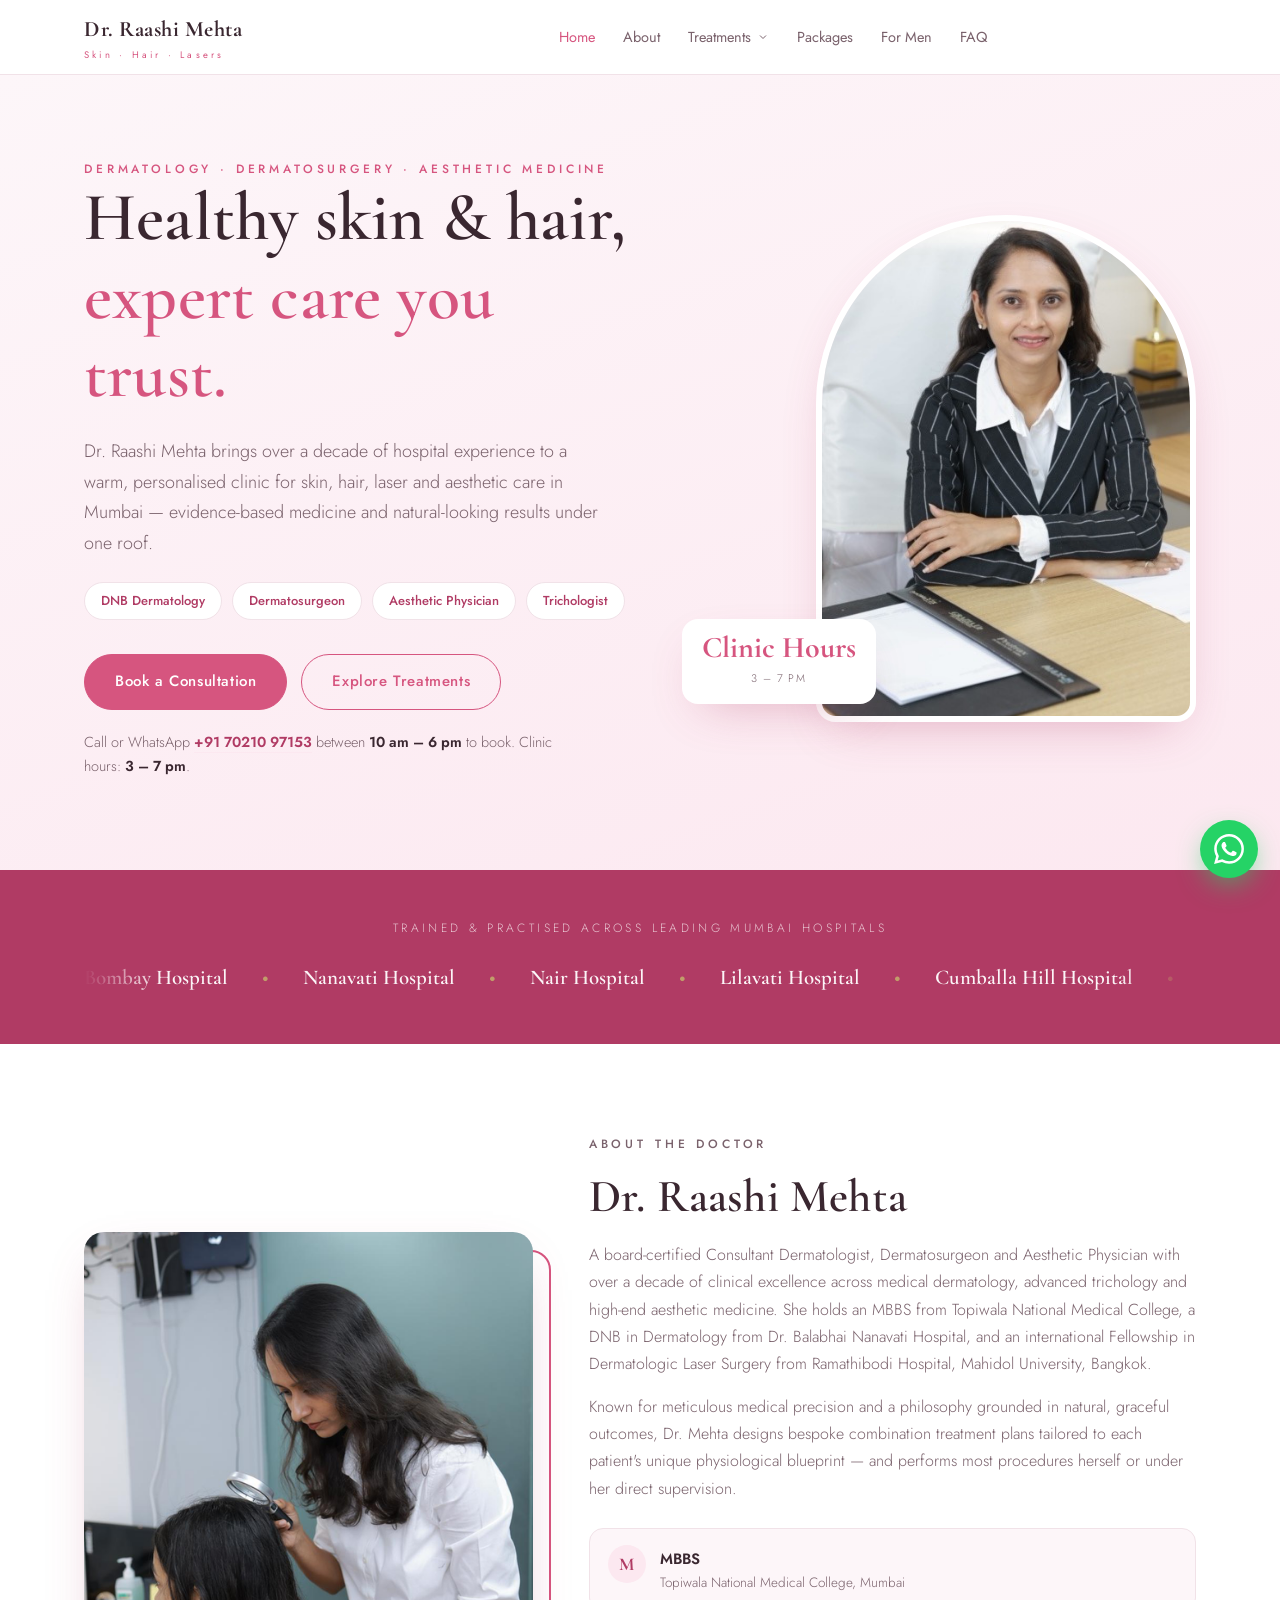
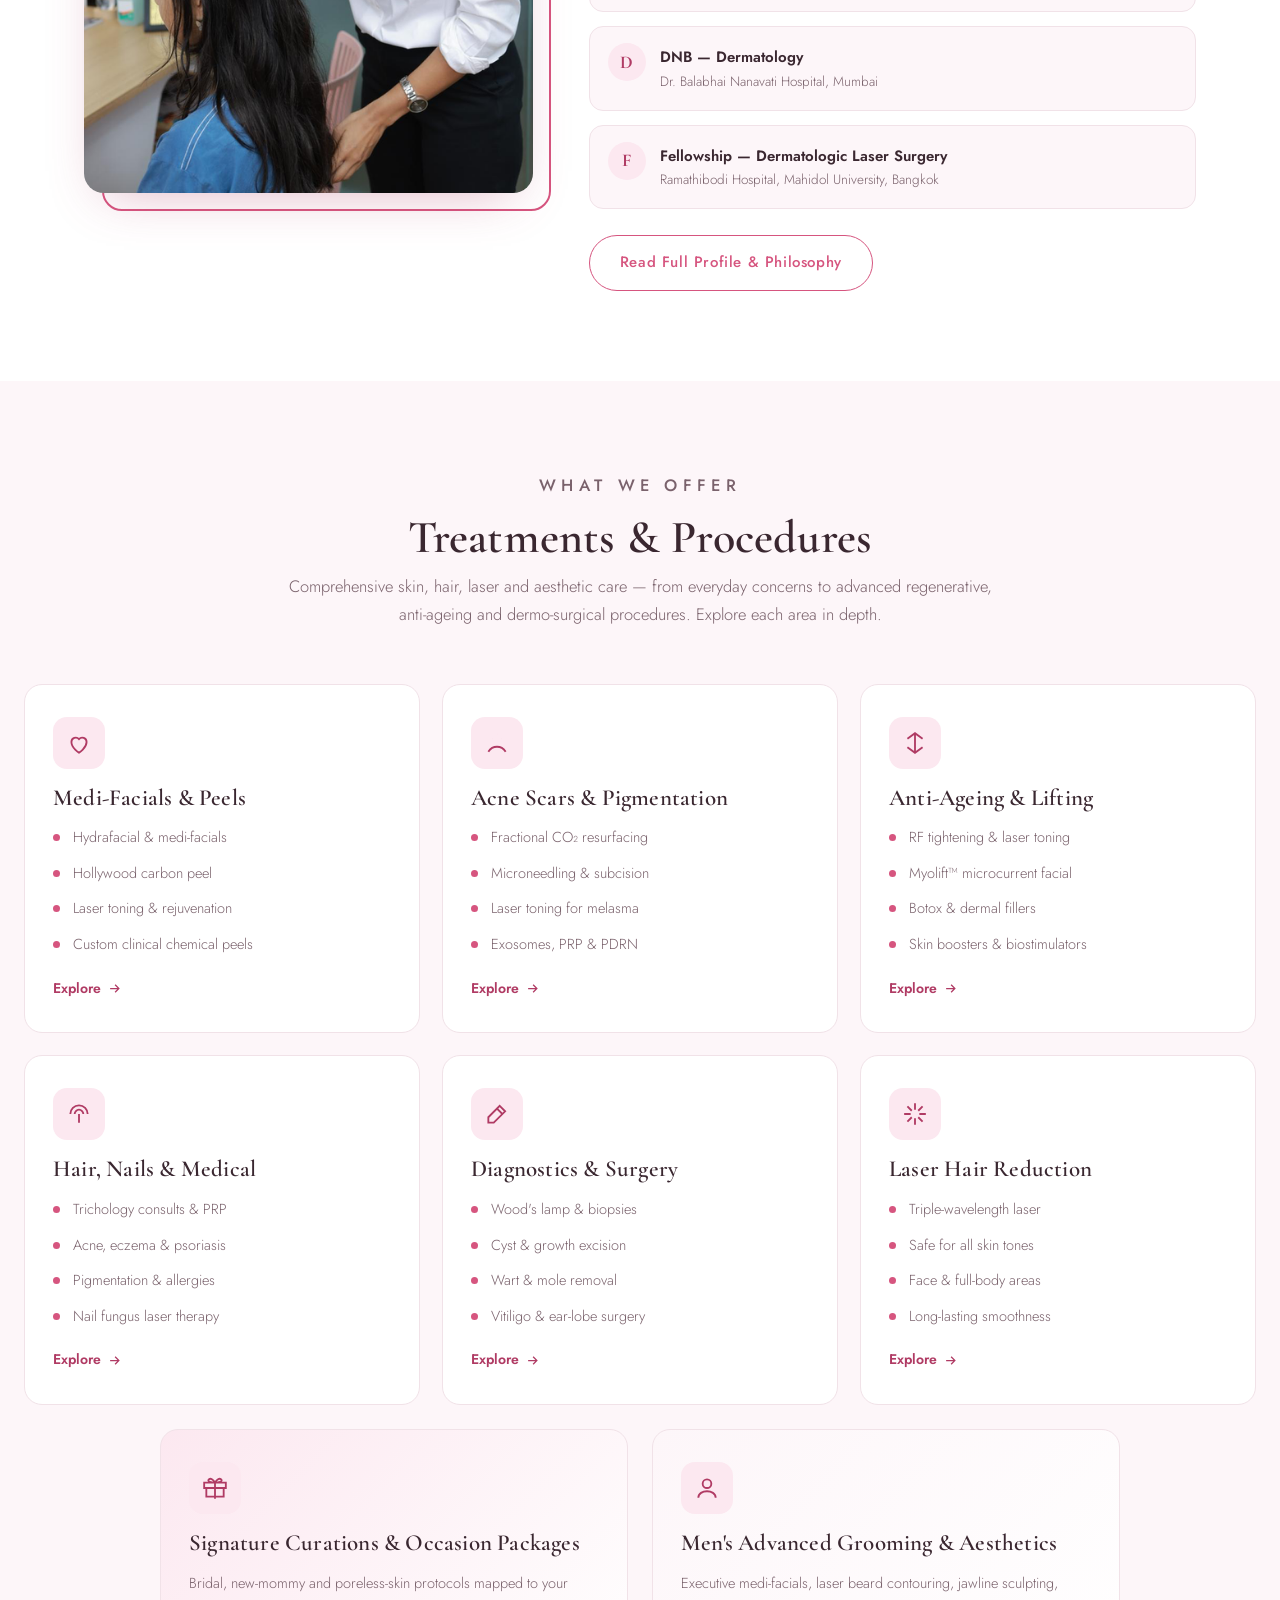
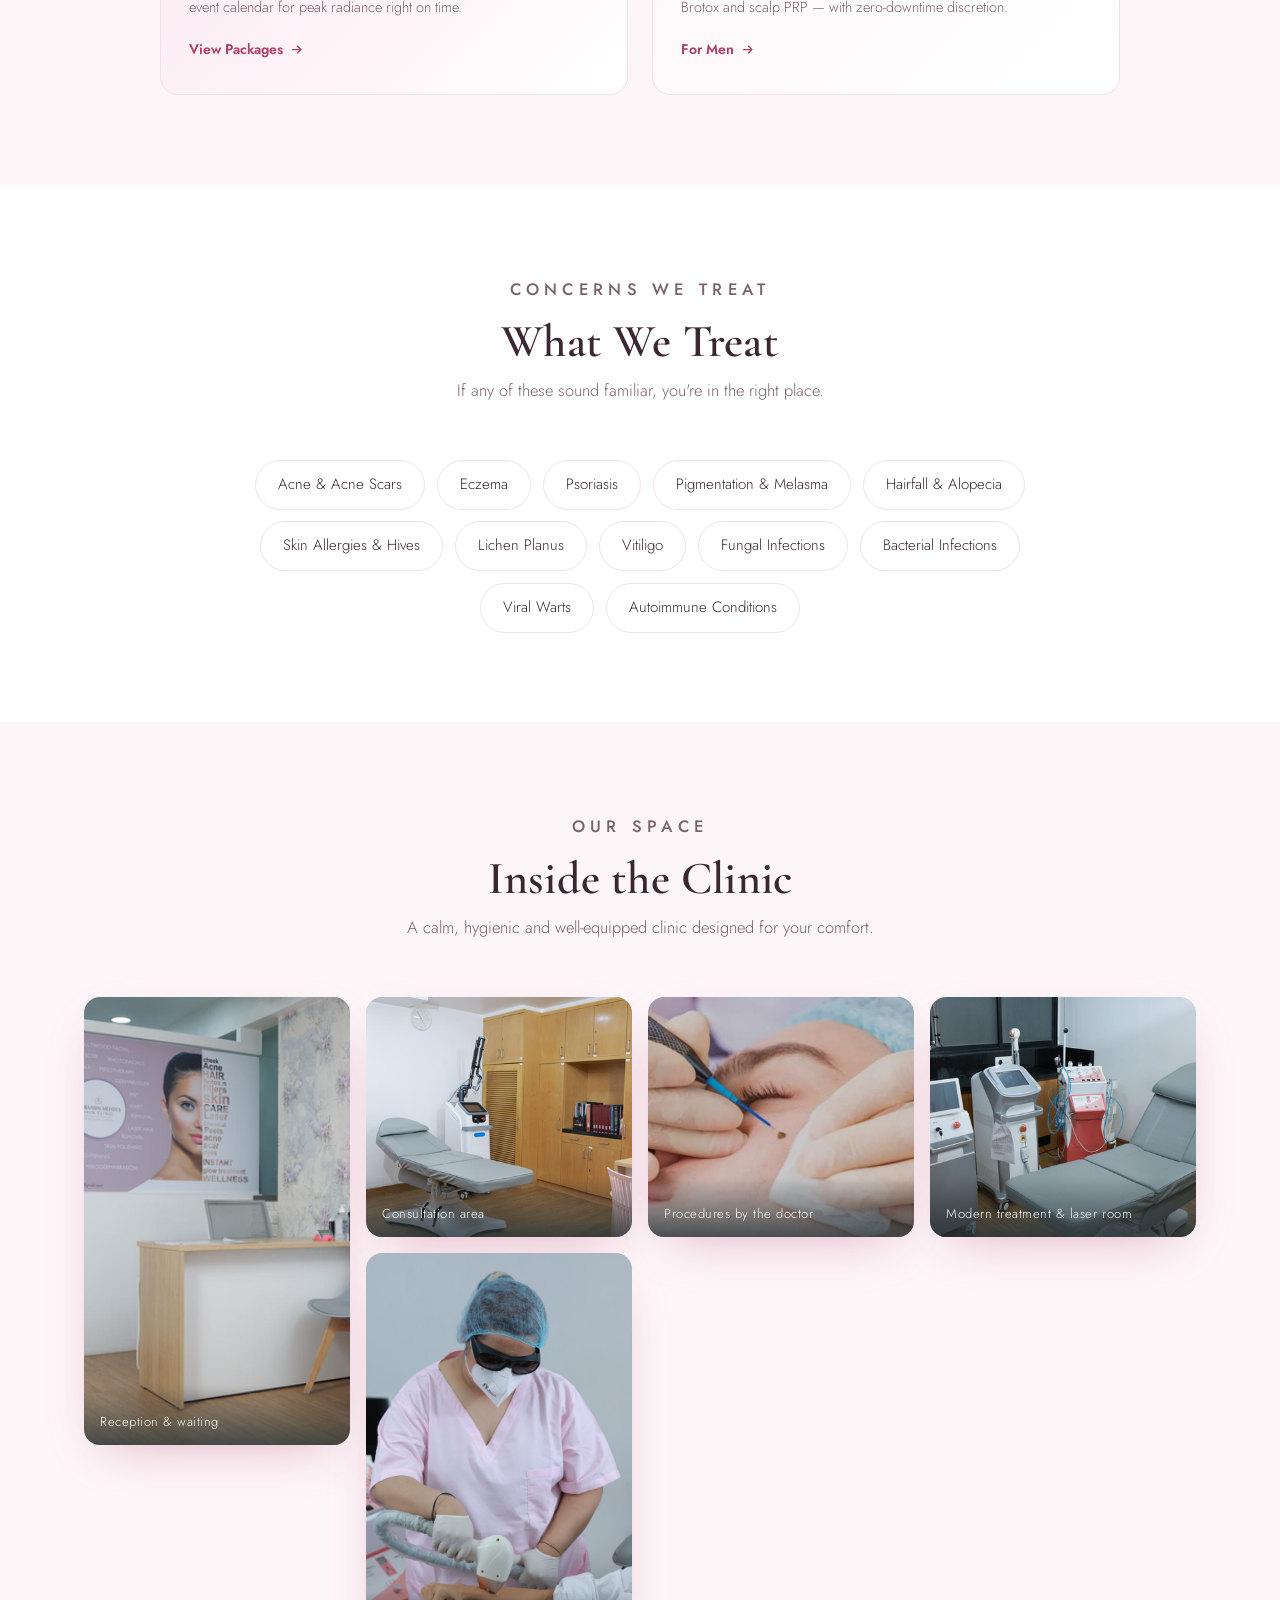
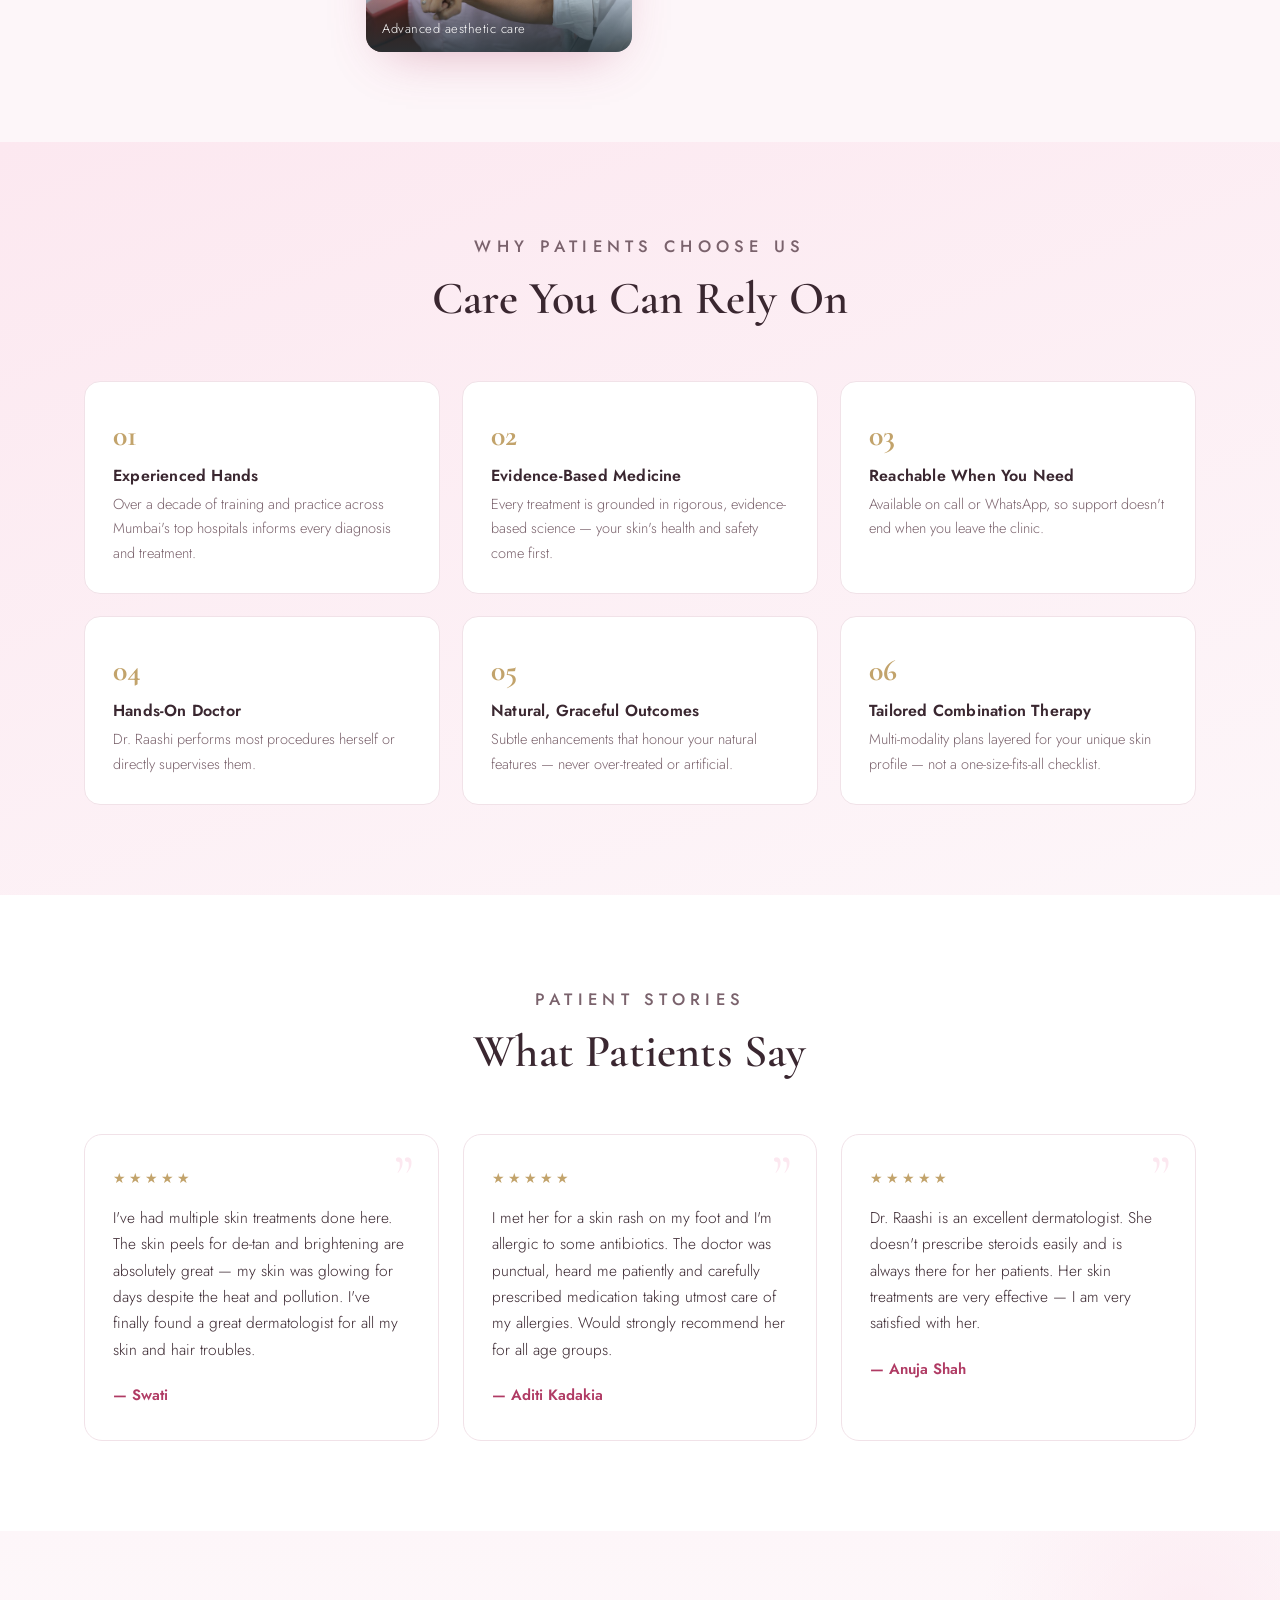
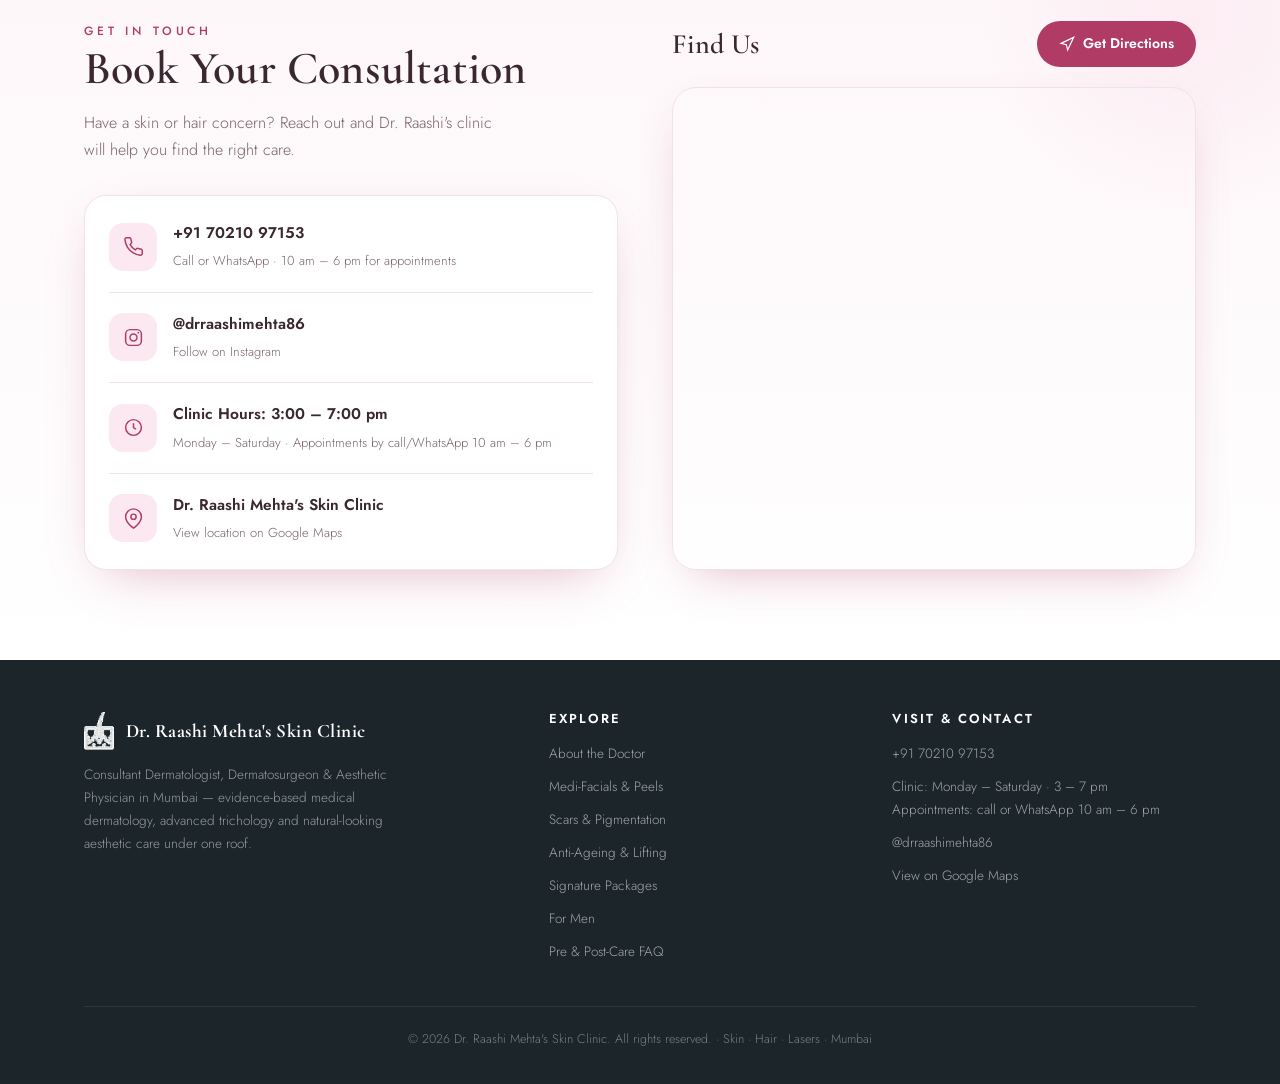
==== commit b8b01097: "Use official WhatsApp glyph for floating button Replace the custom-drawn WhatsApp icon with the stan" ====
--- a/index.html
+++ b/index.html
@@ -405,7 +405,7 @@
 </footer>
 
 <a class="fab" href="https://wa.me/917021097153" target="_blank" rel="noopener" aria-label="WhatsApp">
-  <svg viewBox="0 0 32 32"><path d="M16 3C9 3 3.5 8.5 3.5 15.5c0 2.4.7 4.7 1.9 6.7L3 29l7-1.8a12.4 12.4 0 0 0 6 1.5c7 0 12.5-5.5 12.5-12.5S23 3 16 3zm0 22.7c-1.9 0-3.7-.5-5.3-1.5l-.4-.2-4.1 1.1 1.1-4-.3-.4a10 10 0 0 1-1.6-5.5C5.5 9.9 10.2 5.3 16 5.3s10.5 4.6 10.5 10.2S21.8 25.7 16 25.7zm5.8-7.6c-.3-.2-1.9-.9-2.2-1s-.5-.2-.7.2-.8 1-1 1.2-.4.2-.7.1a8.3 8.3 0 0 1-2.5-1.5 9.3 9.3 0 0 1-1.7-2.1c-.2-.3 0-.5.1-.6l.5-.6.3-.5a.6.6 0 0 0 0-.6L14.2 9c-.2-.5-.4-.4-.6-.4h-.6a1.1 1.1 0 0 0-.8.4 3.4 3.4 0 0 0-1 2.5 5.8 5.8 0 0 0 1.3 3.1 13.4 13.4 0 0 0 5.1 4.5c2.5 1 2.5.7 3 .6a2.8 2.8 0 0 0 1.9-1.3 2.3 2.3 0 0 0 .2-1.3c-.1-.2-.3-.2-.6-.4z"/></svg>
+  <svg viewBox="0 0 24 24" aria-hidden="true"><path d="M17.472 14.382c-.297-.149-1.758-.867-2.03-.967-.273-.099-.471-.148-.67.15-.197.297-.767.966-.94 1.164-.173.199-.347.223-.644.075-.297-.15-1.255-.463-2.39-1.475-.883-.788-1.48-1.761-1.653-2.059-.173-.297-.018-.458.13-.606.134-.133.298-.347.446-.52.149-.174.198-.298.298-.497.099-.198.05-.371-.025-.52-.075-.149-.669-1.612-.916-2.207-.242-.579-.487-.5-.669-.51-.173-.008-.371-.01-.57-.01-.198 0-.52.074-.792.372-.272.297-1.04 1.016-1.04 2.479 0 1.462 1.065 2.875 1.213 3.074.149.198 2.096 3.2 5.077 4.487.709.306 1.262.489 1.694.625.712.227 1.36.195 1.871.118.571-.085 1.758-.719 2.006-1.413.248-.694.248-1.289.173-1.413-.074-.124-.272-.198-.57-.347m-5.421 7.403h-.004a9.87 9.87 0 01-5.031-1.378l-.361-.214-3.741.982.998-3.648-.235-.374a9.86 9.86 0 01-1.51-5.26c.001-5.45 4.436-9.884 9.888-9.884 2.64 0 5.122 1.03 6.988 2.898a9.825 9.825 0 012.893 6.994c-.003 5.45-4.437 9.884-9.885 9.884m8.413-18.297A11.815 11.815 0 0012.05 0C5.495 0 .16 5.335.157 11.892c0 2.096.547 4.142 1.588 5.945L.057 24l6.305-1.654a11.882 11.882 0 005.683 1.448h.005c6.554 0 11.89-5.335 11.893-11.893a11.821 11.821 0 00-3.48-8.413z"/></svg>
 </a>
 
 <script src="assets/site.js"></script>
--- a/assets/site.css
+++ b/assets/site.css
@@ -61,6 +61,8 @@
   .dropdown>button{width:100%;justify-content:space-between}
   .dropdown-menu{position:static;transform:none;opacity:1;visibility:visible;box-shadow:none;border:0;border-left:2px solid var(--teal-soft);border-radius:0;min-width:0;margin:2px 0 8px 6px;padding:0 0 0 10px;display:none}
   .dropdown.open .dropdown-menu{display:grid}
+  /* cancel the desktop translateX(-50%) that :hover/:focus-within re-applies (higher specificity) — it shifts the mobile submenu off-screen */
+  .dropdown:hover .dropdown-menu,.dropdown:focus-within .dropdown-menu{transform:none}
   .dropdown.open>button svg{transform:rotate(180deg)}
   .navlinks .btn{justify-content:center;margin-top:10px}
   .menu-btn{display:block}
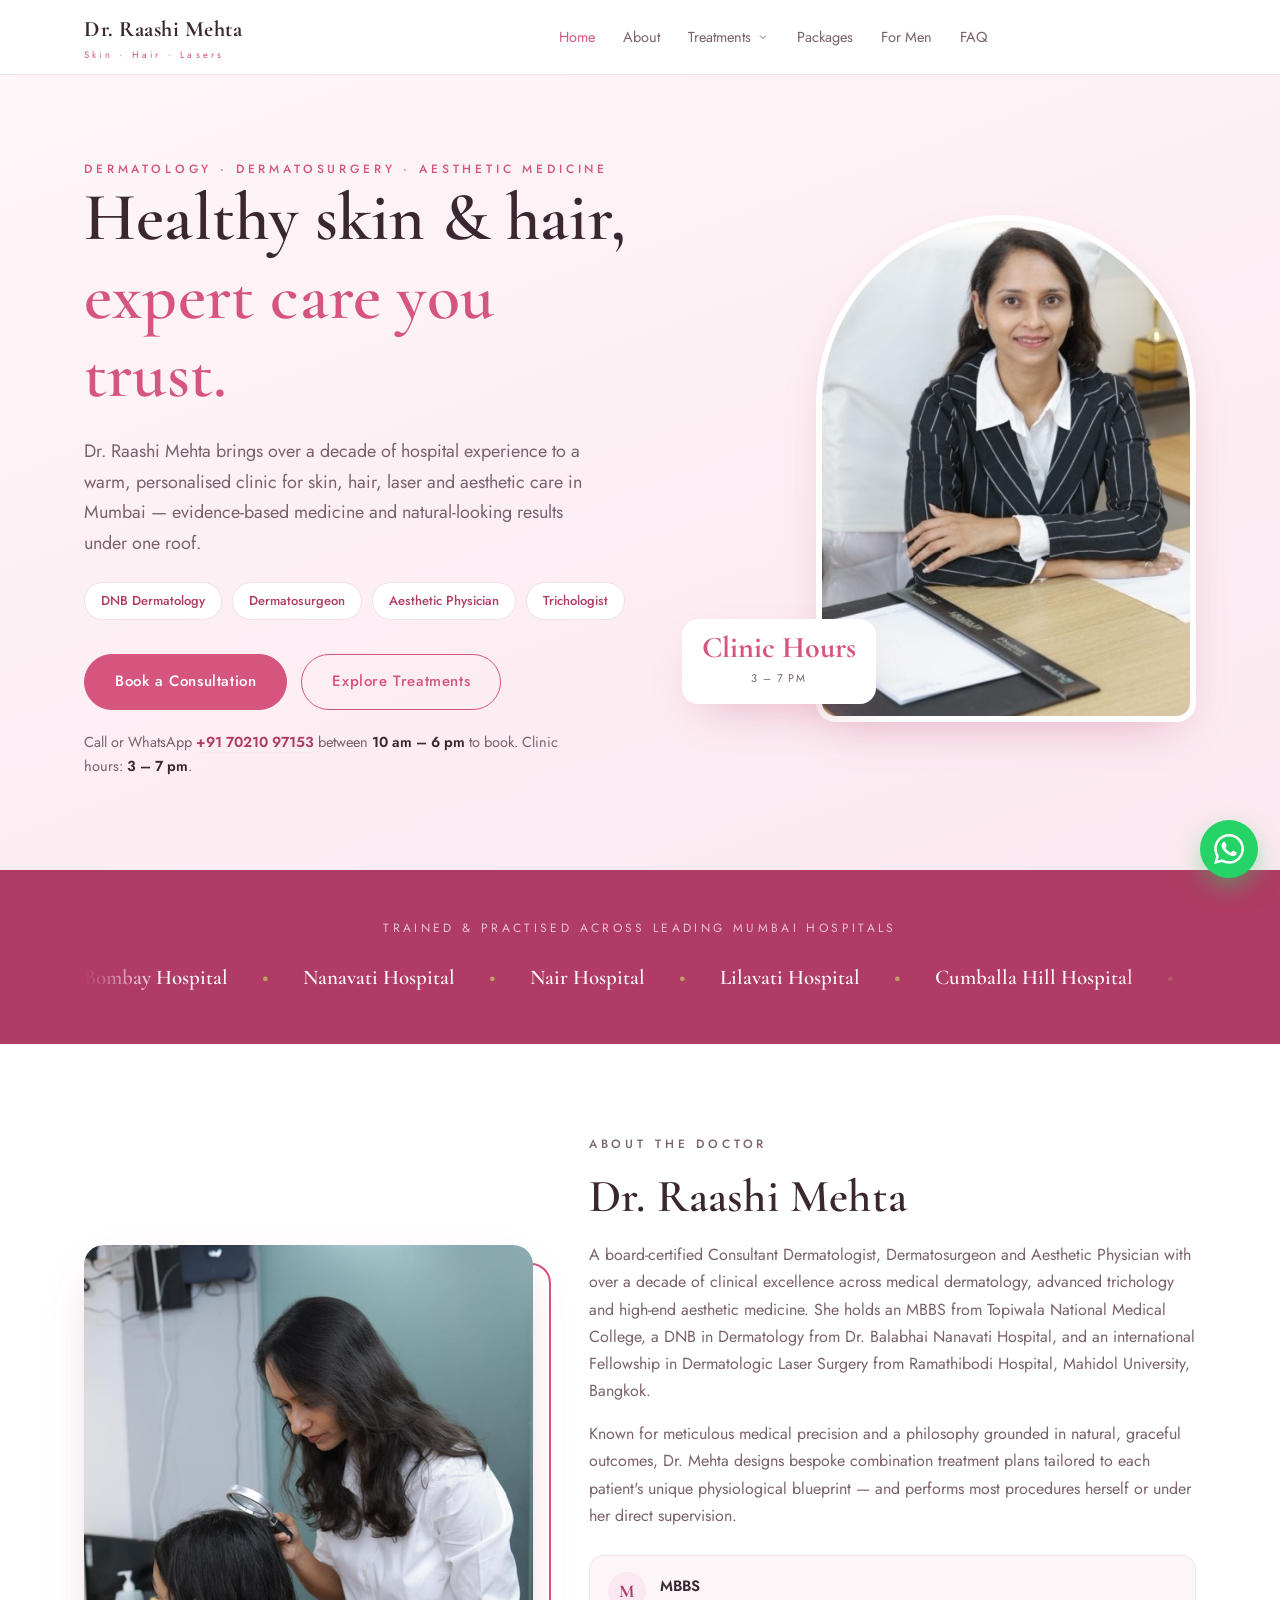
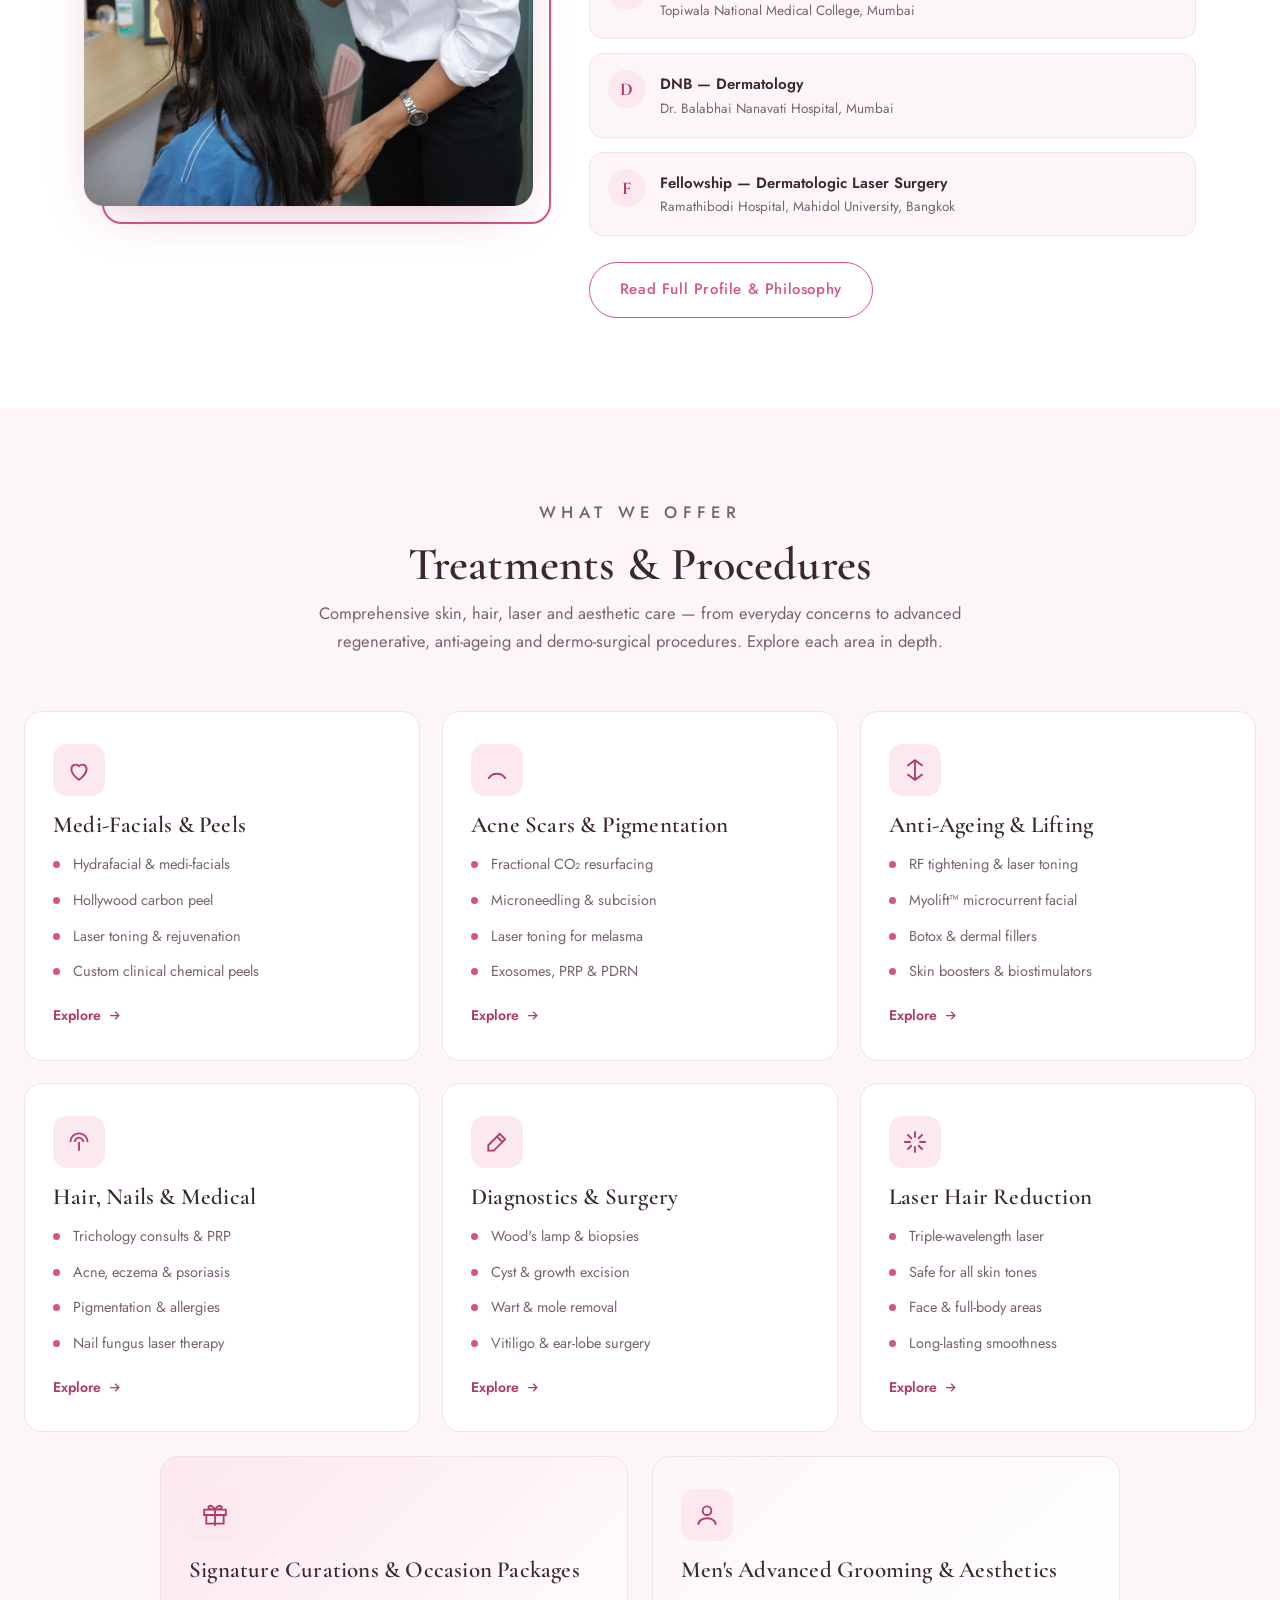
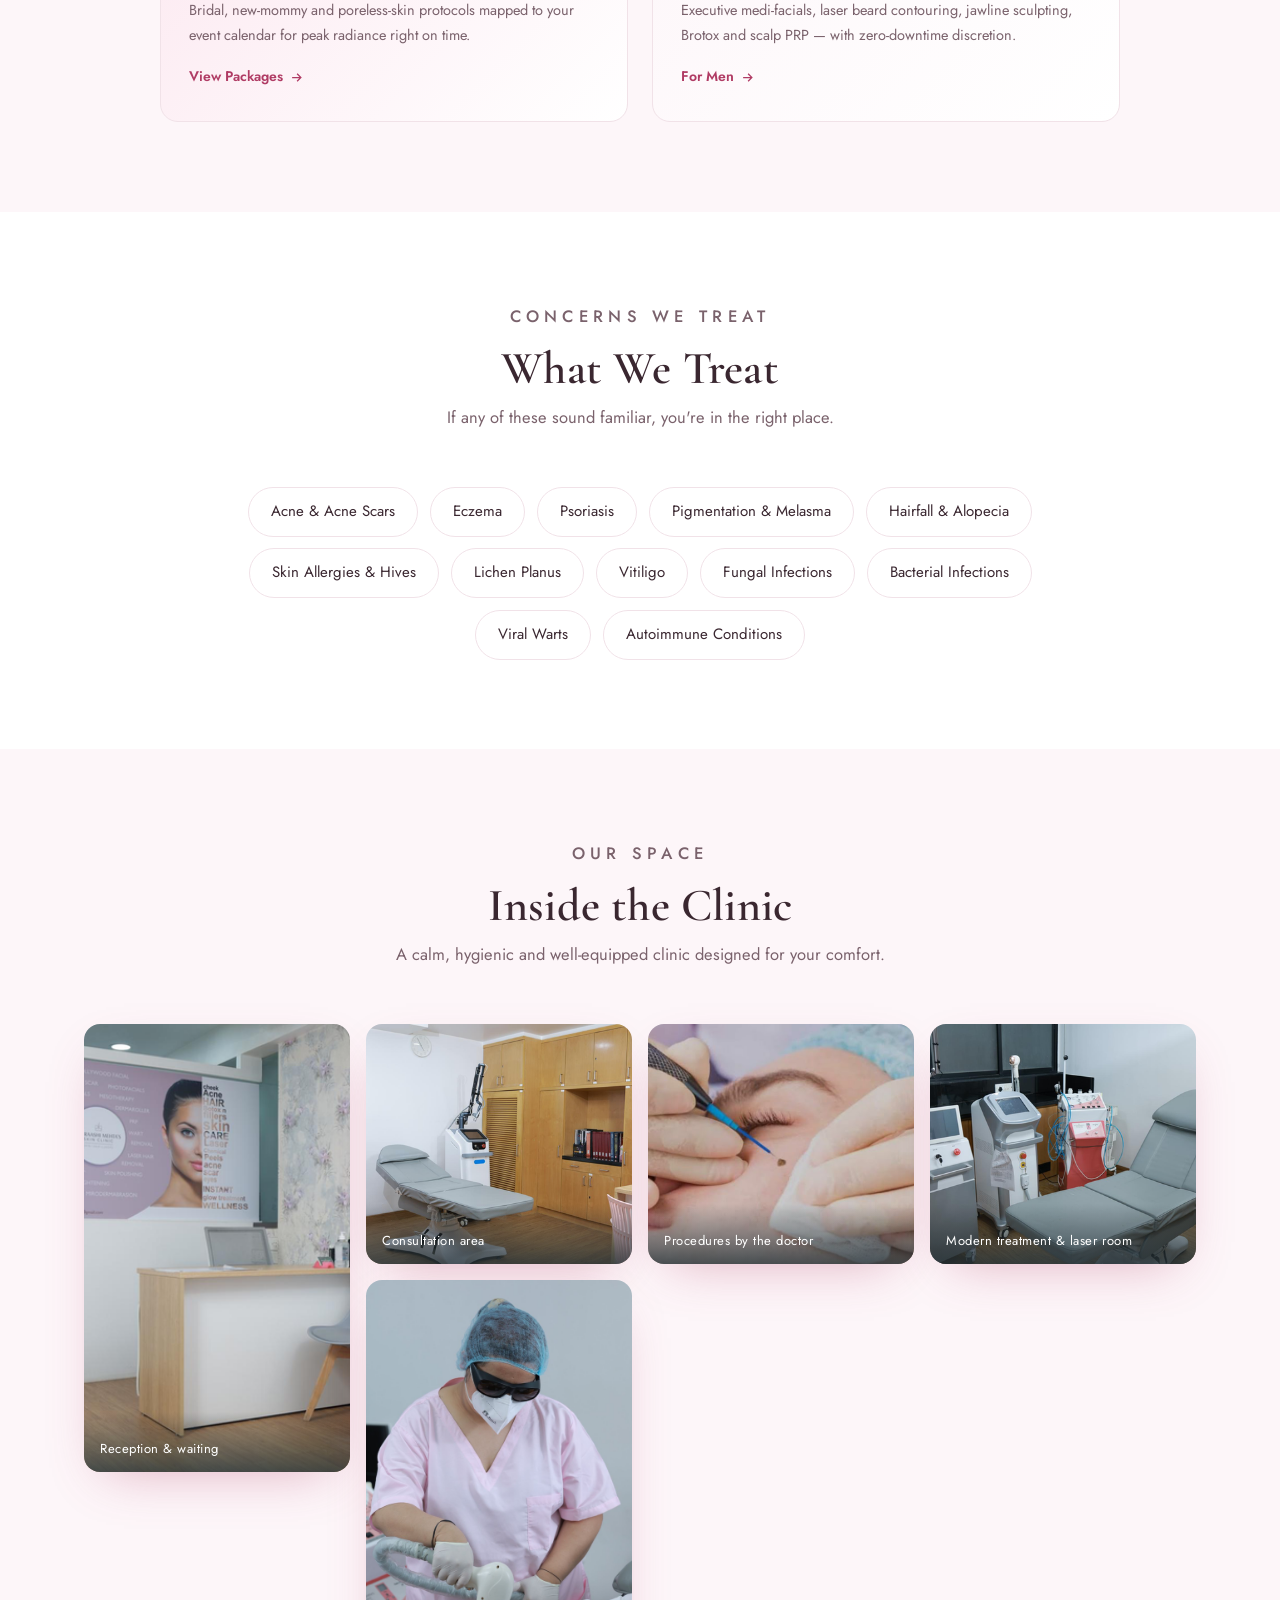
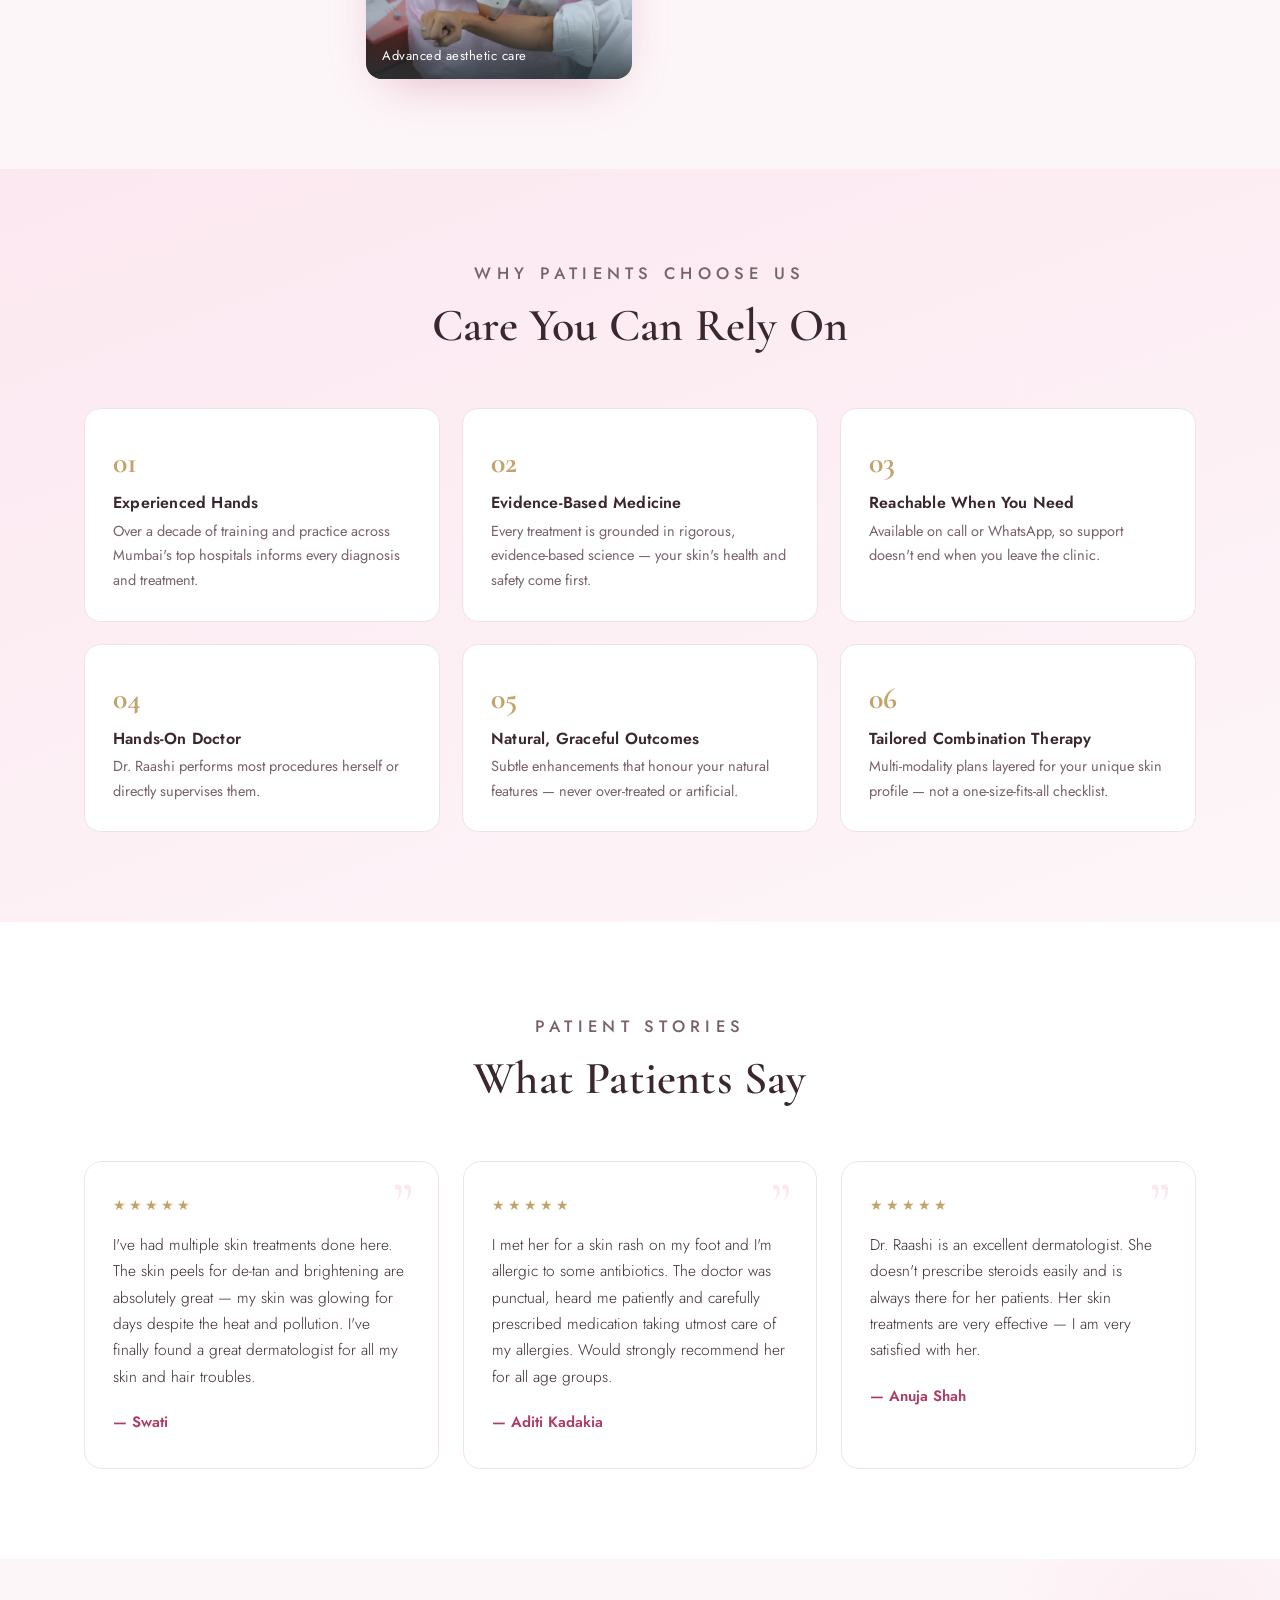
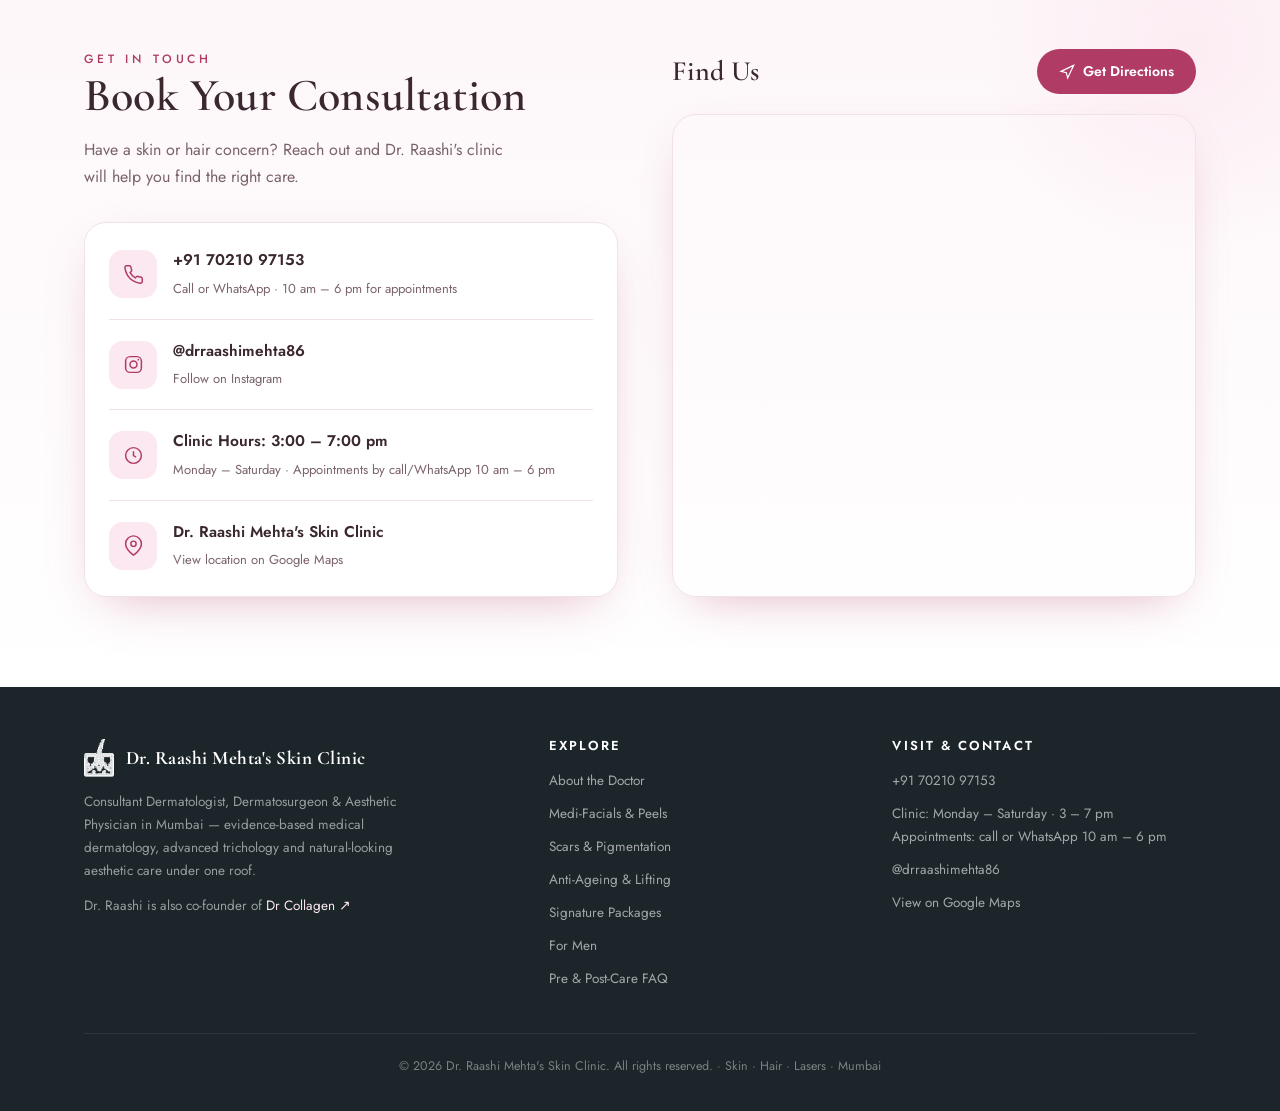
==== commit 3a267230: "Improve text legibility and link Dr Collagen - Set base body font-weight to 400 (from thin 300) and " ====
--- a/index.html
+++ b/index.html
@@ -381,6 +381,7 @@
       <div class="fabout">
         <a class="brand" href="index.html"><img src="assets/logo-icon-white.png" alt=""><span style="font-size:19px;color:#fff;font-family:'Cormorant Garamond';font-weight:700">Dr. Raashi Mehta's Skin Clinic</span></a>
         <p>Consultant Dermatologist, Dermatosurgeon &amp; Aesthetic Physician in Mumbai — evidence-based medical dermatology, advanced trichology and natural-looking aesthetic care under one roof.</p>
+        <p style="margin-top:12px">Dr. Raashi is also co-founder of <a href="https://drcollagen.in/" target="_blank" rel="noopener">Dr Collagen &#8599;</a></p>
       </div>
       <div class="fcol">
         <h4>Explore</h4>
--- a/assets/site.css
+++ b/assets/site.css
@@ -16,7 +16,7 @@
 }
 *{margin:0;padding:0;box-sizing:border-box}
 html{scroll-behavior:smooth}
-body{font-family:'Jost',-apple-system,sans-serif;color:var(--ink);background:var(--white);line-height:1.7;font-weight:300;-webkit-font-smoothing:antialiased}
+body{font-family:'Jost',-apple-system,sans-serif;color:var(--ink);background:var(--white);line-height:1.7;font-weight:400;text-rendering:optimizeLegibility}
 h1,h2,h3,h4{font-family:'Cormorant Garamond',Georgia,serif;font-weight:600;line-height:1.15;letter-spacing:.2px}
 a{color:inherit;text-decoration:none}
 img{max-width:100%;display:block}
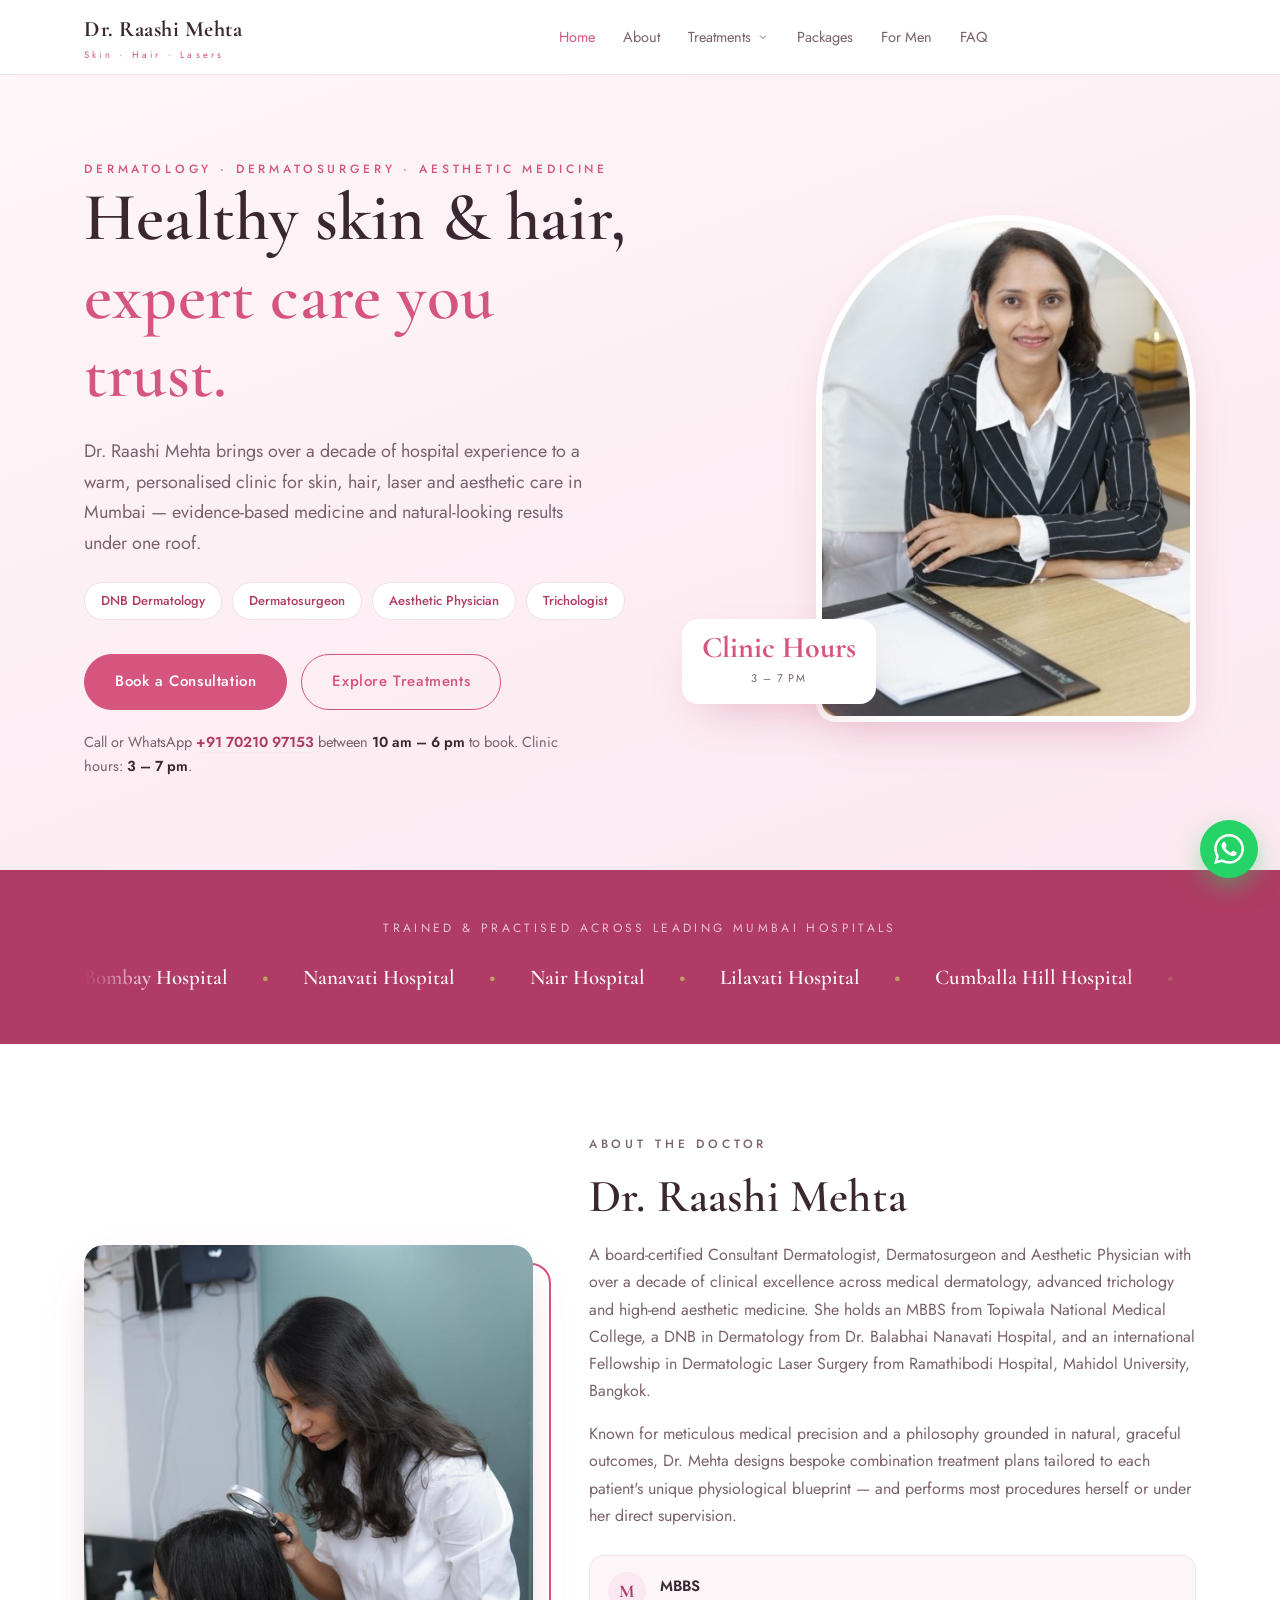
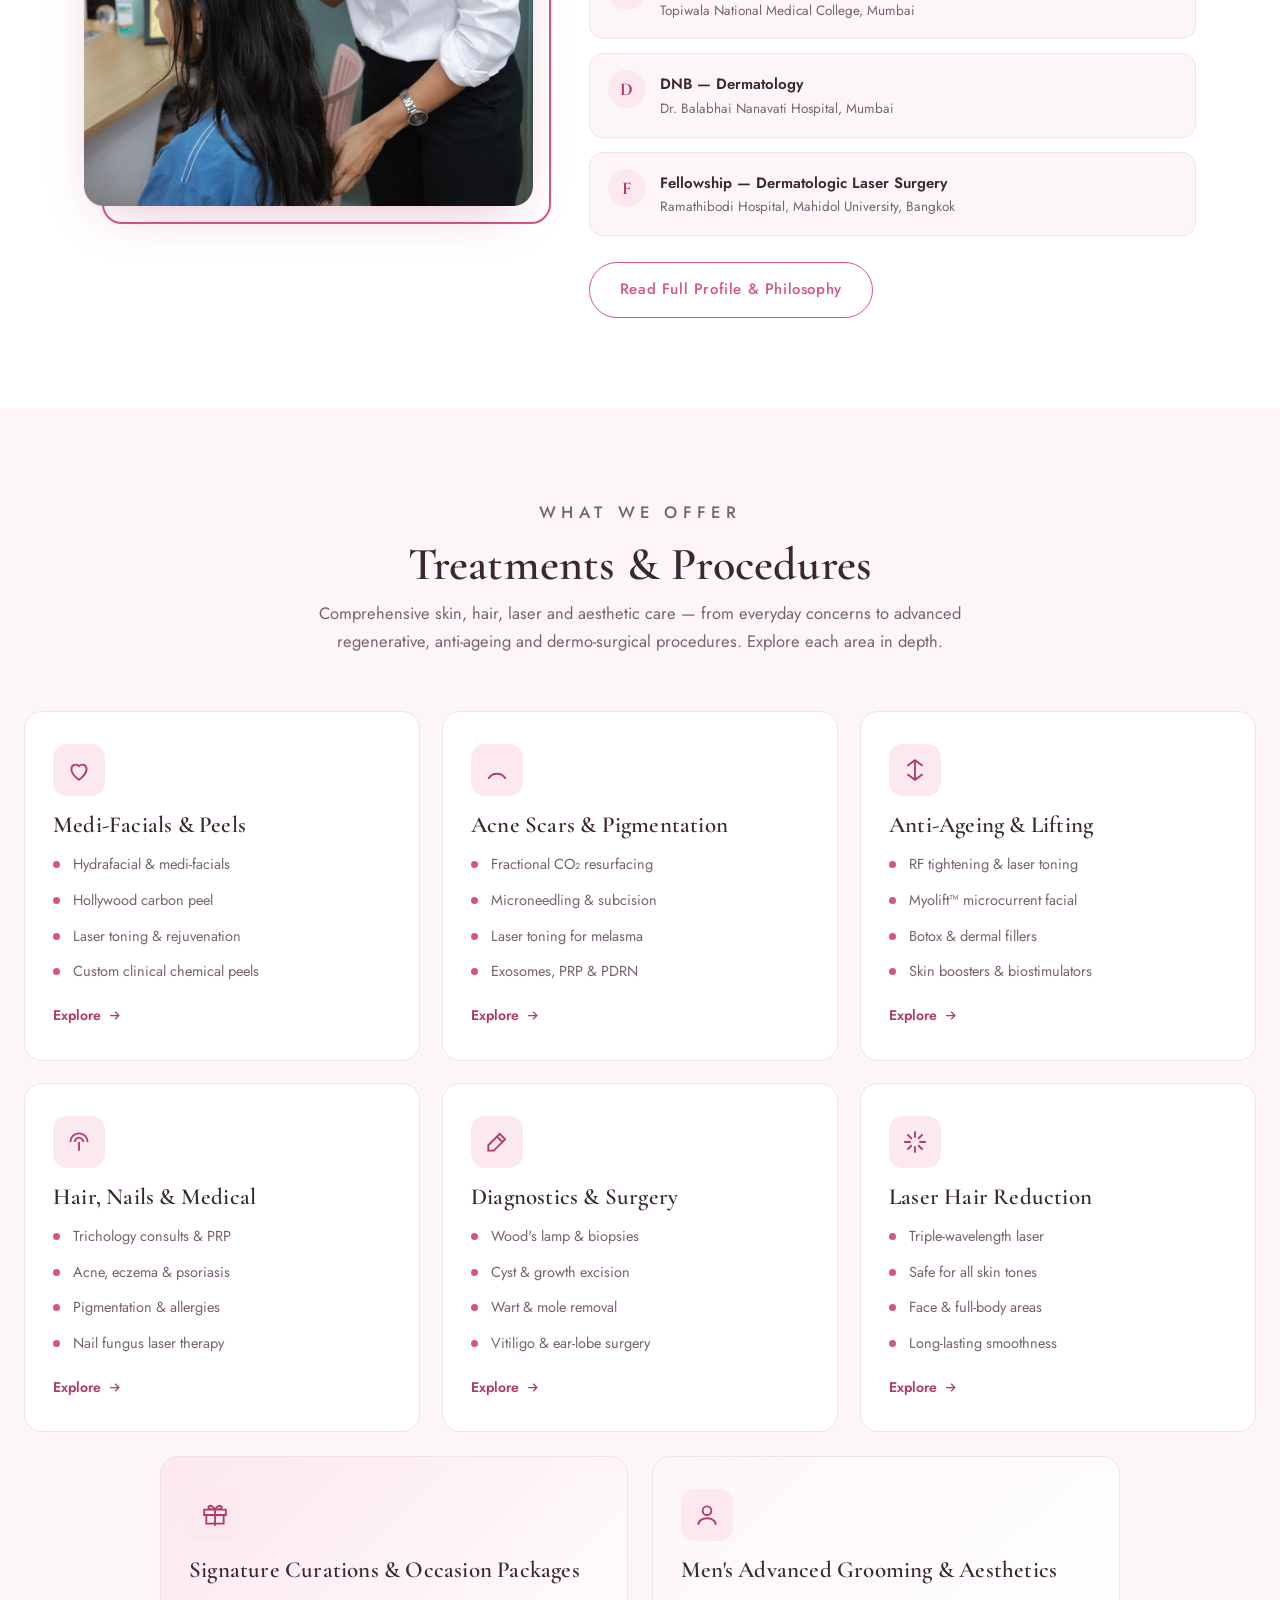
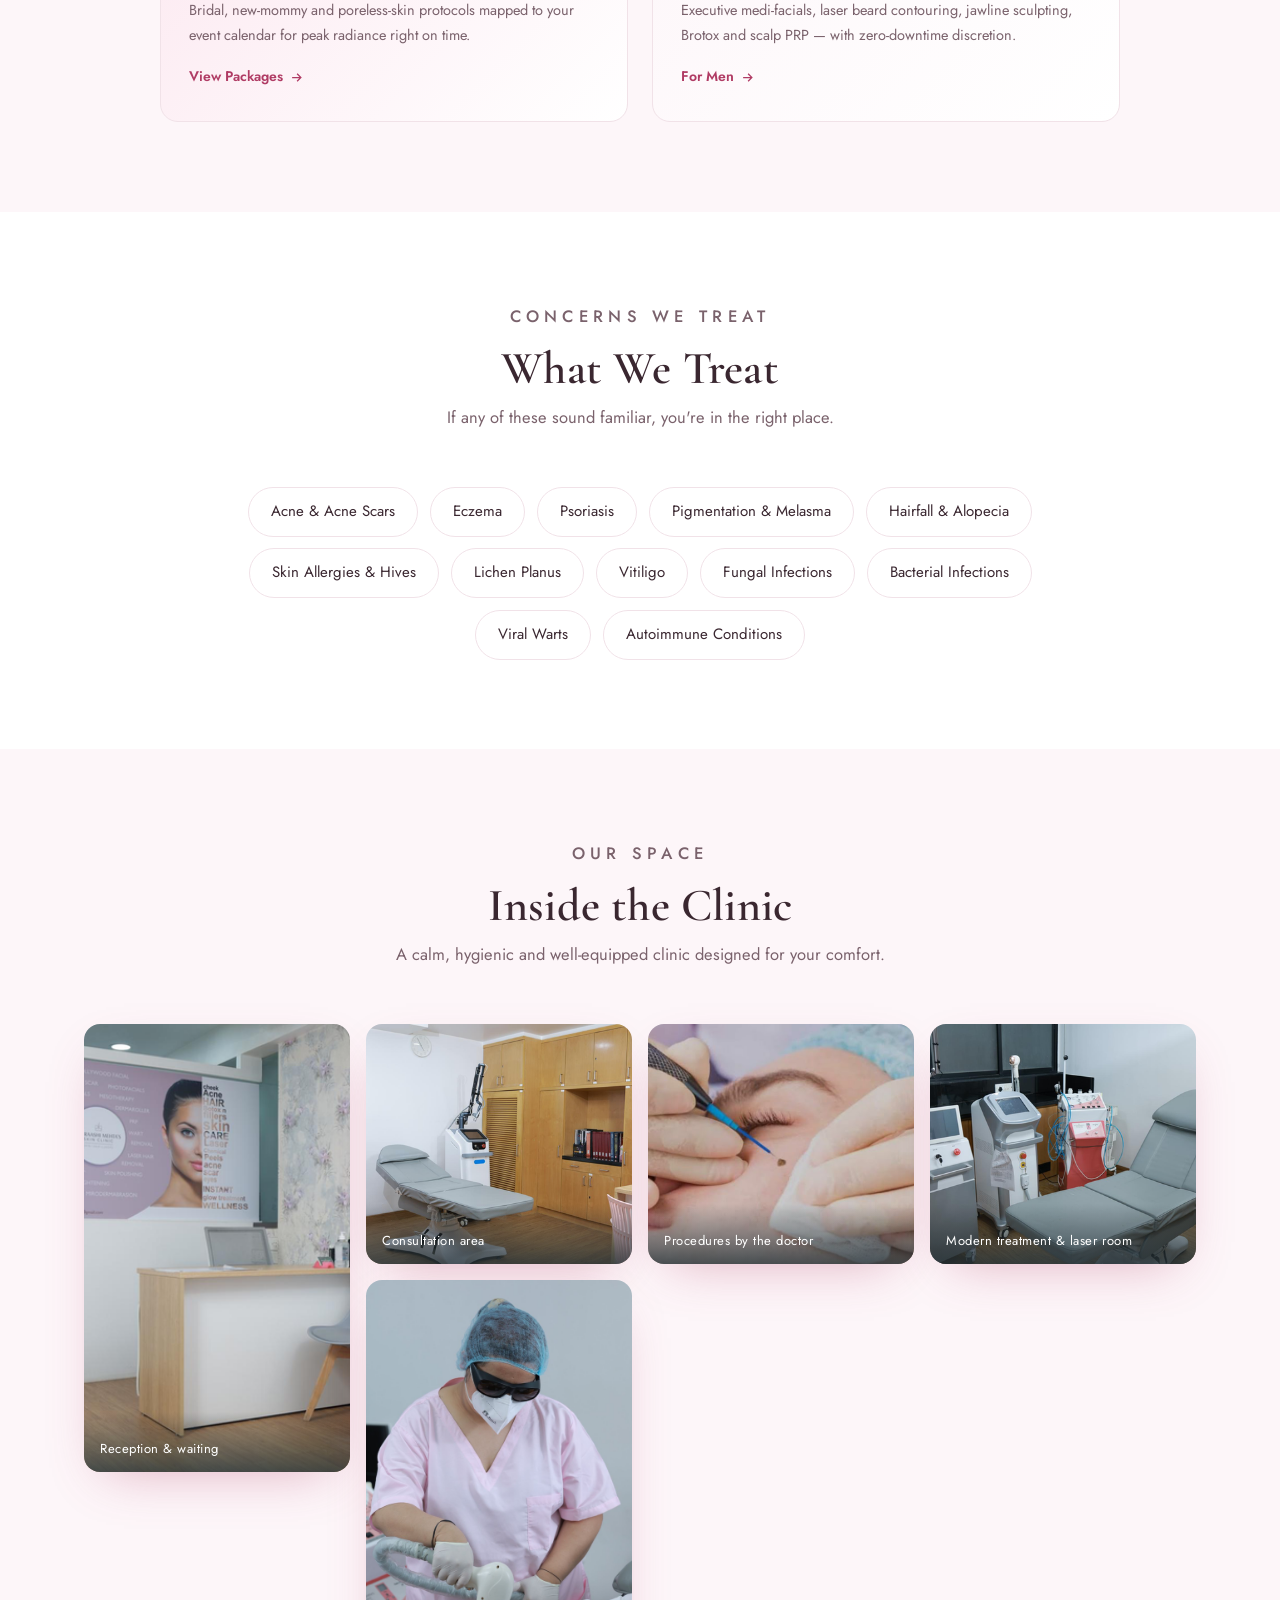
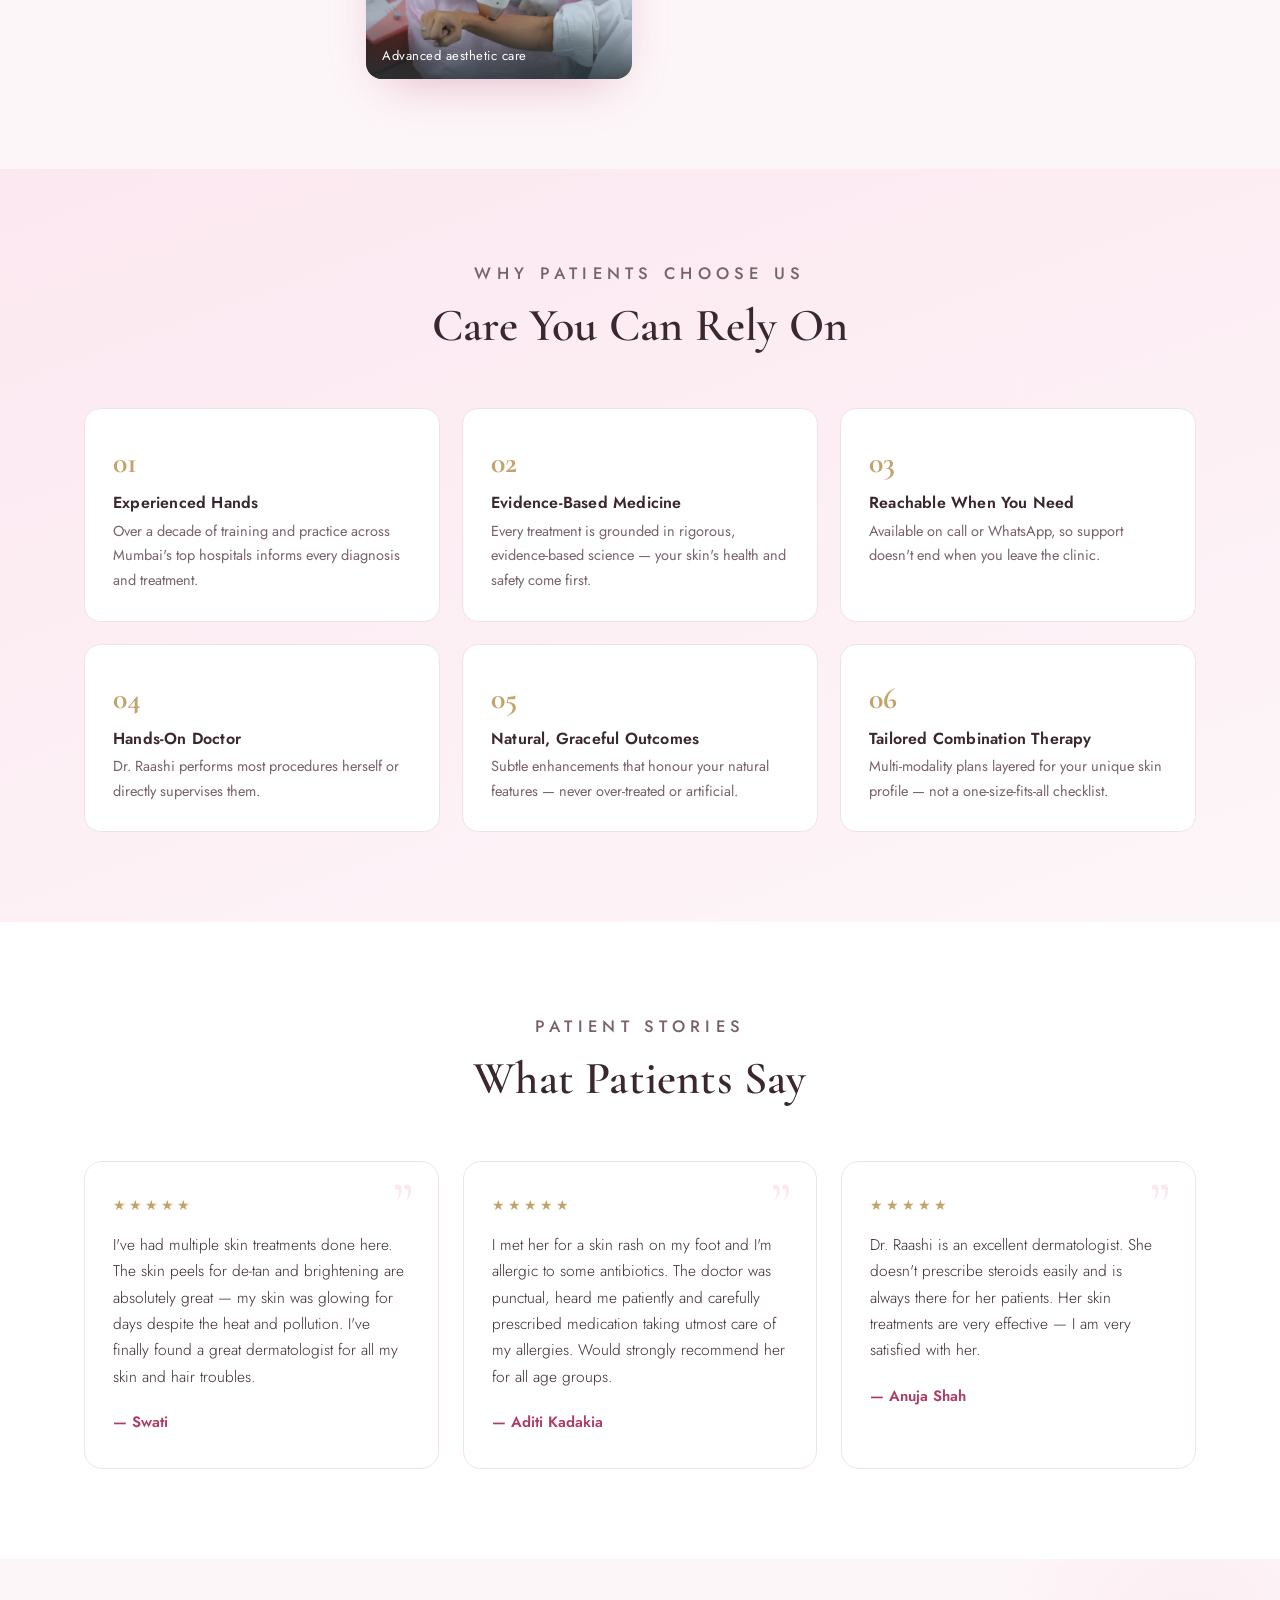
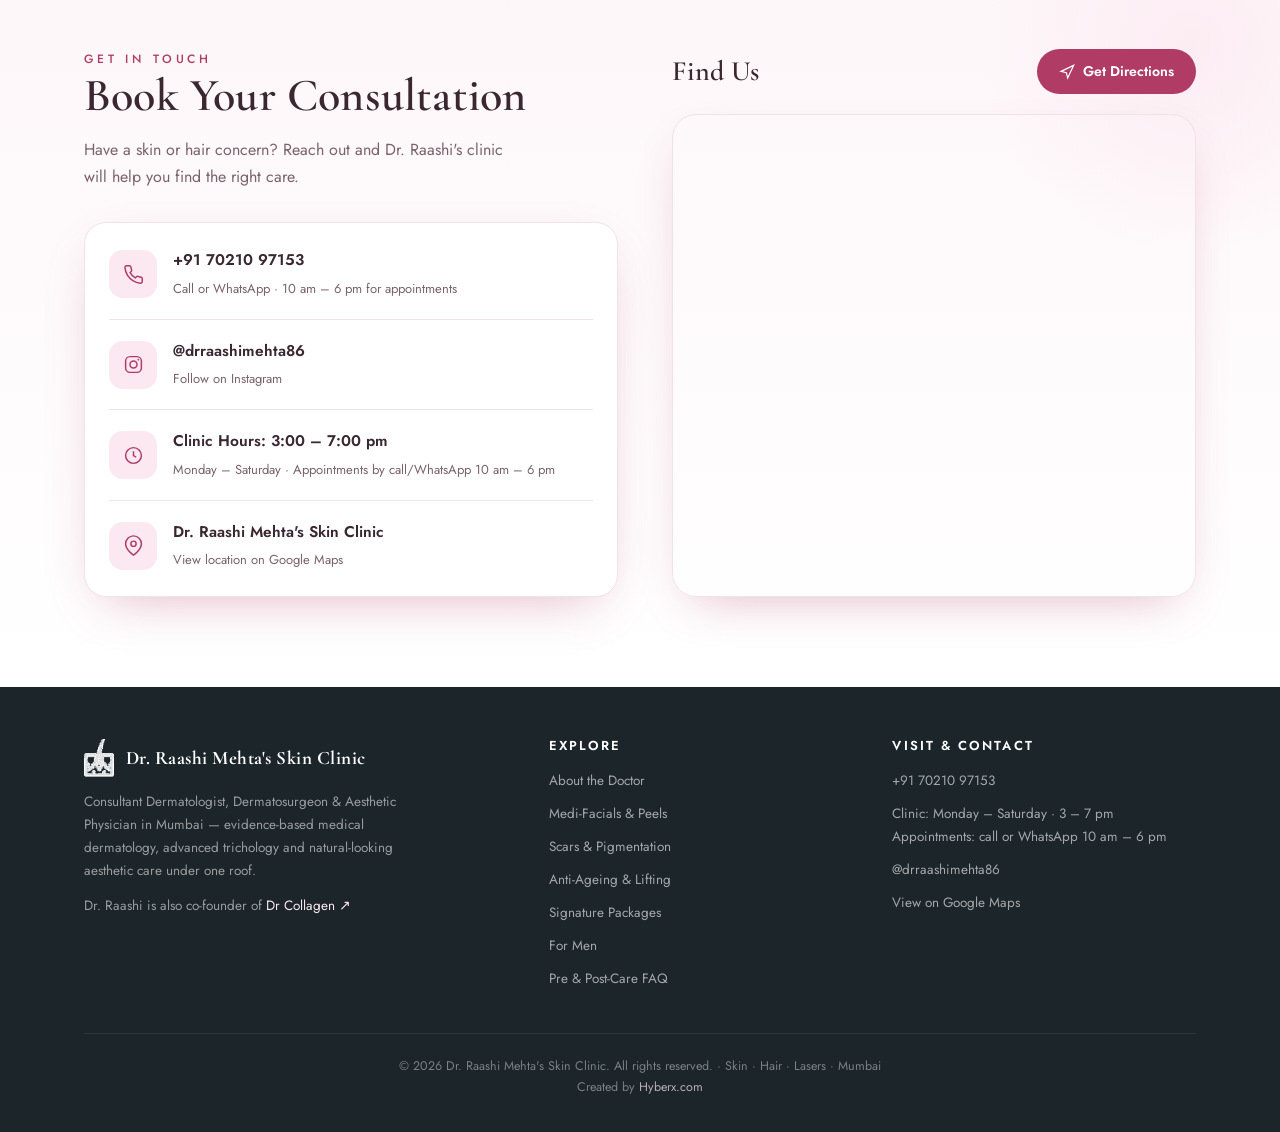
==== commit 454dc540: "Add "Created by Hyberx.com" footer credit Add a subtle credit line with a link to https://hyberx.com" ====
--- a/index.html
+++ b/index.html
@@ -401,7 +401,7 @@
         <a href="https://share.google/6kDrmnB6BB6KFeHao" target="_blank" rel="noopener">View on Google Maps</a>
       </div>
     </div>
-    <div class="fbottom">© <span id="yr"></span> Dr. Raashi Mehta's Skin Clinic. All rights reserved. · Skin · Hair · Lasers · Mumbai</div>
+    <div class="fbottom">© <span id="yr"></span> Dr. Raashi Mehta's Skin Clinic. All rights reserved. · Skin · Hair · Lasers · Mumbai<br>Created by <a href="https://hyberx.com" target="_blank" rel="noopener">Hyberx.com</a></div>
   </div>
 </footer>
 
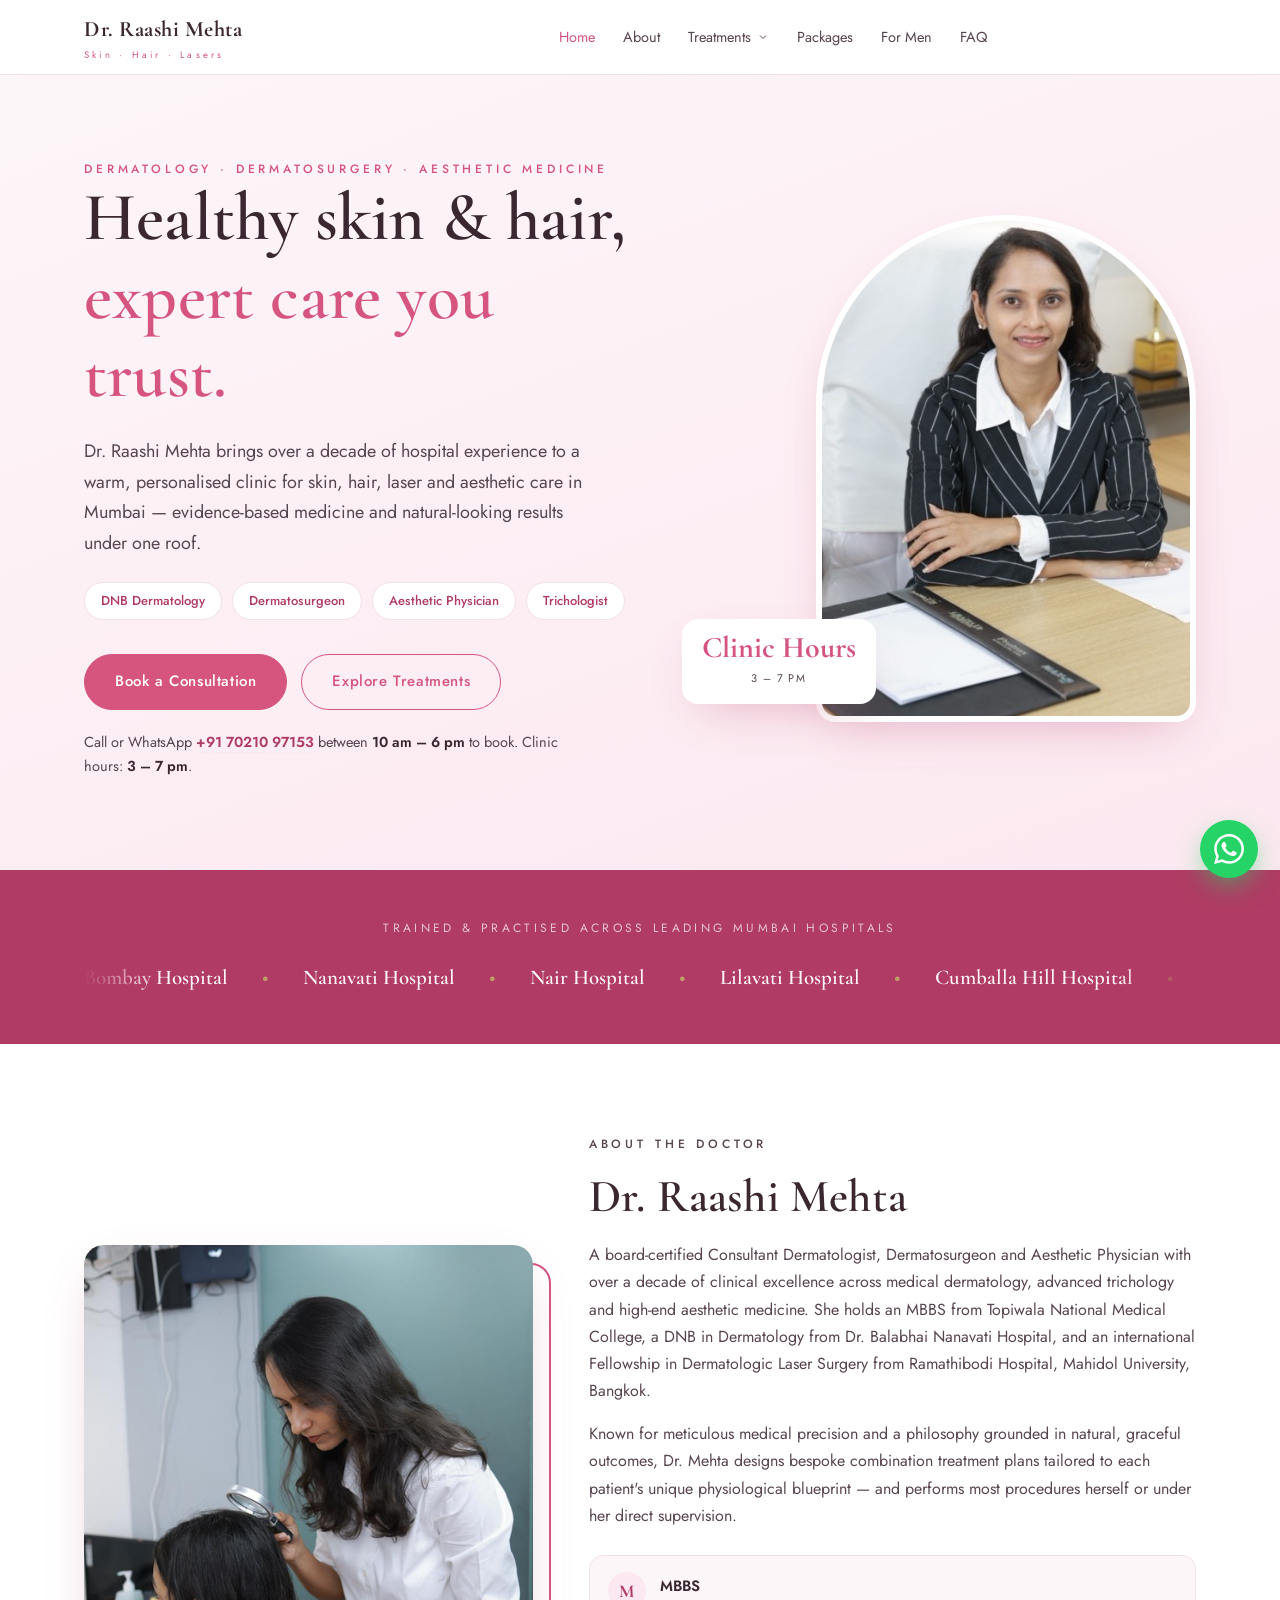
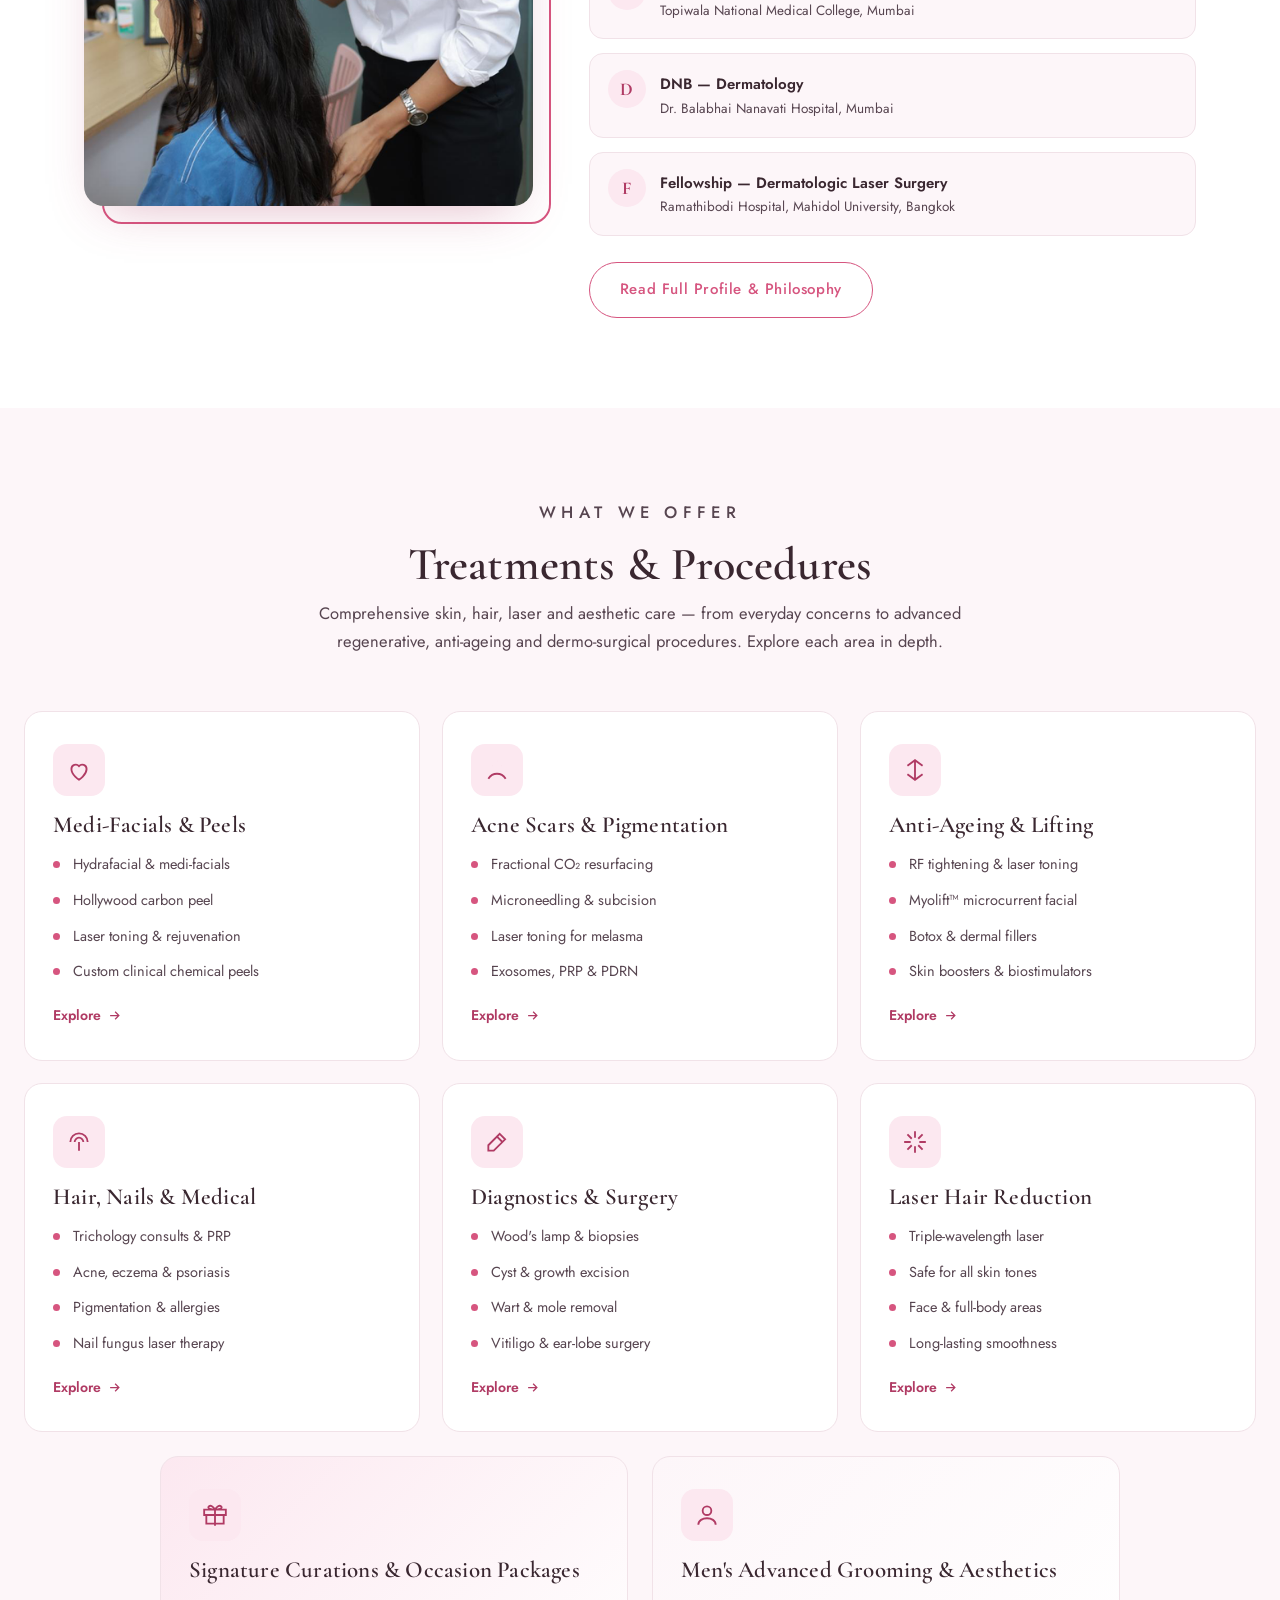
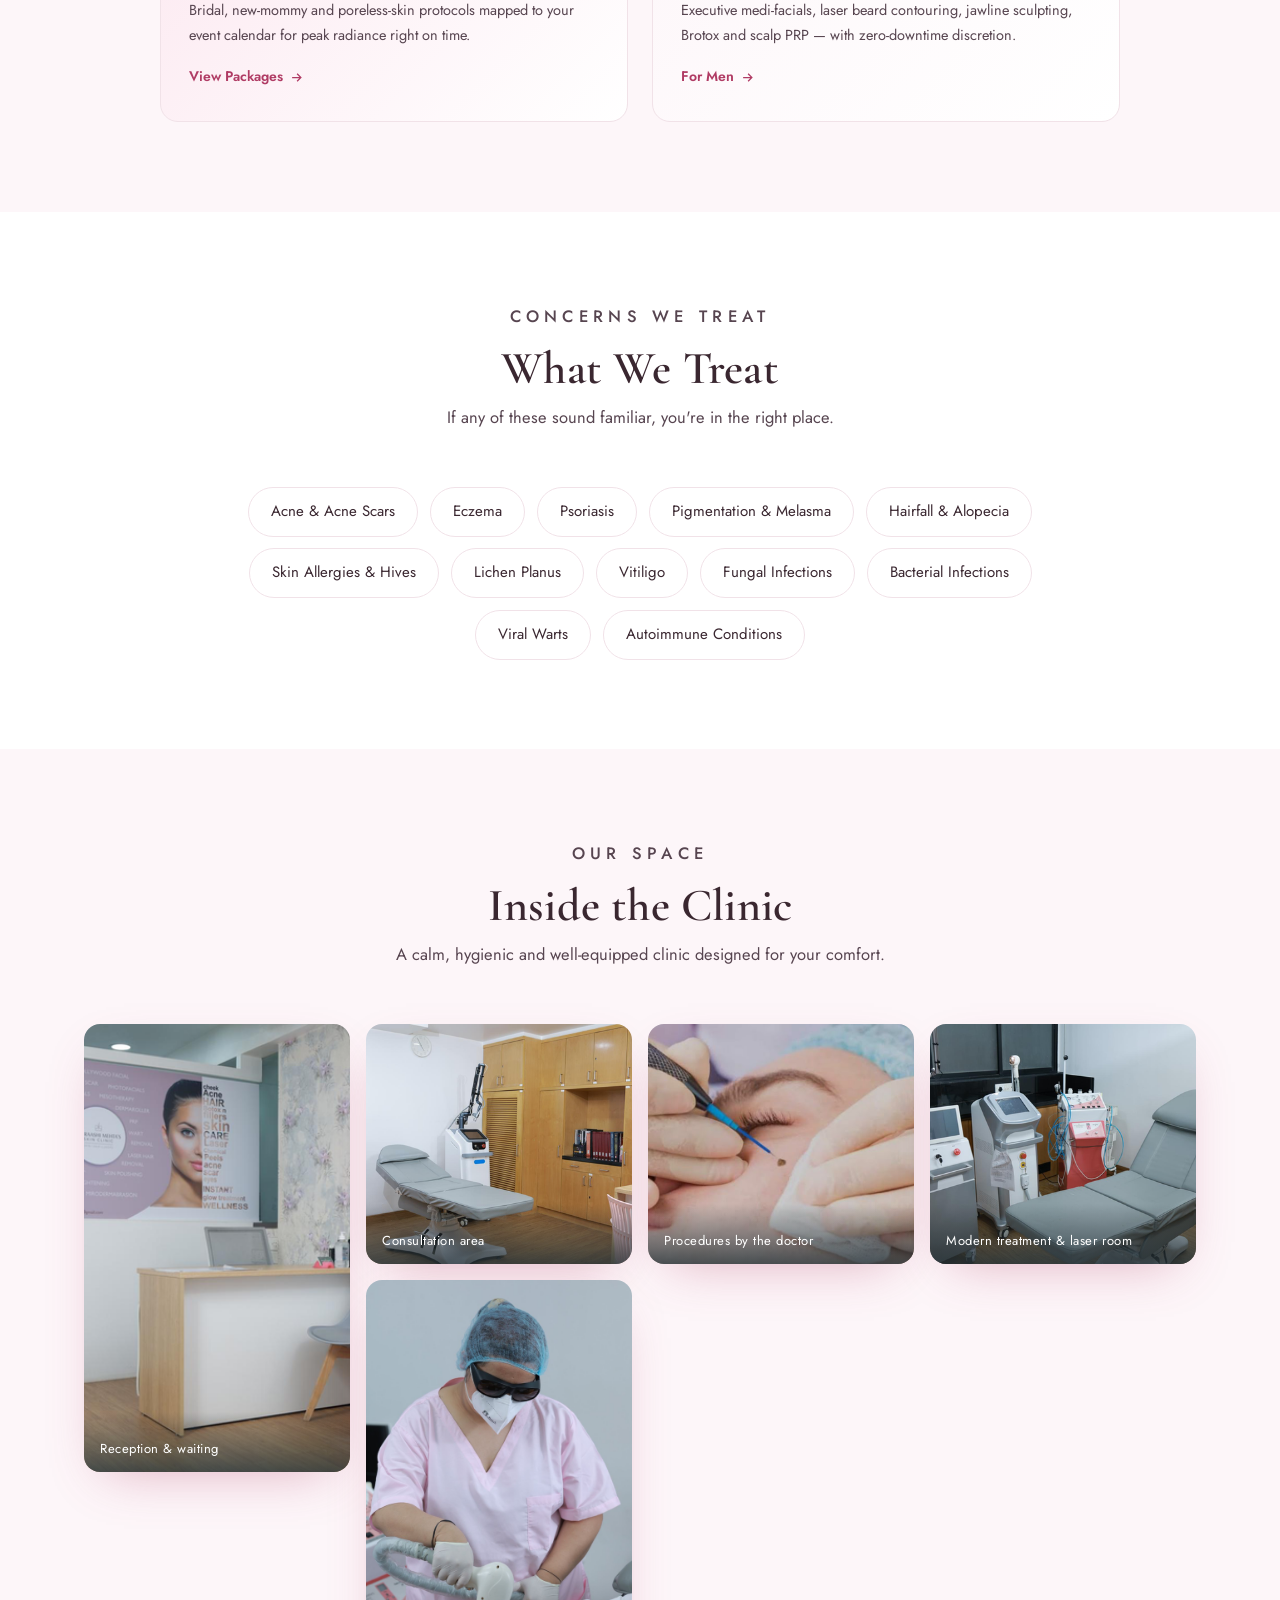
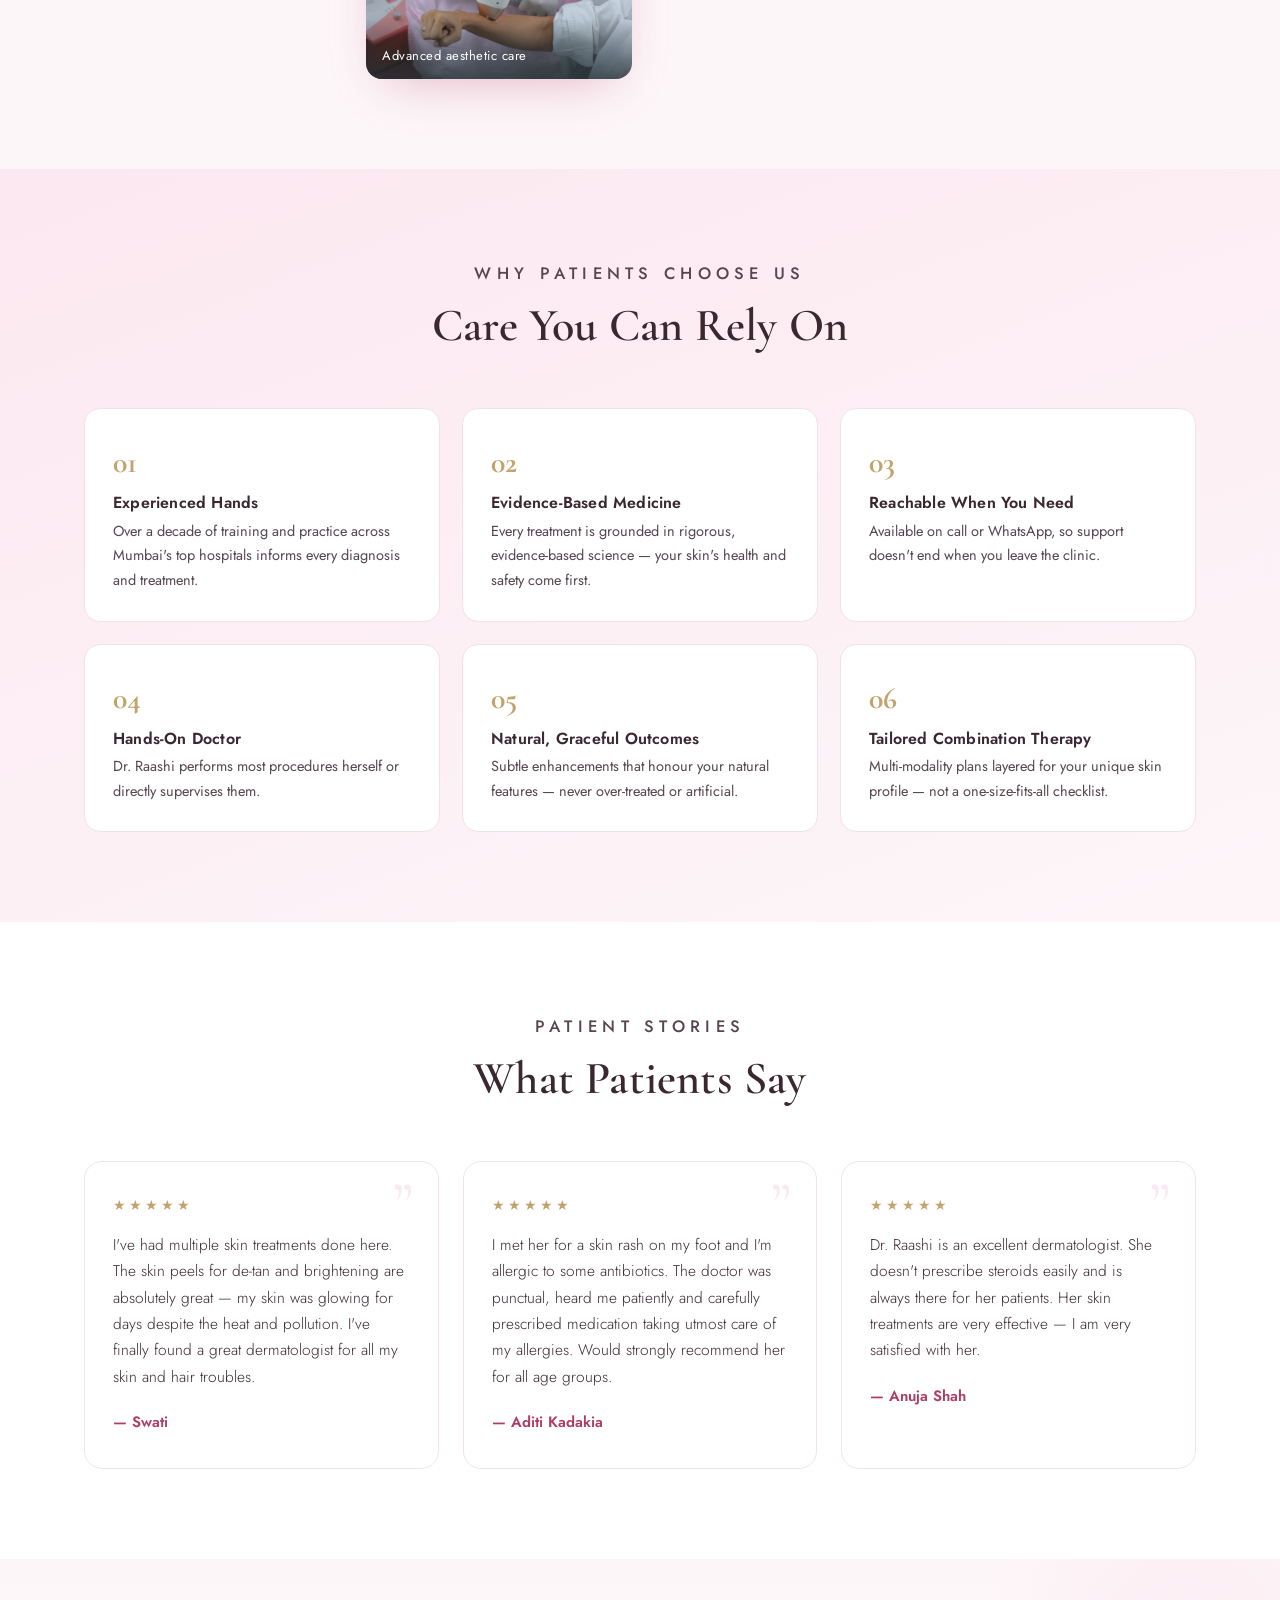
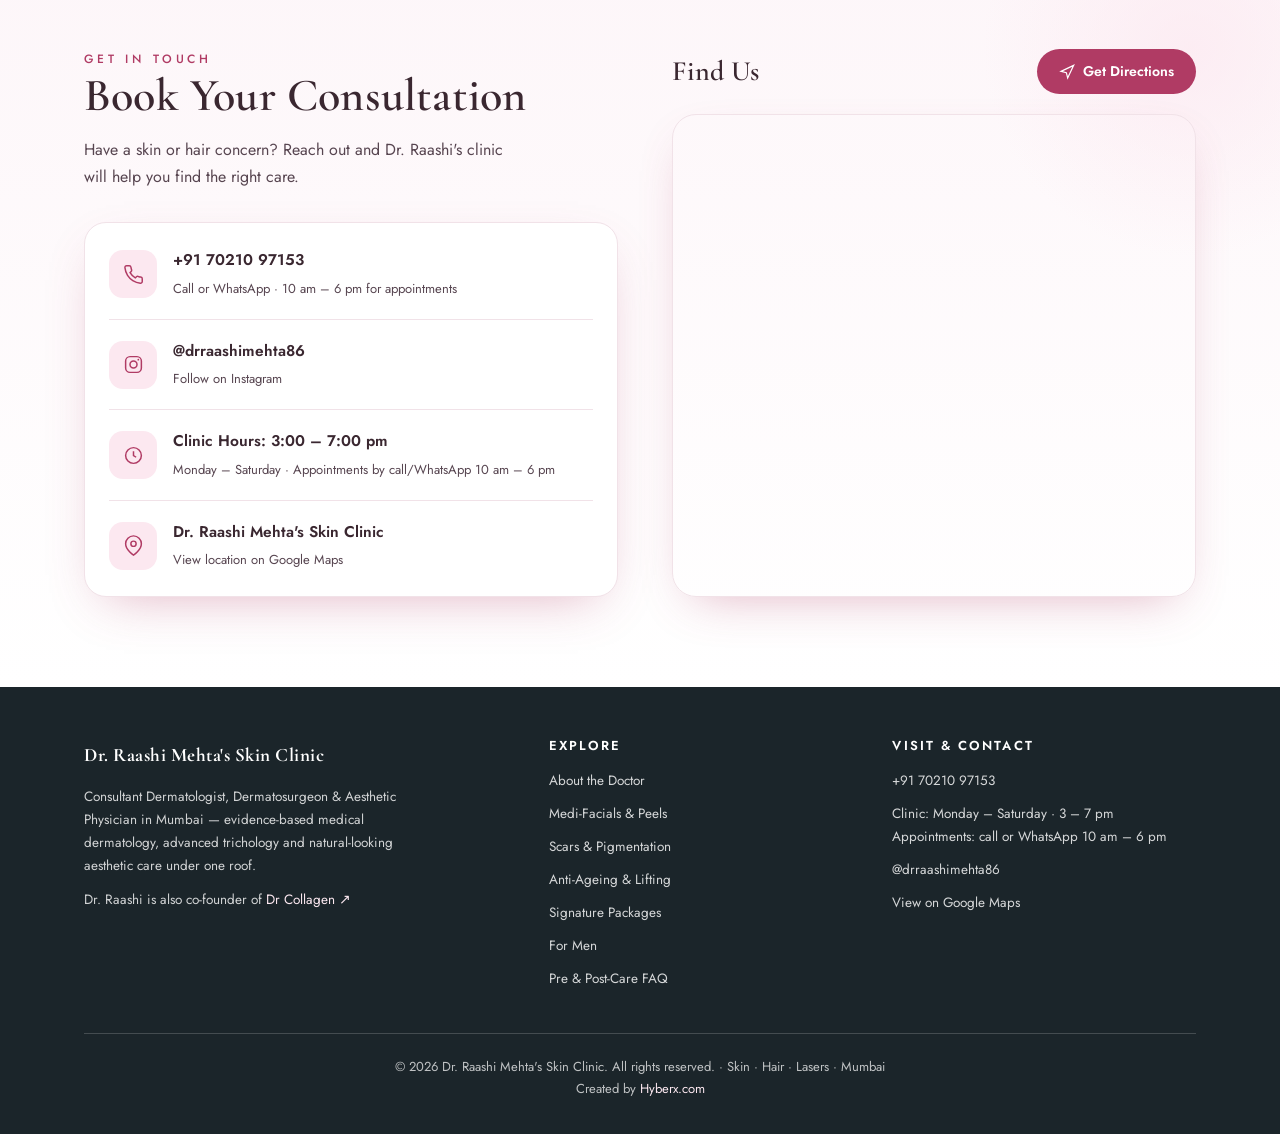
==== commit f3895f7a: "Remove footer brand icon Drop the small white logo-icon image from the footer brand across all 11 pa" ====
--- a/index.html
+++ b/index.html
@@ -379,7 +379,7 @@
   <div class="wrap">
     <div class="footer-grid">
       <div class="fabout">
-        <a class="brand" href="index.html"><img src="assets/logo-icon-white.png" alt=""><span style="font-size:19px;color:#fff;font-family:'Cormorant Garamond';font-weight:700">Dr. Raashi Mehta's Skin Clinic</span></a>
+        <a class="brand" href="index.html"><span style="font-size:19px;color:#fff;font-family:'Cormorant Garamond';font-weight:700">Dr. Raashi Mehta's Skin Clinic</span></a>
         <p>Consultant Dermatologist, Dermatosurgeon &amp; Aesthetic Physician in Mumbai — evidence-based medical dermatology, advanced trichology and natural-looking aesthetic care under one roof.</p>
         <p style="margin-top:12px">Dr. Raashi is also co-founder of <a href="https://drcollagen.in/" target="_blank" rel="noopener">Dr Collagen &#8599;</a></p>
       </div>
--- a/assets/site.css
+++ b/assets/site.css
@@ -7,7 +7,7 @@
   --teal-dark:#b03b64;
   --teal-soft:#fce8f0;
   --ink:#3a2730;
-  --muted:#7a626c;
+  --muted:#574550;
   --line:#f1e2e8;
   --cream:#fdf6f9;
   --gold:#c2a36b;
@@ -321,15 +321,15 @@
 .cta-actions{display:flex;gap:14px;justify-content:center;flex-wrap:wrap}
 
 /* FOOTER */
-footer{background:#1b252a;color:rgba(255,255,255,.6);padding:52px 0 34px;font-family:'Jost';font-size:13.5px}
+footer{background:#1b252a;color:rgba(255,255,255,.82);padding:52px 0 34px;font-family:'Jost';font-size:13.5px}
 .footer-grid{display:grid;grid-template-columns:1.4fr 1fr 1fr;gap:40px;text-align:left;margin-bottom:32px}
 footer .brand{color:#fff;margin-bottom:14px}
 footer .brand img{height:38px}
 footer .fcol h4{font-family:'Jost';font-weight:600;font-size:13px;letter-spacing:.16em;text-transform:uppercase;color:#fff;margin-bottom:16px}
-footer .fcol a,footer .fcol p{display:block;color:rgba(255,255,255,.6);margin-bottom:10px;transition:color .2s}
+footer .fcol a,footer .fcol p{display:block;color:rgba(255,255,255,.82);margin-bottom:10px;transition:color .2s}
 footer .fcol a:hover{color:var(--teal-soft)}
-footer .fabout p{color:rgba(255,255,255,.55);max-width:320px;line-height:1.7}
-footer .fbottom{border-top:1px solid rgba(255,255,255,.12);padding-top:22px;text-align:center;font-size:12.5px;opacity:.7}
+footer .fabout p{color:rgba(255,255,255,.8);max-width:320px;line-height:1.7}
+footer .fbottom{border-top:1px solid rgba(255,255,255,.18);padding-top:22px;text-align:center;font-size:13px;color:rgba(255,255,255,.72)}
 footer a{color:var(--teal-soft)}
 @media(max-width:760px){.footer-grid{grid-template-columns:1fr;gap:28px;text-align:center}footer .brand{justify-content:center}footer .fabout p{margin:0 auto}}
 
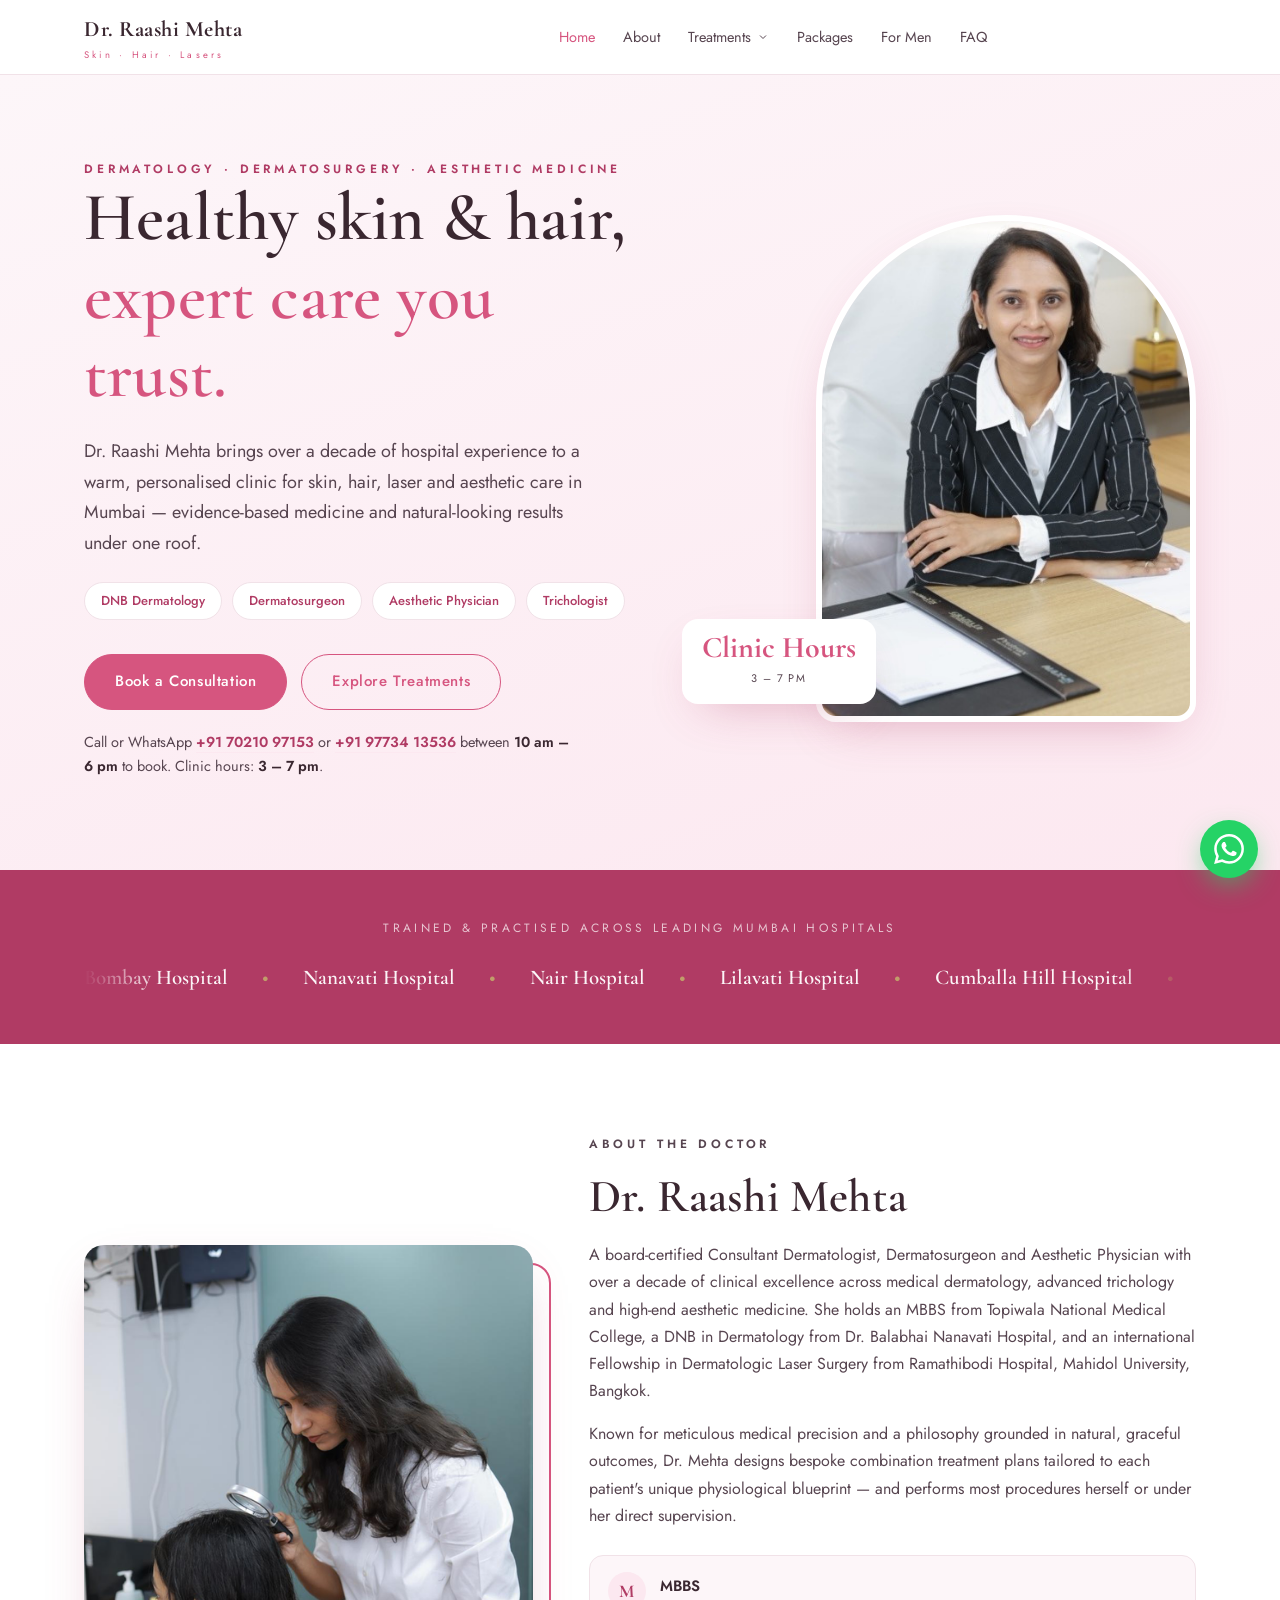
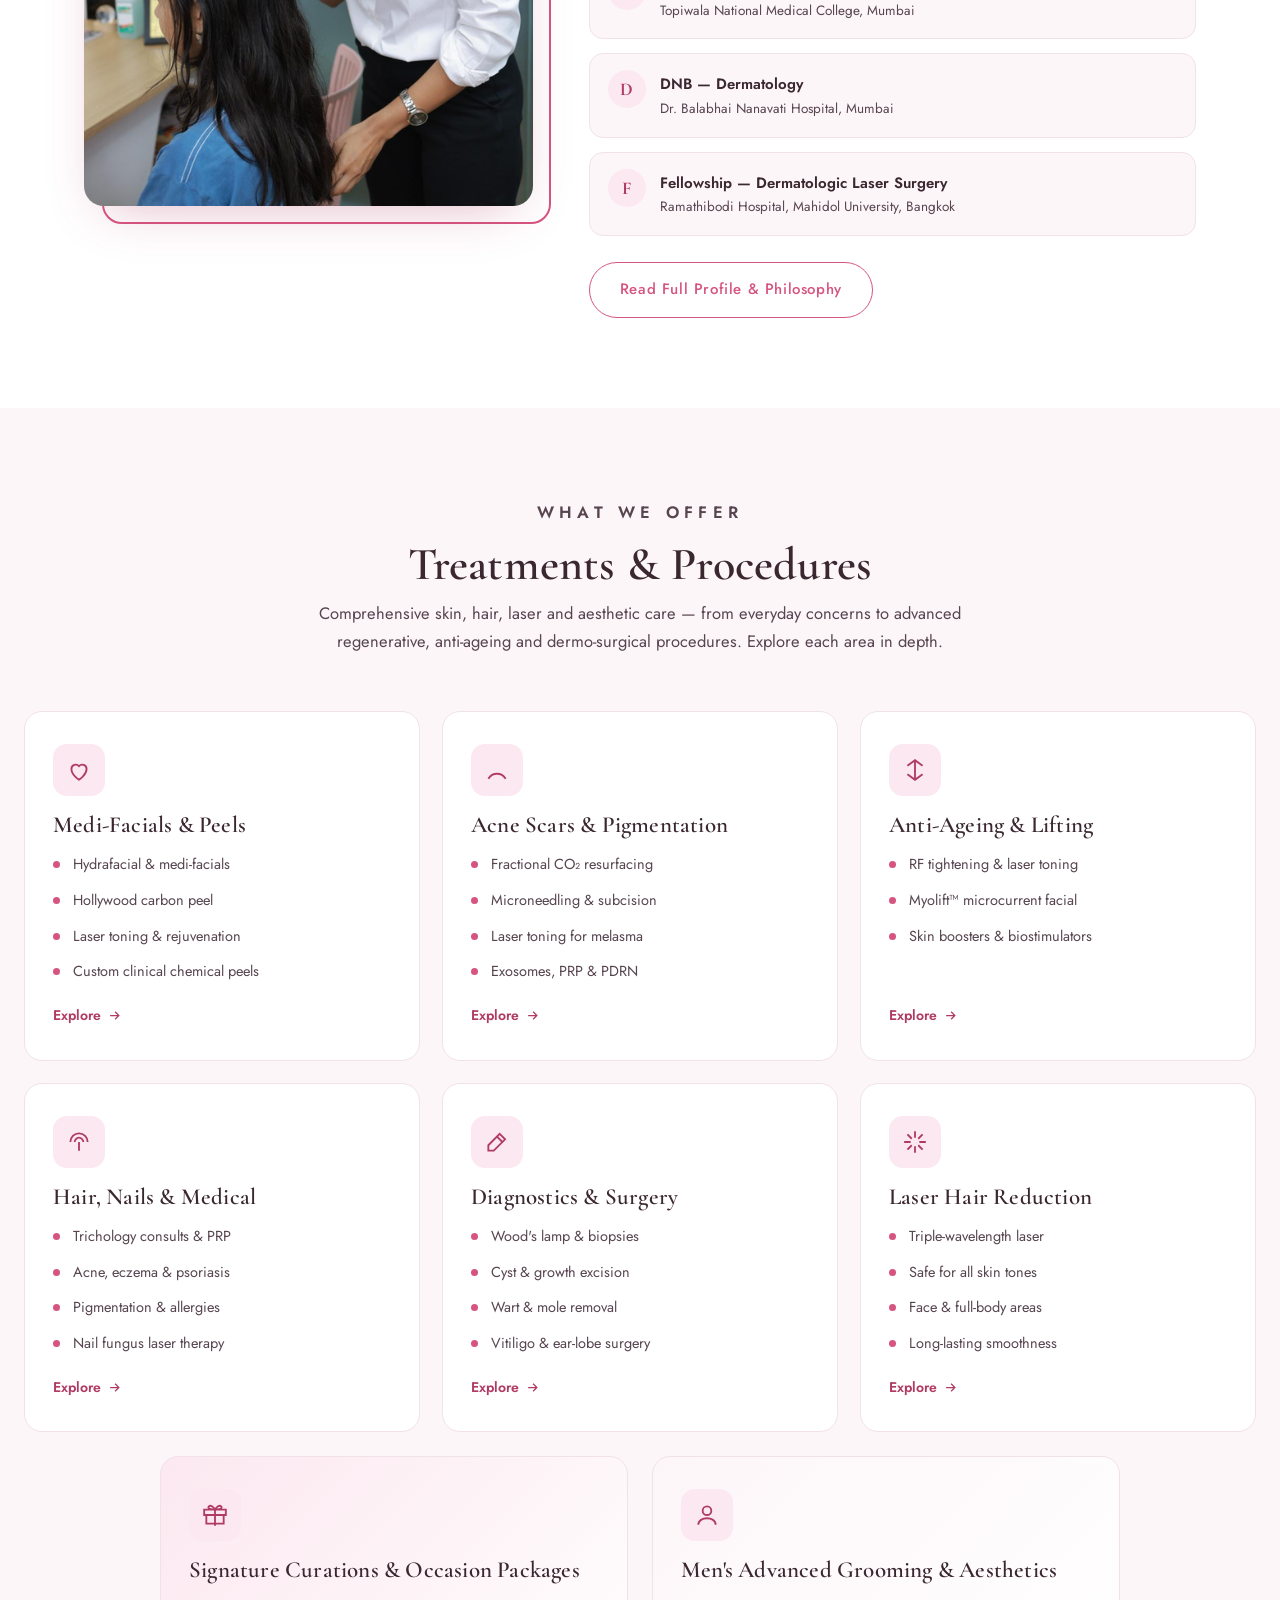
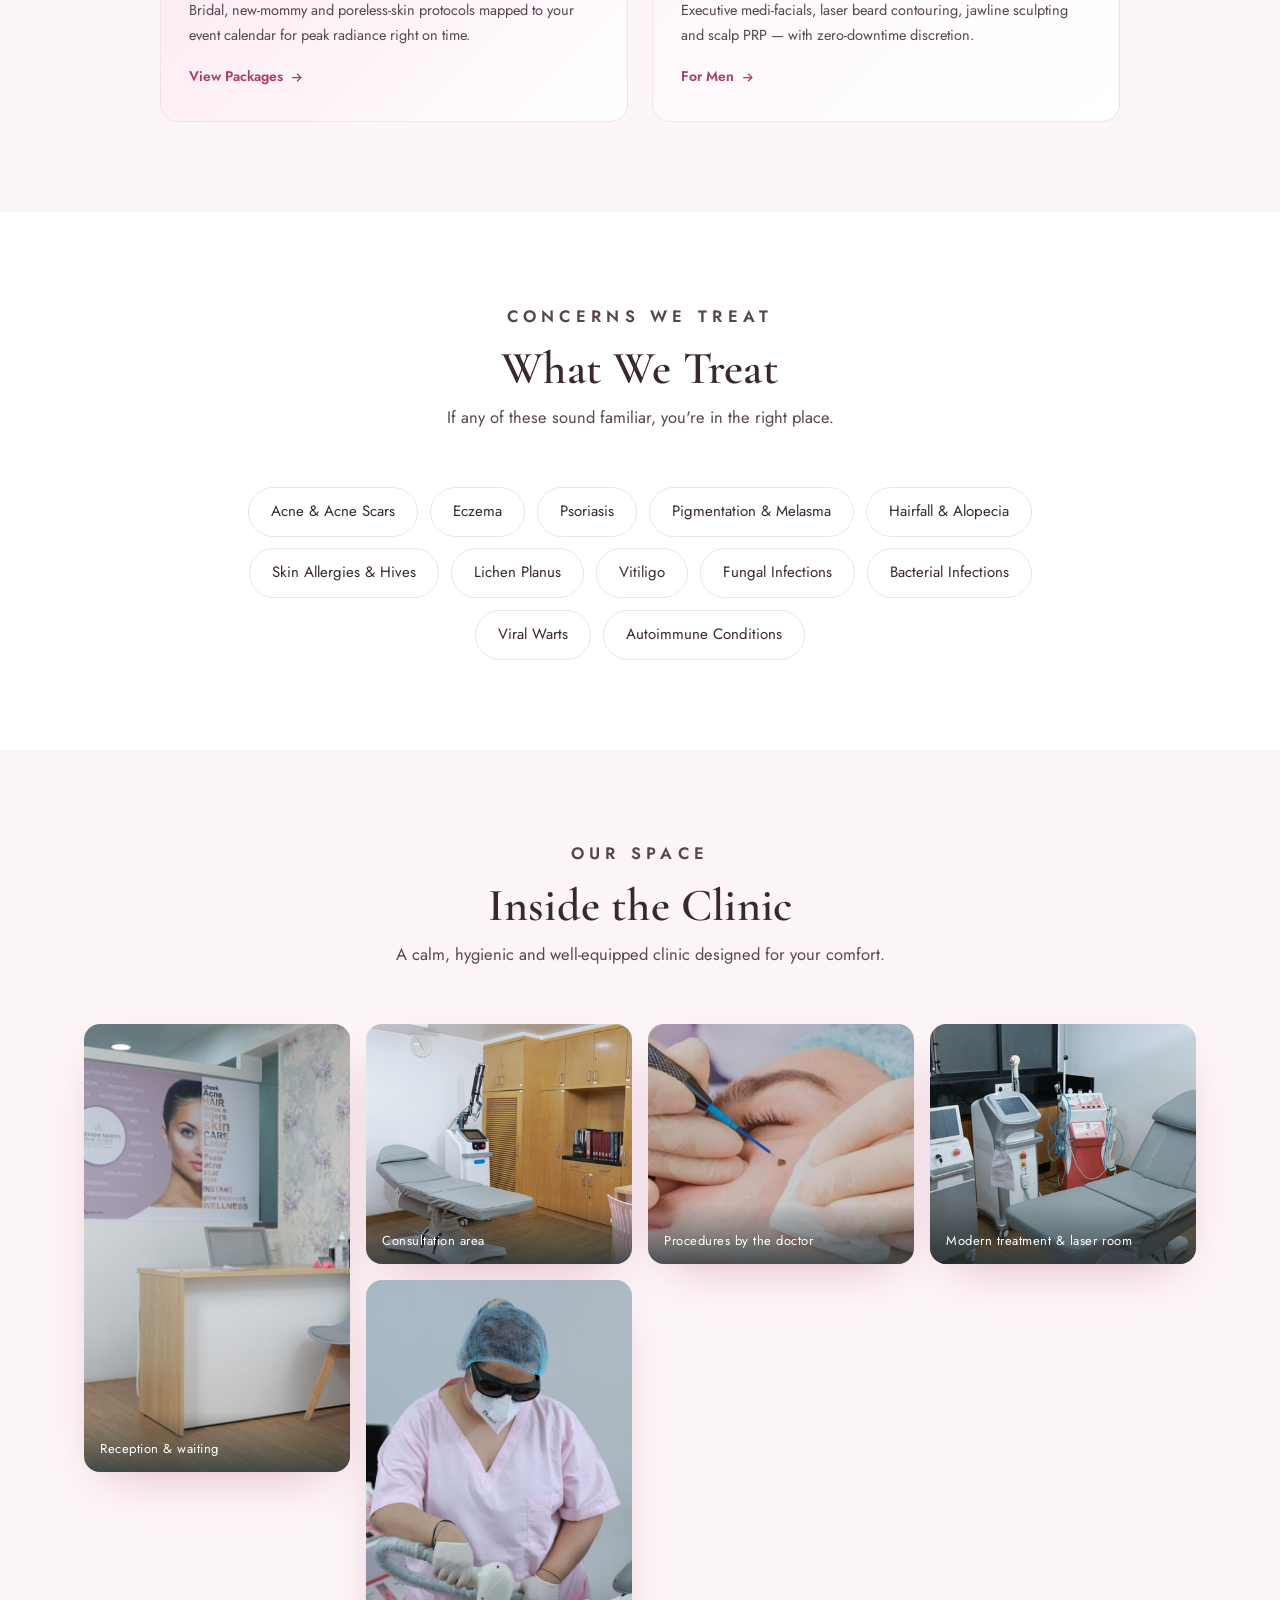
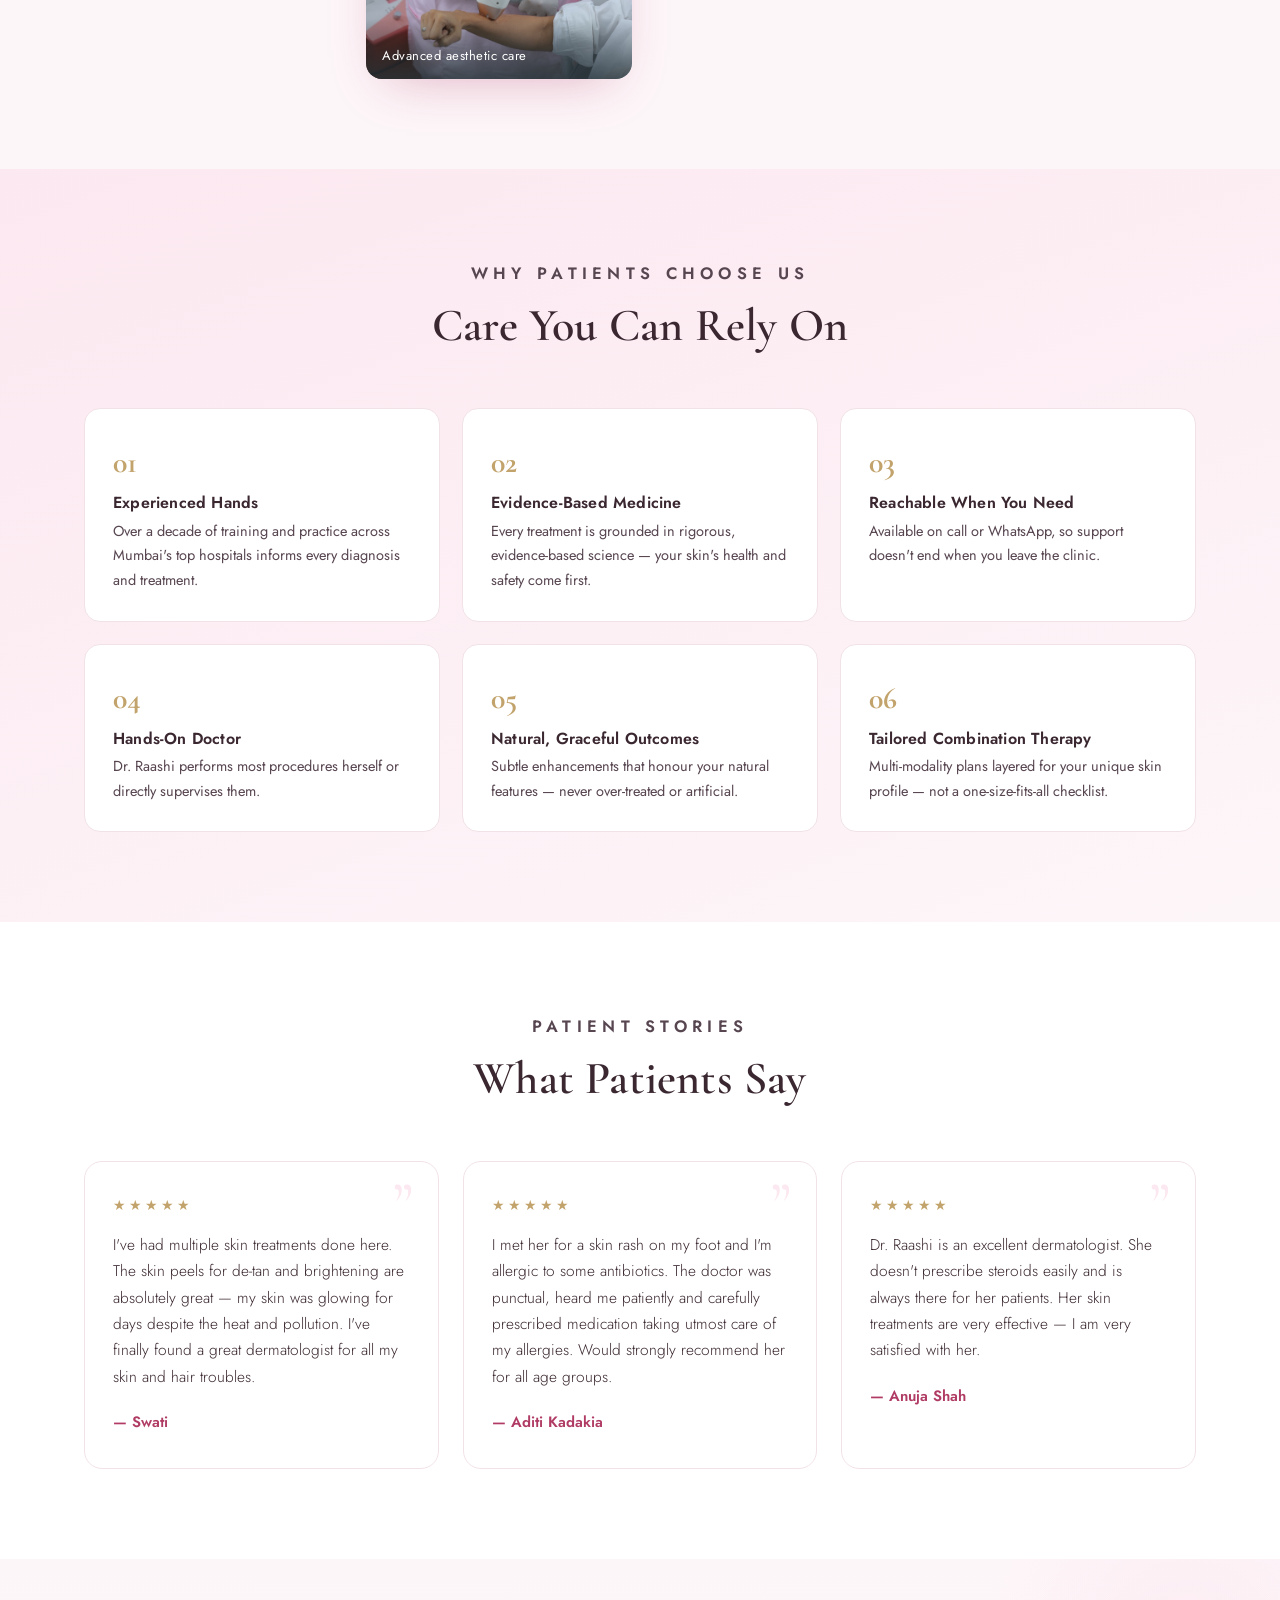
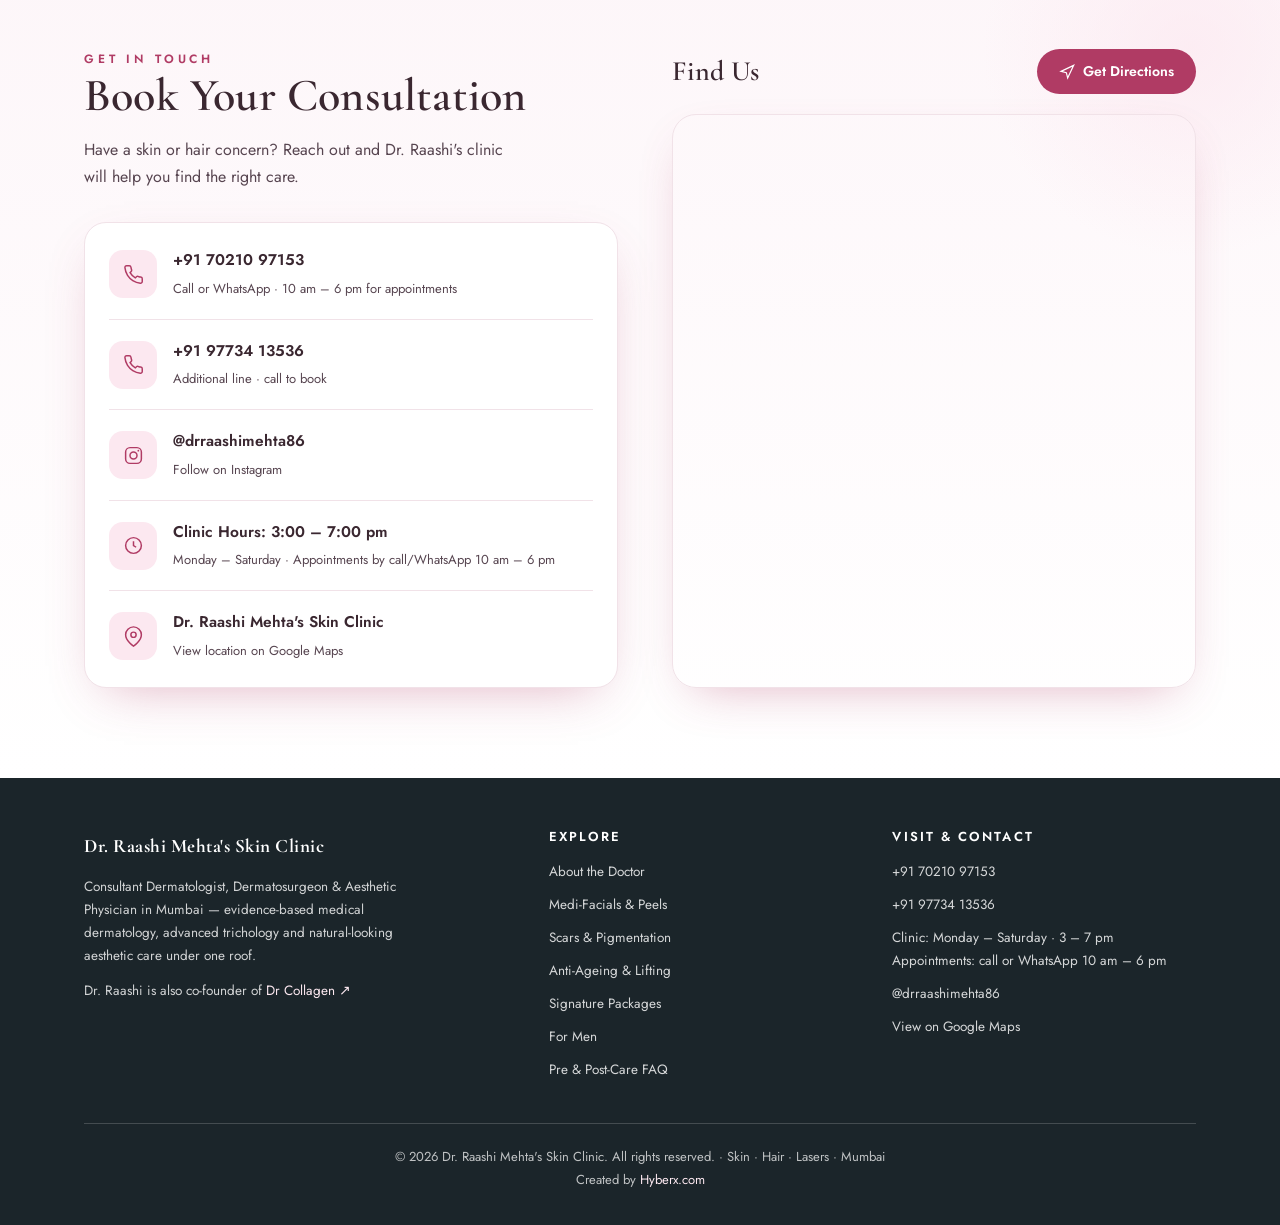
==== commit bcd0f285: "Remove Botox / Brotox / botulinum toxin from the site The clinic no longer advertises botulinum-toxi" ====
--- a/index.html
+++ b/index.html
@@ -94,7 +94,7 @@
           <a class="btn" href="#contact">Book a Consultation</a>
           <a class="btn btn-ghost" href="#services">Explore Treatments</a>
         </div>
-        <p class="booking-note">Call or WhatsApp <a href="tel:+917021097153">+91 70210 97153</a> between <b>10 am – 6 pm</b> to book. Clinic hours: <b>3 – 7 pm</b>.</p>
+        <p class="booking-note">Call or WhatsApp <a href="tel:+917021097153">+91 70210 97153</a> or <a href="tel:+919773413536">+91 97734 13536</a> between <b>10 am – 6 pm</b> to book. Clinic hours: <b>3 – 7 pm</b>.</p>
       </div>
       <div class="hero-photo reveal in">
         <div class="frame"><img src="assets/doctor.png" alt="Dr. Raashi Mehta, Consultant Dermatologist" fetchpriority="high" decoding="async"></div>
@@ -188,7 +188,6 @@
         <ul>
           <li>RF tightening &amp; laser toning</li>
           <li>Myolift™ microcurrent facial</li>
-          <li>Botox &amp; dermal fillers</li>
           <li>Skin boosters &amp; biostimulators</li>
         </ul>
         <span class="card-link">Explore <svg viewBox="0 0 24 24"><path d="M5 12h14M13 6l6 6-6 6"/></svg></span>
@@ -237,7 +236,7 @@
       <a class="card reveal" href="mens.html" style="background:linear-gradient(135deg,var(--cream),#fff)">
         <div class="ico"><svg viewBox="0 0 24 24"><circle cx="12" cy="8" r="4"/><path d="M4 21c0-4 4-6 8-6s8 2 8 6"/></svg></div>
         <h3>Men's Advanced Grooming &amp; Aesthetics</h3>
-        <p style="color:var(--muted);font-size:14.5px;margin-bottom:18px">Executive medi-facials, laser beard contouring, jawline sculpting, Brotox and scalp PRP — with zero-downtime discretion.</p>
+        <p style="color:var(--muted);font-size:14.5px;margin-bottom:18px">Executive medi-facials, laser beard contouring, jawline sculpting and scalp PRP — with zero-downtime discretion.</p>
         <span class="card-link">For Men <svg viewBox="0 0 24 24"><path d="M5 12h14M13 6l6 6-6 6"/></svg></span>
       </a>
     </div>
@@ -339,6 +338,10 @@
           <a href="tel:+917021097153">
             <span class="ic"><svg viewBox="0 0 24 24"><path d="M22 16.9v3a2 2 0 0 1-2.2 2 19.8 19.8 0 0 1-8.6-3 19.5 19.5 0 0 1-6-6 19.8 19.8 0 0 1-3-8.7A2 2 0 0 1 4.1 2h3a2 2 0 0 1 2 1.7c.1 1 .4 1.9.7 2.8a2 2 0 0 1-.5 2.1L8.1 9.9a16 16 0 0 0 6 6l1.3-1.3a2 2 0 0 1 2.1-.4c.9.3 1.8.6 2.8.7a2 2 0 0 1 1.7 2z"/></svg></span>
             <span><b>+91 70210 97153</b><small>Call or WhatsApp · 10 am – 6 pm for appointments</small></span>
+          </a>
+          <a href="tel:+919773413536">
+            <span class="ic"><svg viewBox="0 0 24 24"><path d="M22 16.9v3a2 2 0 0 1-2.2 2 19.8 19.8 0 0 1-8.6-3 19.5 19.5 0 0 1-6-6 19.8 19.8 0 0 1-3-8.7A2 2 0 0 1 4.1 2h3a2 2 0 0 1 2 1.7c.1 1 .4 1.9.7 2.8a2 2 0 0 1-.5 2.1L8.1 9.9a16 16 0 0 0 6 6l1.3-1.3a2 2 0 0 1 2.1-.4c.9.3 1.8.6 2.8.7a2 2 0 0 1 1.7 2z"/></svg></span>
+            <span><b>+91 97734 13536</b><small>Additional line · call to book</small></span>
           </a>
           <a href="https://instagram.com/drraashimehta86" target="_blank" rel="noopener">
             <span class="ic"><svg viewBox="0 0 24 24"><rect x="3" y="3" width="18" height="18" rx="5"/><circle cx="12" cy="12" r="4"/><circle cx="17.5" cy="6.5" r="1" fill="var(--teal-dark)" stroke="none"/></svg></span>
@@ -396,6 +399,7 @@
       <div class="fcol">
         <h4>Visit &amp; Contact</h4>
         <a href="tel:+917021097153">+91 70210 97153</a>
+        <a href="tel:+919773413536">+91 97734 13536</a>
         <p>Clinic: Monday – Saturday · 3 – 7 pm<br>Appointments: call or WhatsApp 10 am – 6 pm</p>
         <a href="https://instagram.com/drraashimehta86" target="_blank" rel="noopener">@drraashimehta86</a>
         <a href="https://share.google/6kDrmnB6BB6KFeHao" target="_blank" rel="noopener">View on Google Maps</a>
--- a/assets/site.css
+++ b/assets/site.css
@@ -21,7 +21,7 @@
 a{color:inherit;text-decoration:none}
 img{max-width:100%;display:block}
 .wrap{max-width:1160px;margin:0 auto;padding:0 24px}
-.eyebrow{font-family:'Jost';font-weight:500;letter-spacing:.32em;text-transform:uppercase;font-size:12px;color:var(--teal)}
+.eyebrow{font-family:'Jost';font-weight:600;letter-spacing:.32em;text-transform:uppercase;font-size:12px;color:var(--teal-dark)}
 .btn{display:inline-flex;align-items:center;gap:9px;background:var(--teal);color:#fff;padding:14px 30px;border-radius:50px;font-family:'Jost';font-weight:500;letter-spacing:.04em;font-size:15px;transition:.25s;border:1px solid var(--teal);cursor:pointer}
 .btn:hover{background:var(--teal-dark);border-color:var(--teal-dark);transform:translateY(-2px)}
 .btn-ghost{background:transparent;color:var(--teal)}
@@ -52,7 +52,7 @@
 .dropdown-menu a:hover{background:var(--teal-soft);color:var(--teal-dark)}
 .dropdown:hover .dropdown-menu,.dropdown:focus-within .dropdown-menu{opacity:1;visibility:visible;transform:translateX(-50%) translateY(0)}
 .dropdown:hover>button svg{transform:rotate(180deg)}
-.menu-btn{display:none;background:none;border:0;font-size:26px;color:var(--ink);cursor:pointer}
+.menu-btn{display:none;background:none;border:0;font-size:26px;line-height:1;color:var(--ink);cursor:pointer;width:44px;height:44px;margin-right:-10px;align-items:center;justify-content:center}
 @media(max-width:980px){
   .navlinks{position:fixed;inset:74px 0 auto 0;flex-direction:column;align-items:stretch;background:#fff;padding:20px 24px 28px;gap:6px;border-bottom:1px solid var(--line);transform:translateY(-140%);transition:.35s;box-shadow:var(--shadow);max-height:calc(100vh - 74px);overflow-y:auto}
   .navlinks.open{transform:translateY(0)}
@@ -65,7 +65,7 @@
   .dropdown:hover .dropdown-menu,.dropdown:focus-within .dropdown-menu{transform:none}
   .dropdown.open>button svg{transform:rotate(180deg)}
   .navlinks .btn{justify-content:center;margin-top:10px}
-  .menu-btn{display:block}
+  .menu-btn{display:inline-flex}
 }
 
 /* HERO (home) */
@@ -103,6 +103,11 @@
 /* SECTION SHELL */
 section{padding:90px 0}
 .sec-head{text-align:center;max-width:720px;margin:0 auto 56px}
+@media(max-width:768px){
+  section{padding:58px 0}
+  .sec-head{margin-bottom:38px}
+  .page-hero{padding:44px 0 46px}
+}
 .sec-head h2{font-size:clamp(30px,4.4vw,46px);margin:12px 0 8px}
 .sec-head p{color:var(--muted);font-size:16.5px}
 .bg-soft{background:var(--cream)}
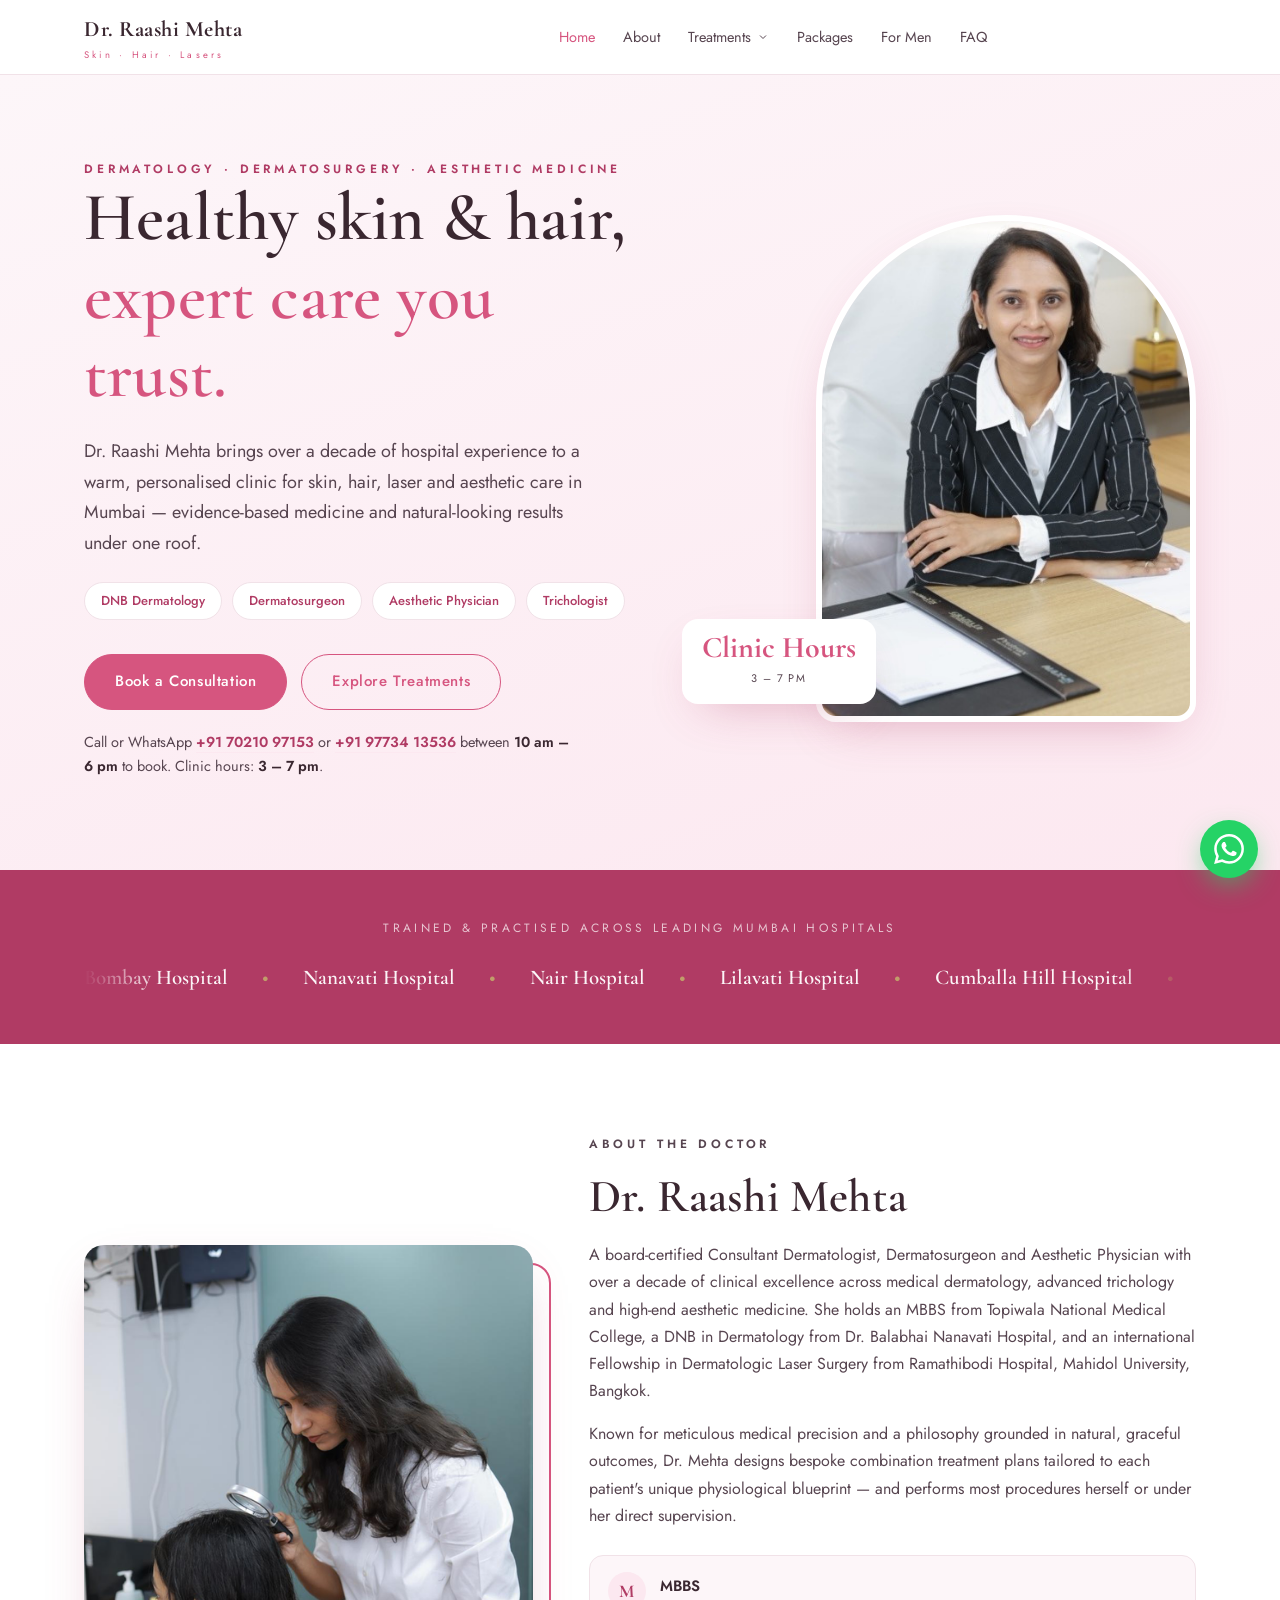
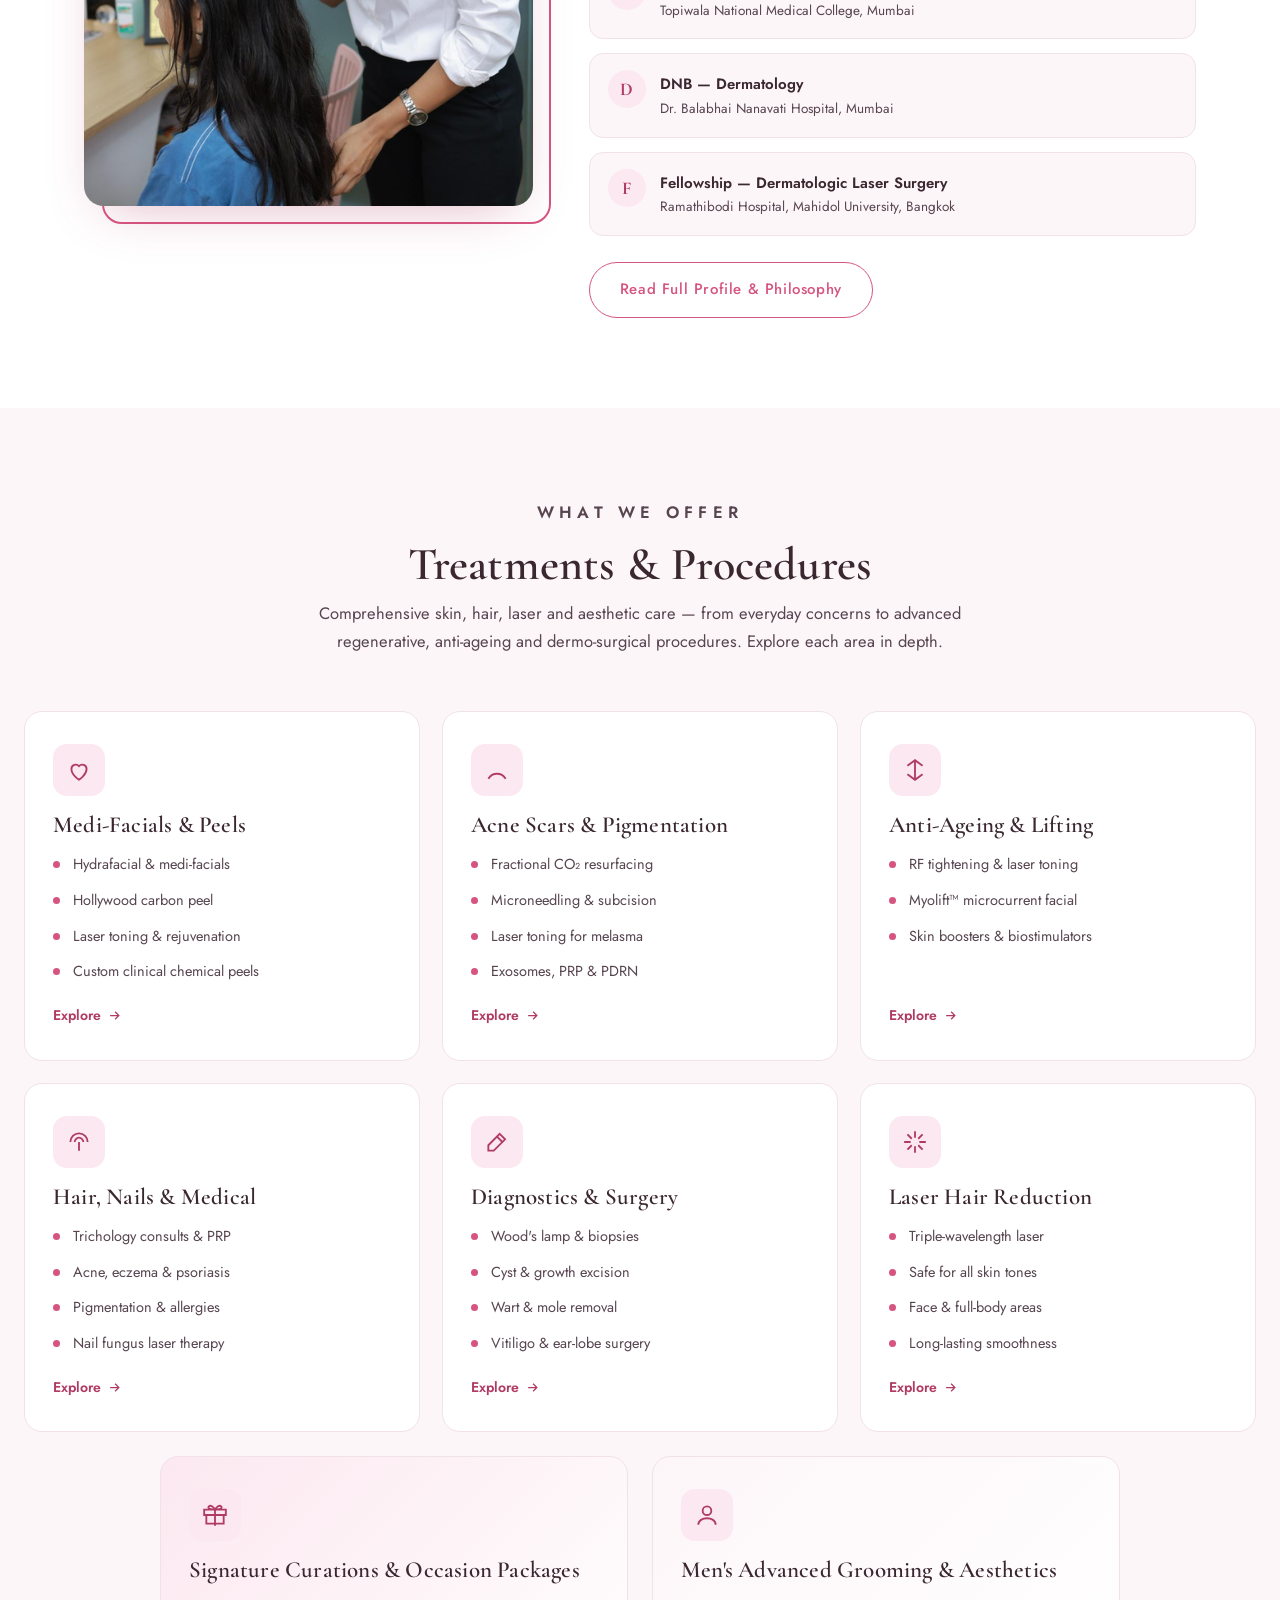
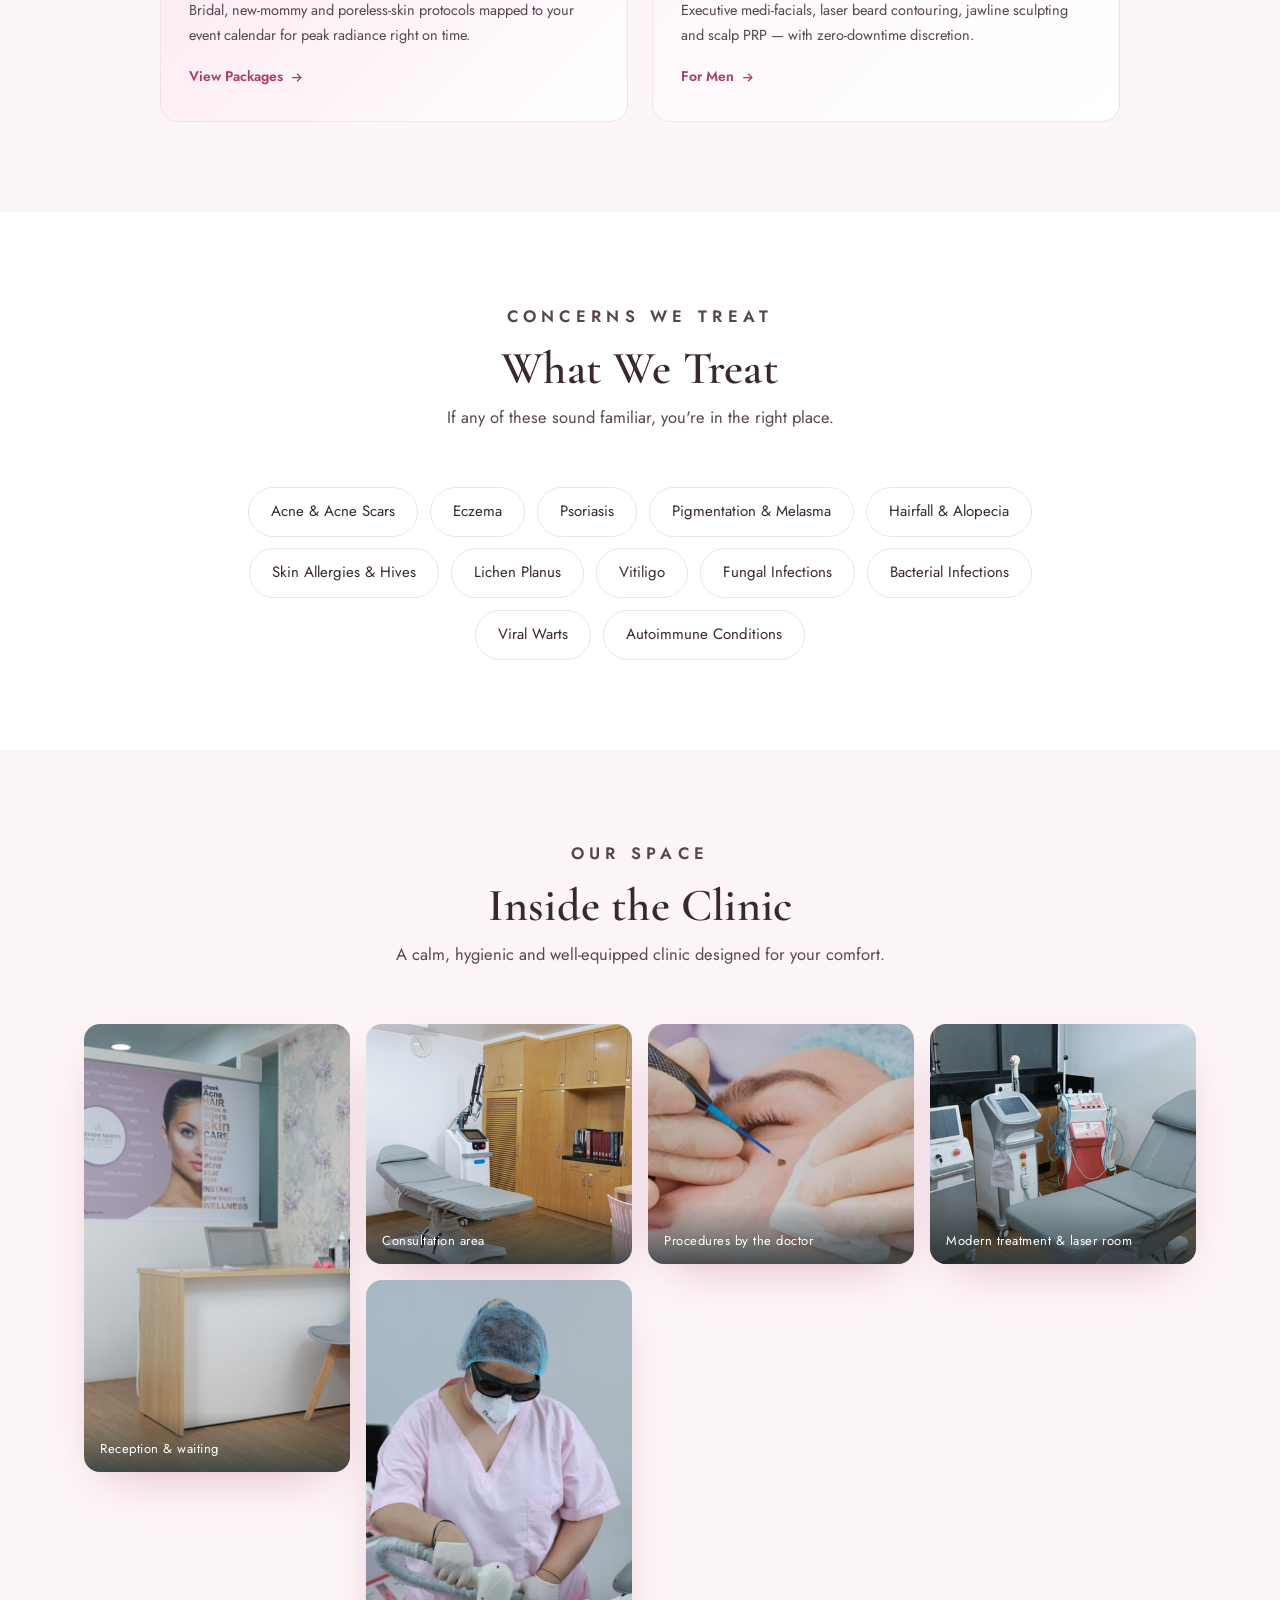
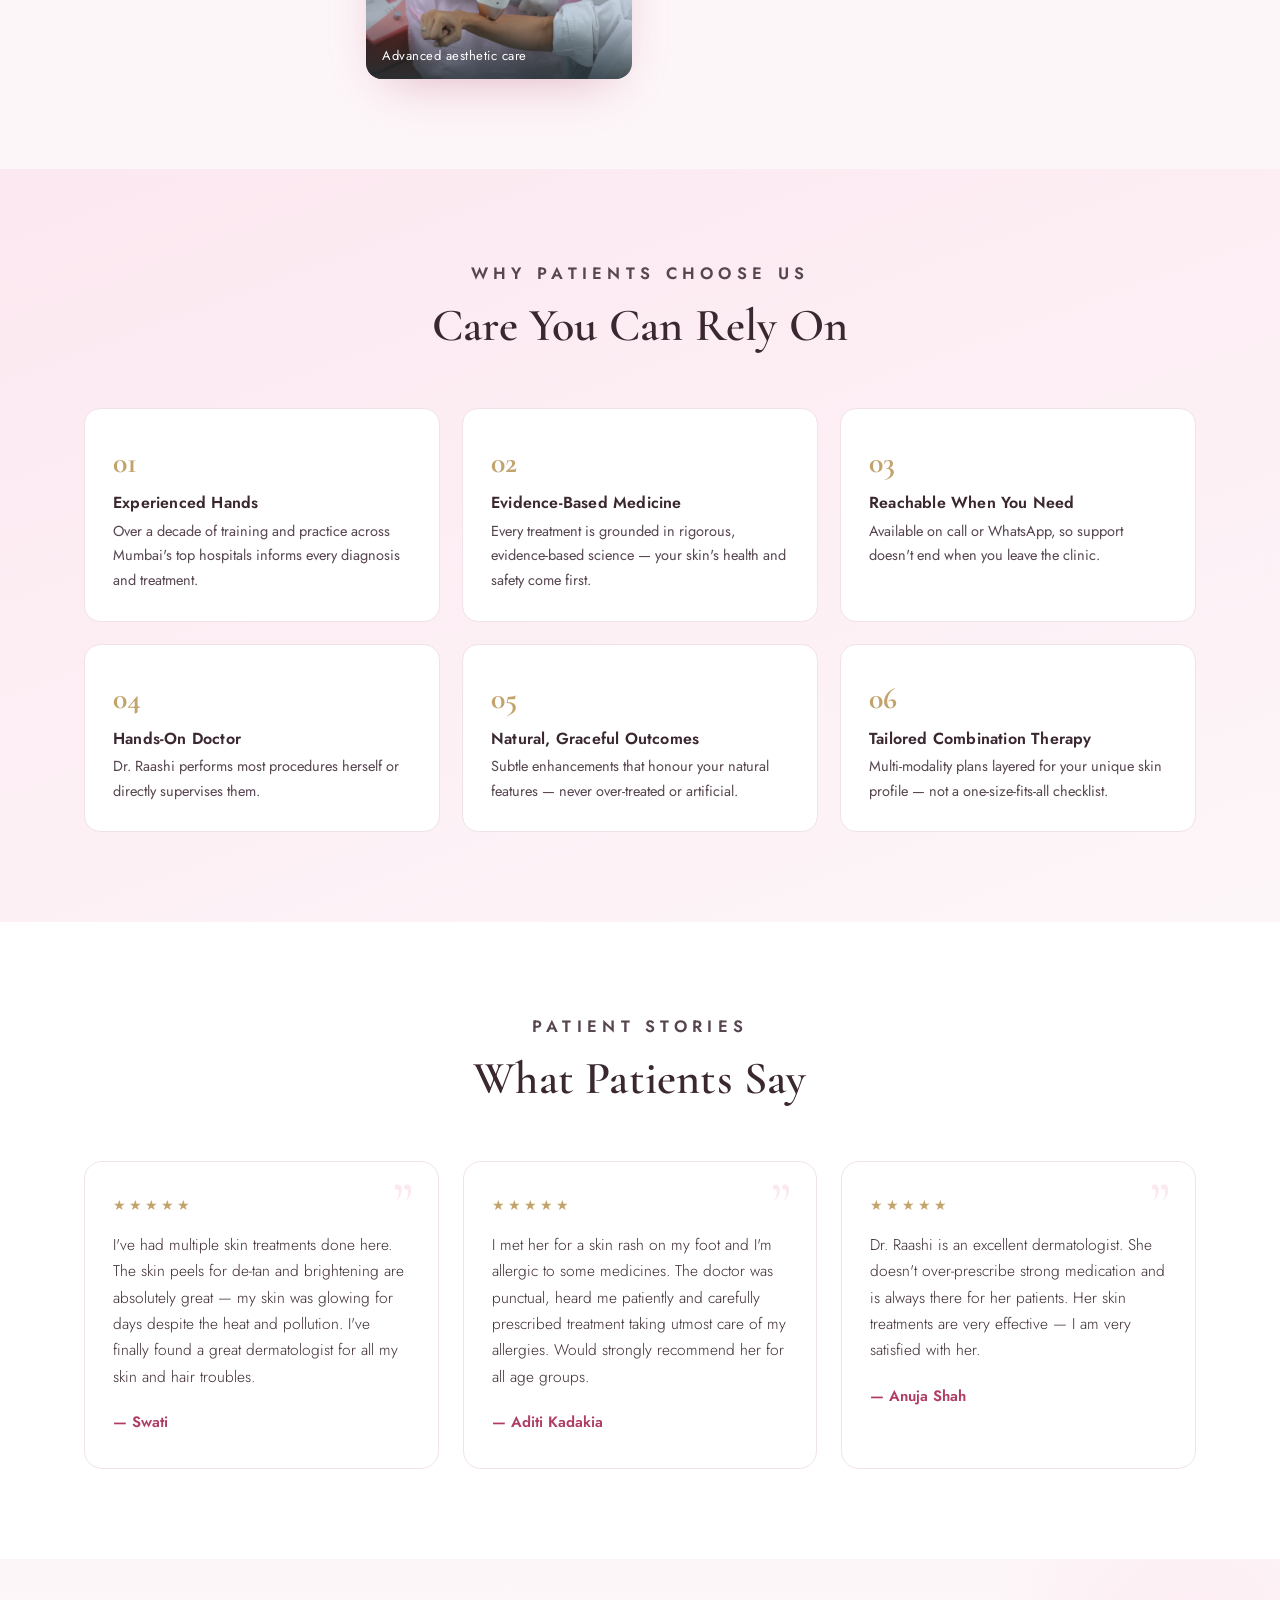
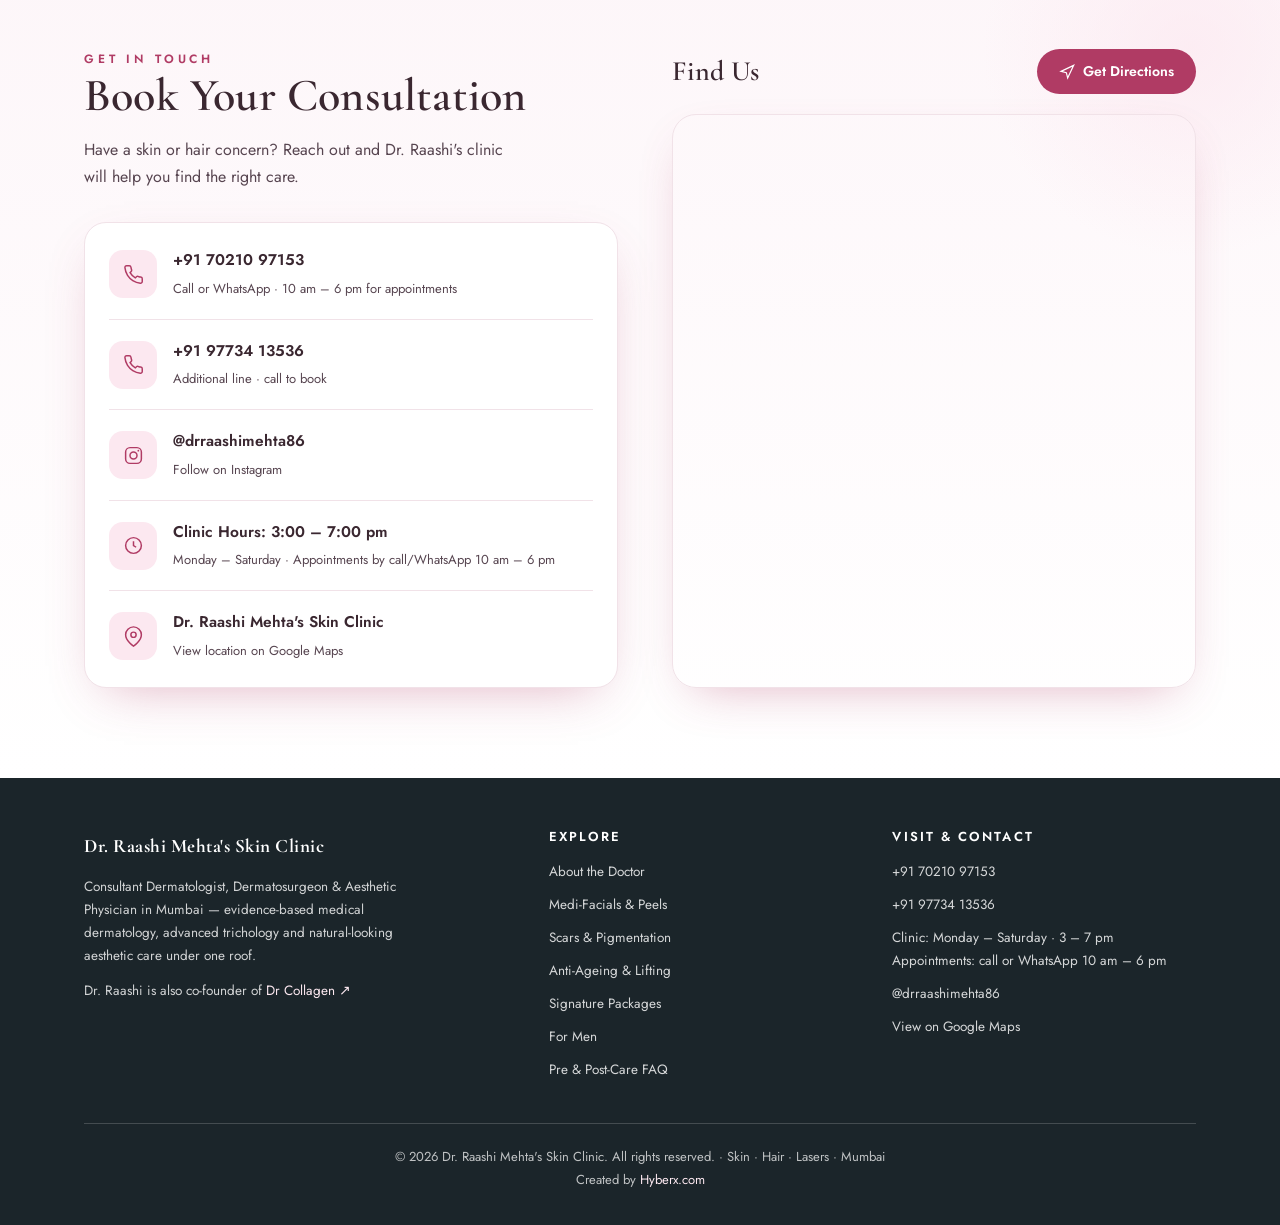
==== commit 33065820: "Remove restricted drug terms for Google Ads compliance Google Ads disapproved ads citing restricted " ====
--- a/index.html
+++ b/index.html
@@ -313,13 +313,13 @@
       <div class="quote reveal">
         <div class="mark">&rdquo;</div>
         <div class="stars">★★★★★</div>
-        <p>I met her for a skin rash on my foot and I'm allergic to some antibiotics. The doctor was punctual, heard me patiently and carefully prescribed medication taking utmost care of my allergies. Would strongly recommend her for all age groups.</p>
+        <p>I met her for a skin rash on my foot and I'm allergic to some medicines. The doctor was punctual, heard me patiently and carefully prescribed treatment taking utmost care of my allergies. Would strongly recommend her for all age groups.</p>
         <div class="who">— Aditi Kadakia</div>
       </div>
       <div class="quote reveal">
         <div class="mark">&rdquo;</div>
         <div class="stars">★★★★★</div>
-        <p>Dr. Raashi is an excellent dermatologist. She doesn't prescribe steroids easily and is always there for her patients. Her skin treatments are very effective — I am very satisfied with her.</p>
+        <p>Dr. Raashi is an excellent dermatologist. She doesn't over-prescribe strong medication and is always there for her patients. Her skin treatments are very effective — I am very satisfied with her.</p>
         <div class="who">— Anuja Shah</div>
       </div>
     </div>
